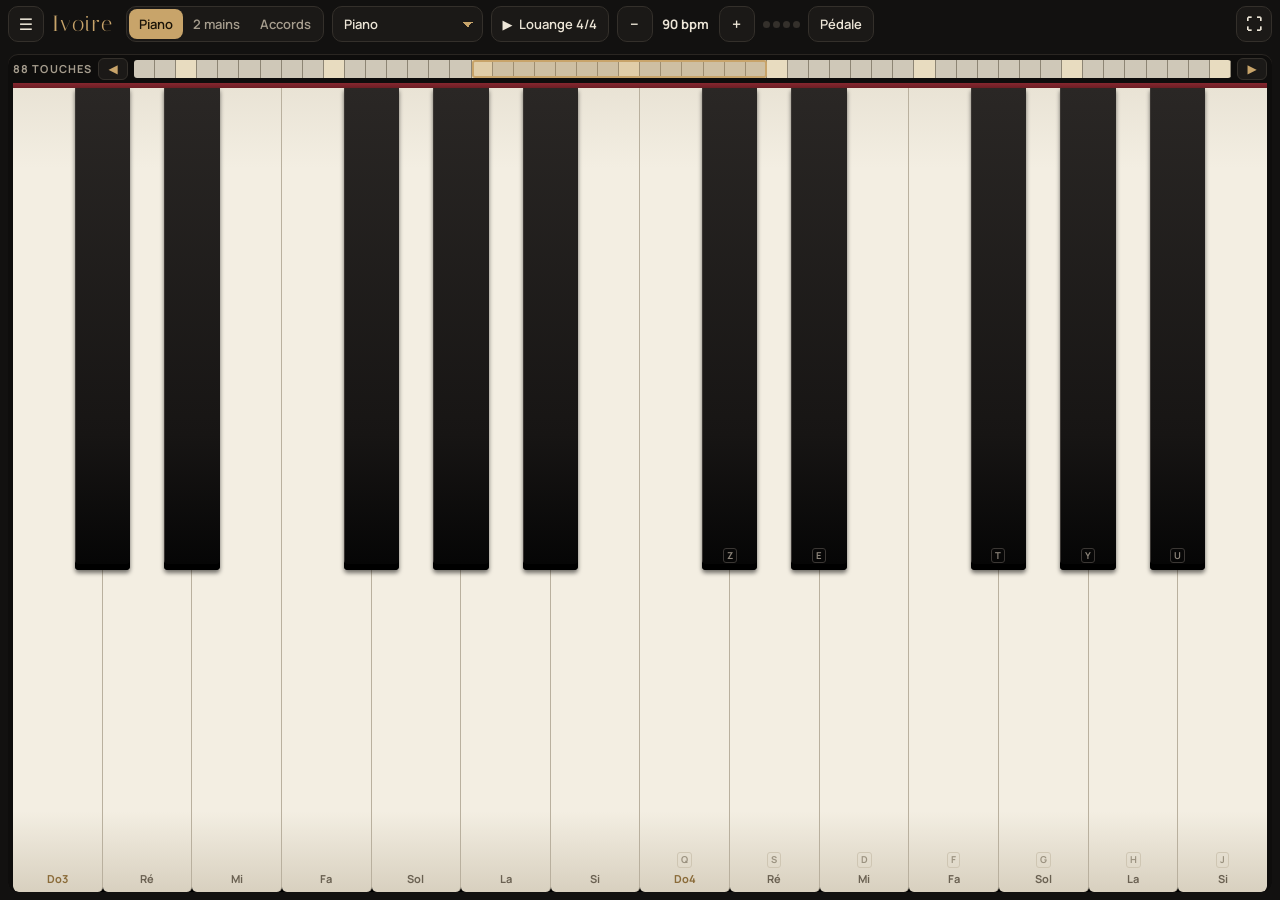
==== index.html @ cdf4b38b "Piano Ivoire 2 : deux mains, 88 touches, rythmes, accords et mode hors ligne Co-Authored-By: Claude " ====
<!doctype html>
<html lang="fr">
<head>
<meta charset="utf-8">
<meta name="viewport" content="width=device-width, initial-scale=1, maximum-scale=1, user-scalable=no, viewport-fit=cover">
<meta name="theme-color" content="#0E0D0C">
<meta name="description" content="Piano numérique pour apprendre et accompagner : deux mains, 88 touches, rythmes, accords et tonalités.">
<meta name="apple-mobile-web-app-capable" content="yes">
<meta name="mobile-web-app-capable" content="yes">
<meta name="apple-mobile-web-app-status-bar-style" content="black">
<meta name="apple-mobile-web-app-title" content="Piano Ivoire">
<link rel="manifest" href="manifest.webmanifest">
<link rel="icon" type="image/png" href="icones/icone-192.png">
<link rel="apple-touch-icon" href="icones/icone-180.png">
<title>Piano Ivoire</title>
<style>
/* latin */
@font-face {
  font-family: 'Italiana';
  font-style: normal;
  font-weight: 400;
  font-display: swap;
  src: url([data-uri]) format('woff2');
  unicode-range: U+0000-00FF, U+0131, U+0152-0153, U+02BB-02BC, U+02C6, U+02DA, U+02DC, U+0304, U+0308, U+0329, U+2000-206F, U+20AC, U+2122, U+2191, U+2193, U+2212, U+2215, U+FEFF, U+FFFD;
}
/* latin */
@font-face {
  font-family: 'Manrope';
  font-style: normal;
  font-weight: 400;
  font-display: swap;
  src: url([data-uri]) format('woff2');
  unicode-range: U+0000-00FF, U+0131, U+0152-0153, U+02BB-02BC, U+02C6, U+02DA, U+02DC, U+0304, U+0308, U+0329, U+2000-206F, U+20AC, U+2122, U+2191, U+2193, U+2212, U+2215, U+FEFF, U+FFFD;
}
/* latin */
@font-face {
  font-family: 'Manrope';
  font-style: normal;
  font-weight: 600;
  font-display: swap;
  src: url([data-uri]) format('woff2');
  unicode-range: U+0000-00FF, U+0131, U+0152-0153, U+02BB-02BC, U+02C6, U+02DA, U+02DC, U+0304, U+0308, U+0329, U+2000-206F, U+20AC, U+2122, U+2191, U+2193, U+2212, U+2215, U+FEFF, U+FFFD;
}
/* latin */
@font-face {
  font-family: 'Manrope';
  font-style: normal;
  font-weight: 700;
  font-display: swap;
  src: url([data-uri]) format('woff2');
  unicode-range: U+0000-00FF, U+0131, U+0152-0153, U+02BB-02BC, U+02C6, U+02DA, U+02DC, U+0304, U+0308, U+0329, U+2000-206F, U+20AC, U+2122, U+2191, U+2193, U+2212, U+2215, U+FEFF, U+FFFD;
}

:root{
  color-scheme:dark;
  --salle:#121110; --laque:#0E0D0C; --laque-2:#1B1917; --laque-3:#24211E; --reflet:#34302B;
  --laiton:#C8A46A; --laiton-2:#8E7244; --laiton-clair:#E6CC98;
  --feutre:#6B1E24; --ivoire:#F3EEE2; --ivoire-ombre:#D8D0BF; --ebene:#171514;
  --texte:#ECE5D7; --texte-2:#A69D8E; --ok:#8FBF8A; --erreur:#D46A5C; --rouge:#E0473C;
  --affiche:"Italiana","Didot","Bodoni 72",Georgia,serif;
  --ui:"Manrope","Segoe UI",system-ui,sans-serif;
}
*{box-sizing:border-box}
html,body{height:100%}
body{margin:0;background:var(--salle);color:var(--texte);font-family:var(--ui);font-size:14px;line-height:1.4;overflow:hidden;
  -webkit-tap-highlight-color:transparent;touch-action:manipulation}
button,select,input{font:inherit;color:inherit}
:focus-visible{outline:2px solid var(--laiton);outline-offset:2px}
.app{height:100%;display:grid;grid-template-rows:auto auto minmax(0,1fr);padding-inline:max(8px, env(safe-area-inset-left, 0px)) max(8px, env(safe-area-inset-right, 0px));padding-bottom:env(safe-area-inset-bottom,0px)}

/* ---------- Barre du haut ---------- */
.barre{display:flex;align-items:center;gap:8px;padding-block:6px;flex-wrap:nowrap;overflow-x:auto;scrollbar-width:none}
.barre::-webkit-scrollbar{display:none}
.logo{font-family:var(--affiche);color:var(--laiton);font-size:22px;letter-spacing:.08em;white-space:nowrap;padding-right:4px}
.bt{border:1px solid var(--reflet);background:var(--laque-2);border-radius:10px;height:36px;padding:0 11px;cursor:pointer;font-weight:600;font-size:13px;white-space:nowrap;display:inline-flex;align-items:center;gap:6px}
.bt:disabled{opacity:.4;cursor:default}
.bt[aria-pressed="true"]{background:var(--laiton);color:#1b1408;border-color:var(--laiton)}
.bt.carre{width:36px;padding:0;justify-content:center;font-size:16px}
.seg{display:inline-flex;border:1px solid var(--reflet);border-radius:10px;padding:2px;background:var(--laque-2);flex:none}
.seg button{border:0;background:transparent;height:30px;padding:0 10px;border-radius:8px;cursor:pointer;font-size:13px;font-weight:600;color:var(--texte-2);white-space:nowrap}
.seg button[aria-pressed="true"]{background:var(--laiton);color:#1b1408}
select.bt{appearance:none;-webkit-appearance:none;padding-right:26px;background-image:linear-gradient(45deg,transparent 50%,var(--laiton) 50%),linear-gradient(135deg,var(--laiton) 50%,transparent 50%);
  background-position:calc(100% - 14px) 15px,calc(100% - 9px) 15px;background-size:5px 5px;background-repeat:no-repeat}
.tempo{display:inline-flex;align-items:center;gap:4px;flex:none}
.tempo output{min-width:58px;text-align:center;font-variant-numeric:tabular-nums;font-weight:700;font-size:13px}
.battements{display:inline-flex;gap:3px;align-items:center}
.battements i{width:7px;height:7px;border-radius:50%;background:var(--reflet)}
.battements i.on{background:var(--laiton)}
.battements i.on.un{background:var(--rouge)}
.accord{margin-left:auto;min-width:70px;text-align:right;font-family:var(--affiche);font-size:22px;color:var(--laiton-clair);white-space:nowrap;padding-left:8px}
.espace{flex:1}

/* ---------- Bandeau (mélodie guidée, conseils) ---------- */
.bandeau{display:flex;align-items:center;gap:8px;padding-bottom:6px;min-height:0;flex-wrap:wrap}
.bandeau:empty{display:none}
.bandeau .puce{padding:3px 8px;border-radius:7px;background:var(--laque-2);border:1px solid #2c2823;font-size:12.5px;font-weight:700;color:var(--texte-2)}
.bandeau .puce.faite{color:var(--ok);border-color:#3b5139}
.bandeau .puce.courante{color:#1b1408;background:var(--laiton);border-color:var(--laiton)}
.bandeau .info{color:var(--texte-2);font-size:13px}
.bandeau .info.bravo{color:var(--ok);font-weight:700}
.portrait{display:none;background:#2a2217;border:1px solid var(--laiton-2);color:var(--laiton-clair);border-radius:10px;padding:6px 10px;font-size:13px}
@media (orientation:portrait) and (max-width:700px){.portrait{display:block}}

/* ---------- Scène : claviers et accords ---------- */
.scene{display:flex;flex-direction:column;gap:8px;min-height:0;padding-bottom:8px}
.zone{flex:1;min-height:0;display:flex;flex-direction:column;background:var(--laque);border-radius:10px;padding:5px 5px 0;box-shadow:inset 0 1px 0 #2a2622}
.nav{display:flex;align-items:center;gap:6px;height:24px;flex:none;padding-bottom:4px}
.nav .fl{width:30px;height:22px;border-radius:6px;border:1px solid var(--reflet);background:var(--laque-2);color:var(--laiton);cursor:pointer;font-size:12px;line-height:1}
.nav .role{font-size:11px;letter-spacing:.1em;text-transform:uppercase;color:var(--texte-2);font-weight:700;white-space:nowrap;min-width:76px}
.carte88{position:relative;flex:1;height:18px;display:flex;border-radius:3px;overflow:hidden;cursor:pointer;touch-action:none;background:#000}
.carte88 i{flex:1;background:#cfc8b8;border-right:1px solid #8d8574}
.carte88 i.do{background:#e8dcc0}
.carte88 .fenetre{position:absolute;top:0;bottom:0;border:2px solid var(--laiton);background:rgba(200,164,106,.28);border-radius:3px;pointer-events:none}
.feutre{height:5px;background:linear-gradient(180deg,#86272f,var(--feutre));flex:none}
.touches{position:relative;flex:1;min-height:90px;display:flex;touch-action:none;user-select:none;-webkit-user-select:none;-webkit-touch-callout:none;background:#000;overflow:hidden;border-radius:0 0 6px 6px}
.blanche{flex:1;position:relative;background:linear-gradient(180deg,#e9e3d5 0%,var(--ivoire) 10%,var(--ivoire) 90%,var(--ivoire-ombre) 100%);
  border-right:1px solid #b9b09e;border-radius:0 0 5px 5px;display:flex;flex-direction:column;justify-content:flex-end;align-items:center;padding-bottom:6px;gap:3px}
.blanche:last-child{border-right:0}
.blanche.appuyee{background:linear-gradient(180deg,#d8d0bf 0%,#e4dccb 40%,#e9e2d3 100%);box-shadow:inset 0 5px 9px -5px #0007}
.noire{position:absolute;top:0;height:60%;background:linear-gradient(180deg,#2a2725 0%,var(--ebene) 72%,#050505 100%);border-radius:0 0 4px 4px;z-index:2;
  box-shadow:0 3px 4px #0008,inset 0 -6px 0 #000,inset 1px 0 0 #3b3734;display:flex;flex-direction:column;justify-content:flex-end;align-items:center;padding-bottom:7px;gap:3px}
.noire.appuyee{background:linear-gradient(180deg,#191716 0%,#0a0909 100%);box-shadow:0 1px 2px #0008,inset 0 -2px 0 #000}
.nom{font-size:11px;font-weight:700;color:#6a6152;pointer-events:none}
.nom.do{color:#8a6b39}
.lettre{font-size:9.5px;font-weight:700;color:#9a917f;border:1px solid #cfc6b3;border-radius:3px;padding:0 3px;pointer-events:none}
.noire .lettre{color:#8d857a;border-color:#3b3734}
.point{width:7px;height:7px;border-radius:50%;background:#b8ab8e;pointer-events:none}
.point.tonique{background:var(--laiton);box-shadow:0 0 0 2px #0002}
.noire .point{background:#6e6452}
.noire .point.tonique{background:var(--laiton)}
.accordee.blanche{background:linear-gradient(180deg,#efe0c0 0%,#f5ebd6 100%)}
.accordee.noire{background:linear-gradient(180deg,#6b5530 0%,#3f321c 100%)}
.suivante{outline:3px solid var(--laiton);outline-offset:-3px}
.blanche.suivante{background:linear-gradient(180deg,#f0dfb9 0%,#f6ead0 100%)}
.noire.suivante{background:linear-gradient(180deg,#7a5f33 0%,#4a3a20 100%)}
.fausse{animation:faux .35s}
@keyframes faux{40%{filter:sepia(1) saturate(5) hue-rotate(-35deg)}}
@media (prefers-reduced-motion:reduce){.fausse{animation:none}}

.pad{flex:none;display:grid;grid-template-columns:repeat(9,minmax(0,1fr));gap:6px;height:clamp(84px,30%,160px)}
.pad button{border:1px solid var(--reflet);background:linear-gradient(180deg,var(--laque-3),var(--laque-2));border-radius:12px;cursor:pointer;display:flex;flex-direction:column;align-items:center;justify-content:center;gap:2px;touch-action:none;user-select:none;-webkit-user-select:none;padding:4px}
.pad button b{font-family:var(--affiche);font-size:clamp(18px,3.4vw,28px);font-weight:400;color:var(--laiton-clair);line-height:1.05}
.pad button small{font-size:11px;color:var(--texte-2);font-weight:700;letter-spacing:.06em}
.pad button.actif{background:var(--laiton);border-color:var(--laiton)}
.pad button.actif b,.pad button.actif small{color:#1b1408}
.pad button.note{border-color:var(--laiton-2)}
.pad button.note[aria-pressed="true"]{background:#3a2d17;border-color:var(--laiton)}
@media (max-width:640px){.pad{grid-template-columns:repeat(5,minmax(0,1fr));height:auto}.pad button{min-height:56px}}

/* ---------- Menu ---------- */
.voile{position:fixed;inset:0;background:#000a;z-index:20}
.menu{position:fixed;top:0;bottom:0;left:0;width:min(440px,100%);background:var(--laque-2);z-index:21;overflow-y:auto;overscroll-behavior:contain;
  padding:calc(env(safe-area-inset-top,0px) + 14px) 18px calc(env(safe-area-inset-bottom,0px) + 24px) max(18px, env(safe-area-inset-left,0px));box-shadow:10px 0 40px #000}
.menu header{display:flex;align-items:center;justify-content:space-between;gap:10px;margin-bottom:6px}
.menu h2{font-family:var(--affiche);font-weight:400;color:var(--laiton);font-size:30px;margin:0;letter-spacing:.05em}
.menu section{border-top:1px solid var(--reflet);padding-block:14px;display:grid;gap:10px}
.menu h3{margin:0;font-size:11.5px;letter-spacing:.14em;text-transform:uppercase;color:var(--laiton);font-weight:700}
.ligne{display:flex;align-items:center;justify-content:space-between;gap:12px;flex-wrap:wrap}
.ligne > label,.ligne > span{color:var(--texte-2);font-weight:600}
.menu p{margin:0;color:var(--texte-2);font-size:13px}
.grille-btn{display:flex;flex-wrap:wrap;gap:6px}
input[type=range]{accent-color:var(--laiton);width:150px}
.pas{display:inline-flex;align-items:center;gap:6px}
.pas output{min-width:64px;text-align:center;font-weight:700;font-variant-numeric:tabular-nums}
.etat{font-size:13px;color:var(--texte-2);font-variant-numeric:tabular-nums}
.voyant{width:9px;height:9px;border-radius:50%;background:#3a3531;display:inline-block}
.voyant.actif{background:var(--rouge);box-shadow:0 0 8px var(--rouge)}
.menu kbd{font-family:var(--ui);font-size:11.5px;border:1px solid var(--reflet);border-bottom-width:2px;border-radius:4px;padding:0 5px;background:var(--laque);color:var(--texte)}
.cache-tactile{display:none}
@media (hover:hover) and (pointer:fine){.cache-tactile{display:grid}}
@media (max-width:1000px){.masque-etroit{display:none}}
@media (max-width:700px){.battements{display:none}}
@media (max-width:560px){.masque-tres-etroit{display:none}}
</style>

</head>
<body>
<div class="app" id="app">
  <div class="barre" role="toolbar" aria-label="Commandes principales">
    <button type="button" class="bt carre" id="ouvrir-menu" aria-label="Ouvrir le menu" aria-expanded="false">☰</button>
    <span class="logo masque-etroit">Ivoire</span>
    <div class="seg" role="group" aria-label="Disposition">
      <button type="button" id="mode-piano" data-mode="piano" aria-pressed="true">Piano</button>
      <button type="button" id="mode-deux" data-mode="deux" aria-pressed="false">2 mains</button>
      <button type="button" id="mode-accords" data-mode="accords" aria-pressed="false">Accords</button>
    </div>
    <select class="bt masque-etroit" id="son-rapide" aria-label="Son"></select>
    <button type="button" class="bt" id="rythme-lancer" aria-pressed="false" aria-label="Lancer le rythme">▶ <span id="rythme-nom-court">Rythme</span></button>
    <span class="tempo">
      <button type="button" class="bt carre" id="bpm-moins" aria-label="Ralentir">−</button>
      <output id="bpm-aff">90 bpm</output>
      <button type="button" class="bt carre" id="bpm-plus" aria-label="Accélérer">+</button>
    </span>
    <span class="battements" id="battements" aria-hidden="true"></span>
    <button type="button" class="bt" id="pedale" aria-pressed="false">Pédale</button>
    <span class="accord" id="accord" aria-live="polite"></span>
    <button type="button" class="bt carre" id="plein-ecran" aria-label="Plein écran">⛶</button>
  </div>

  <div class="bandeau" id="bandeau"><span class="portrait">Tourne ton téléphone en mode paysage pour avoir plus de touches.</span></div>

  <main class="scene" id="scene"></main>
</div>

<div class="voile" id="voile" hidden></div>
<aside class="menu" id="menu" hidden aria-label="Réglages">
  <header>
    <h2>Piano Ivoire</h2>
    <button type="button" class="bt carre" id="fermer-menu" aria-label="Fermer le menu">✕</button>
  </header>

  <section aria-labelledby="m-son">
    <h3 id="m-son">Son</h3>
    <div class="grille-btn" id="sons" role="group" aria-label="Son"></div>
    <div class="ligne"><label for="volume">Volume</label><input type="range" id="volume" min="0" max="100" value="80"></div>
    <div class="ligne"><label for="reverb">Réverbération (église)</label><input type="range" id="reverb" min="0" max="100" value="35"></div>
  </section>

  <section aria-labelledby="m-rythme">
    <h3 id="m-rythme">Rythme</h3>
    <div class="grille-btn" id="styles" role="group" aria-label="Style de rythme"></div>
    <div class="ligne"><span>Tempo</span>
      <span class="pas"><button type="button" class="bt carre" id="bpm-moins-2" aria-label="Ralentir">−</button><output id="bpm-aff-2">90 bpm</output><button type="button" class="bt carre" id="bpm-plus-2" aria-label="Accélérer">+</button></span>
    </div>
    <div class="ligne"><span>Taper le tempo</span><button type="button" class="bt" id="tap">Tape ici en rythme</button></div>
    <div class="ligne"><label for="vol-rythme">Volume du rythme</label><input type="range" id="vol-rythme" min="0" max="100" value="70"></div>
  </section>

  <section aria-labelledby="m-ton">
    <h3 id="m-ton">Tonalité et accords</h3>
    <div class="ligne"><label for="tonalite">Tonalité</label>
      <span class="grille-btn"><select class="bt" id="tonalite"></select>
      <span class="seg" role="group" aria-label="Mode"><button type="button" id="ton-maj" data-maj="1" aria-pressed="true">Majeur</button><button type="button" id="ton-min" data-maj="0" aria-pressed="false">Mineur</button></span></span>
    </div>
    <div class="ligne"><label for="gamme">Montrer la gamme sur les touches</label><button type="button" class="bt" id="gamme" aria-pressed="false">Non</button></div>
    <div class="ligne"><span>Transposer (le son)</span>
      <span class="pas"><button type="button" class="bt carre" id="tr-moins" aria-label="Transposer vers le bas">−</button><output id="tr-aff">0</output><button type="button" class="bt carre" id="tr-plus" aria-label="Transposer vers le haut">+</button></span>
    </div>
    <p>Transposer : tu joues en Do, le piano sonne dans la tonalité de ton chant. Le mode <strong>Accords</strong> affiche les accords de la tonalité choisie.</p>
  </section>

  <section aria-labelledby="m-clavier">
    <h3 id="m-clavier">Clavier</h3>
    <div class="ligne"><span>Taille des touches</span>
      <span class="seg" role="group" aria-label="Taille des touches">
        <button type="button" id="t-grand" data-taille="10" aria-pressed="false">Grandes</button>
        <button type="button" id="t-moyen" data-taille="14" aria-pressed="true">Moyennes</button>
        <button type="button" id="t-petit" data-taille="21" aria-pressed="false">Petites</button>
      </span>
    </div>
    <div class="ligne"><span>Nom des notes</span>
      <span class="seg" role="group" aria-label="Nom des notes"><button type="button" id="n-fr" data-nom="fr" aria-pressed="true">Do Ré Mi</button><button type="button" id="n-en" data-nom="en" aria-pressed="false">C D E</button><button type="button" id="n-aucun" data-nom="aucun" aria-pressed="false">Aucun</button></span>
    </div>
    <div class="ligne cache-tactile"><span>Clavier d'ordinateur</span>
      <span class="seg" role="group" aria-label="Disposition du clavier"><button type="button" id="k-azerty" data-clavier="azerty" aria-pressed="true">AZERTY</button><button type="button" id="k-qwerty" data-clavier="qwerty" aria-pressed="false">QWERTY</button></span>
    </div>
    <p class="cache-tactile" id="aide-clavier"></p>
  </section>

  <section aria-labelledby="m-apprendre">
    <h3 id="m-apprendre">Apprendre une mélodie</h3>
    <p>Choisis un air : <strong>Écouter</strong> le joue, <strong>Jouer</strong> allume en doré la prochaine touche.</p>
    <div class="grille-btn" id="melodies" role="group" aria-label="Mélodies"></div>
    <div class="grille-btn"><button type="button" class="bt" id="ecouter">Écouter</button><button type="button" class="bt" id="jouer" aria-pressed="false">Jouer</button><button type="button" class="bt" id="arreter-melodie">Arrêter</button></div>
  </section>

  <section aria-labelledby="m-enreg">
    <h3 id="m-enreg">Enregistreur</h3>
    <div class="grille-btn"><button type="button" class="bt" id="enregistrer"><span class="voyant" id="voyant"></span><span id="txt-enreg">Enregistrer</span></button><button type="button" class="bt" id="rejouer">Réécouter</button><button type="button" class="bt" id="effacer">Effacer</button></div>
    <span class="etat" id="etat-enreg">Aucun enregistrement.</span>
  </section>

  <section aria-labelledby="m-conseils">
    <h3 id="m-conseils">Conseils</h3>
    <p>Sur iPhone, désactive le mode silencieux (bouton sur le côté), sinon le piano ne fait aucun son. Pour moins de décalage entre le doigt et le son, branche un casque filaire plutôt que Bluetooth.</p>
  </section>
</aside>

<script>
(function () {
  "use strict";

  // =========================================================
  // Données musicales
  // =========================================================
  const NOMS = {
    fr: ["Do", "Do♯", "Ré", "Mi♭", "Mi", "Fa", "Fa♯", "Sol", "La♭", "La", "Si♭", "Si"],
    en: ["C", "C♯", "D", "E♭", "E", "F", "F♯", "G", "A♭", "A", "B♭", "B"]
  };
  const NOIRE = [0, 1, 0, 1, 0, 0, 1, 0, 1, 0, 1, 0];
  const octaveDe = m => Math.floor(m / 12) - 1;
  const langue = () => (reglages.nom === "en" ? "en" : "fr");
  const nomPc = pc => NOMS[langue()][((pc % 12) + 12) % 12];
  const nomDe = (m, oct) => nomPc(m) + (oct ? octaveDe(m) : "");
  const frequence = m => 440 * Math.pow(2, (m - 69) / 12);
  const NOTE = { C: 0, D: 2, E: 4, F: 5, G: 7, A: 9, B: 11 };
  const midiDe = s => { const r = s.match(/^([A-G])(#?)(\d)$/); return 12 * (+r[3] + 1) + NOTE[r[1]] + (r[2] ? 1 : 0); };

  // Les 52 touches blanches d'un piano de 88 touches (La0 à Do8)
  const BLANCHES = [];
  for (let m = 21; m <= 108; m++) if (!NOIRE[m % 12]) BLANCHES.push(m);

  const QUALITES = {
    maj: { iv: [0, 4, 7], fr: "", en: "" },
    min: { iv: [0, 3, 7], fr: "m", en: "m" },
    dim: { iv: [0, 3, 6], fr: "dim", en: "dim" },
    aug: { iv: [0, 4, 8], fr: "aug", en: "aug" },
    sus4: { iv: [0, 5, 7], fr: "sus4", en: "sus4" },
    sus2: { iv: [0, 2, 7], fr: "sus2", en: "sus2" },
    "7": { iv: [0, 4, 7, 10], fr: "7", en: "7" },
    maj7: { iv: [0, 4, 7, 11], fr: "maj7", en: "maj7" },
    m7: { iv: [0, 3, 7, 10], fr: "m7", en: "m7" },
    "6": { iv: [0, 4, 7, 9], fr: "6", en: "6" },
    m7b5: { iv: [0, 3, 6, 10], fr: "m7♭5", en: "m7♭5" }
  };
  const nomAccord = (pc, q) => nomPc(pc) + QUALITES[q][langue()];

  // =========================================================
  // Réglages mémorisés dans ce navigateur
  // =========================================================
  const CLE = "piano-ivoire:v2";
  const reglages = {
    mode: "piano", son: "piano", volume: 80, reverb: 35, nom: "fr", clavier: "azerty", taille: 14,
    tonalite: 0, majeur: true, gamme: false, transpo: 0,
    style: "louange", bpm: 90, volRythme: 70,
    debuts: { piano: 48, haut: 60, bas: 36, accords: 55 }
  };
  try {
    const lu = JSON.parse(localStorage.getItem(CLE) || "{}");
    Object.assign(reglages, lu, { debuts: Object.assign({}, reglages.debuts, lu.debuts || {}) });
  } catch (e) {}
  let attenteSauvegarde;
  const sauver = () => { clearTimeout(attenteSauvegarde); attenteSauvegarde = setTimeout(() => { try { localStorage.setItem(CLE, JSON.stringify(reglages)); } catch (e) {} }, 200); };

  // =========================================================
  // Moteur audio
  // =========================================================
  let ctx = null, maitre, batterie, envoiReverb, reverbGain;
  function audio() {
    if (!ctx) {
      const AC = window.AudioContext || window.webkitAudioContext;
      if (!AC) return null;
      ctx = new AC({ latencyHint: "interactive" });
      const compresseur = ctx.createDynamicsCompressor();
      compresseur.threshold.value = -12; compresseur.ratio.value = 3; compresseur.attack.value = 0.004;
      maitre = ctx.createGain(); maitre.gain.value = reglages.volume / 100;
      const salle = ctx.createConvolver(); salle.buffer = reponseSalle(2.8);
      reverbGain = ctx.createGain(); reverbGain.gain.value = reglages.reverb / 100 * 0.6;
      envoiReverb = ctx.createGain(); envoiReverb.gain.value = 1;
      batterie = ctx.createGain(); batterie.gain.value = reglages.volRythme / 100;
      maitre.connect(compresseur);
      maitre.connect(envoiReverb); envoiReverb.connect(salle); salle.connect(reverbGain); reverbGain.connect(compresseur);
      batterie.connect(compresseur);
      compresseur.connect(ctx.destination);
      demanderVeille();
    }
    if (ctx.state === "suspended") ctx.resume();
    return ctx;
  }
  function reponseSalle(duree) {
    const n = Math.floor(ctx.sampleRate * duree), buf = ctx.createBuffer(2, n, ctx.sampleRate);
    for (let c = 0; c < 2; c++) {
      const d = buf.getChannelData(c);
      for (let i = 0; i < n; i++) d[i] = (Math.random() * 2 - 1) * Math.pow(1 - i / n, 3);
    }
    return buf;
  }
  let bruitBuf = null;
  function bruit() {
    if (!bruitBuf) {
      const n = Math.floor(ctx.sampleRate * 0.6); bruitBuf = ctx.createBuffer(1, n, ctx.sampleRate);
      const d = bruitBuf.getChannelData(0); for (let i = 0; i < n; i++) d[i] = Math.random() * 2 - 1;
    }
    return bruitBuf;
  }
  const stop = (s, t) => { try { s.stop(t); } catch (e) {} };
  const osc = (type, f, t) => { const o = ctx.createOscillator(); o.type = type; o.frequency.value = f; o.start(t); return o; };

  const SONS = [
    { id: "piano", nom: "Piano" },
    { id: "electrique", nom: "Piano électrique" },
    { id: "eglise", nom: "Orgue d'église" },
    { id: "nappe", nom: "Nappe de louange" },
    { id: "cordes", nom: "Cordes" }
  ];
  const TENU = { eglise: true, nappe: true, cordes: true };   // sons qui tiennent tant que la touche est enfoncée

  function creerVoix(m, force, sonForce) {
    const son = sonForce || reglages.son;
    const t = ctx.currentTime, f = frequence(m);
    const sortie = ctx.createGain(); sortie.gain.value = 0; sortie.connect(maitre);
    const sources = [];
    const brancher = (noeud, gain, cible) => { const g = ctx.createGain(); g.gain.value = gain; noeud.connect(g); g.connect(cible || sortie); return g; };

    if (son === "piano") {
      const filtre = ctx.createBiquadFilter(); filtre.type = "lowpass";
      filtre.frequency.setValueAtTime(Math.min(15000, f * 7 + 3500 * force), t);
      filtre.frequency.exponentialRampToValueAtTime(Math.max(f * 2.2, 700), t + 1.6);
      filtre.connect(sortie);
      const partiels = [1, 0.5, 0.28, 0.14, 0.07, 0.04], somme = 2.03, B = 0.00035;
      partiels.forEach((a, i) => {
        const n = i + 1, fp = f * n * Math.sqrt(1 + B * n * n);
        if (fp > 17000) return;
        const o = osc("sine", fp, t); brancher(o, a / somme, filtre); sources.push(o);
        if (n === 1) { const o2 = osc("sine", fp * 1.001, t); brancher(o2, 0.25, filtre); sources.push(o2); }
      });
      const marteau = ctx.createBufferSource(), bp = ctx.createBiquadFilter(), gm = ctx.createGain();
      marteau.buffer = bruit(); bp.type = "bandpass"; bp.frequency.value = Math.min(f * 3, 9000); bp.Q.value = 1.2;
      gm.gain.setValueAtTime(0.09 * force, t); gm.gain.exponentialRampToValueAtTime(0.0001, t + 0.045);
      marteau.connect(bp); bp.connect(gm); gm.connect(sortie); marteau.start(t); stop(marteau, t + 0.06);
      const pic = 0.5 * force * (m > 84 ? 0.75 : 1);
      const tau = Math.min(4.5, Math.max(0.45, 4.3 - (m - 40) * 0.065));
      sortie.gain.setValueAtTime(0, t);
      sortie.gain.linearRampToValueAtTime(pic, t + 0.004);
      sortie.gain.setTargetAtTime(pic * 0.38, t + 0.004, 0.09);
      sortie.gain.setTargetAtTime(0, t + 0.3, tau);
      sources.forEach(s => stop(s, t + 0.3 + tau * 6));
    } else if (son === "electrique") {
      const p = osc("sine", f, t), mod = osc("sine", f, t), gMod = ctx.createGain();
      gMod.gain.setValueAtTime(f * (1.2 + 2.2 * force), t); gMod.gain.exponentialRampToValueAtTime(f * 0.15, t + 1.2);
      mod.connect(gMod); gMod.connect(p.frequency);
      const cloche = osc("sine", f * 14, t), gC = ctx.createGain();
      gC.gain.setValueAtTime(f * 0.9 * force, t); gC.gain.exponentialRampToValueAtTime(1, t + 0.12);
      cloche.connect(gC); gC.connect(p.frequency);
      brancher(p, 0.9); sources.push(p, mod, cloche);
      const pic = 0.42 * force;
      sortie.gain.setValueAtTime(0, t); sortie.gain.linearRampToValueAtTime(pic, t + 0.006);
      sortie.gain.setTargetAtTime(pic * 0.45, t + 0.006, 0.25); sortie.gain.setTargetAtTime(0, t + 0.6, 2.2);
      sources.forEach(s => stop(s, t + 14));
    } else if (son === "eglise") {
      // Orgue à tuyaux : fondamentales 8', 4', 2' et une mixture douce
      const filtre = ctx.createBiquadFilter(); filtre.type = "lowpass"; filtre.frequency.value = Math.min(9000, f * 10); filtre.connect(sortie);
      [[0.5, 0.45, "sine"], [1, 1, "triangle"], [2, 0.55, "triangle"], [3, 0.2, "sine"], [4, 0.3, "sine"], [8, 0.08, "sine"]].forEach(([r, a, type]) => {
        const o = osc(type, f * r, t); brancher(o, a / 3.1, filtre); sources.push(o);
      });
      const souffle = ctx.createBufferSource(), hp = ctx.createBiquadFilter(), gs = ctx.createGain();
      souffle.buffer = bruit(); souffle.loop = true; hp.type = "bandpass"; hp.frequency.value = Math.min(f * 4, 8000); hp.Q.value = 3; gs.gain.value = 0.012;
      souffle.connect(hp); hp.connect(gs); gs.connect(sortie); souffle.start(t); sources.push(souffle);
      sortie.gain.setValueAtTime(0, t); sortie.gain.linearRampToValueAtTime(0.3 * (0.7 + 0.3 * force), t + 0.05);
    } else if (son === "nappe") {
      // Nappe douce : plusieurs dents de scie désaccordées, filtre qui respire
      const filtre = ctx.createBiquadFilter(); filtre.type = "lowpass"; filtre.Q.value = 0.7;
      filtre.frequency.setValueAtTime(400, t); filtre.frequency.linearRampToValueAtTime(Math.min(4200, f * 5 + 900), t + 1.4);
      const lfo = osc("sine", 0.18, t), gLfo = ctx.createGain(); gLfo.gain.value = 500; lfo.connect(gLfo); gLfo.connect(filtre.frequency); sources.push(lfo);
      filtre.connect(sortie);
      [-9, -3, 3, 9].forEach(c => { const o = osc("sawtooth", f * Math.pow(2, c / 1200), t); brancher(o, 0.09, filtre); sources.push(o); });
      const sub = osc("sine", f / 2, t); brancher(sub, 0.18, filtre); sources.push(sub);
      sortie.gain.setValueAtTime(0, t); sortie.gain.linearRampToValueAtTime(0.42, t + 0.9);
    } else {
      // Cordes : attaque lente, vibrato
      const filtre = ctx.createBiquadFilter(); filtre.type = "lowpass"; filtre.frequency.value = Math.min(6000, f * 6 + 800); filtre.connect(sortie);
      const vib = osc("sine", 5.4, t), gv = ctx.createGain(); gv.gain.value = f * 0.005; vib.connect(gv); sources.push(vib);
      [-6, 0, 7].forEach(c => { const o = osc("sawtooth", f * Math.pow(2, c / 1200), t); gv.connect(o.frequency); brancher(o, 0.11, filtre); sources.push(o); });
      sortie.gain.setValueAtTime(0, t); sortie.gain.linearRampToValueAtTime(0.38 * (0.6 + 0.4 * force), t + 0.35);
    }
    return { sortie, sources, son };
  }
  function relacher(v) {
    const t = ctx.currentTime;
    const duree = v.son === "nappe" ? 0.6 : v.son === "cordes" ? 0.3 : v.son === "eglise" ? 0.06 : 0.08;
    v.sortie.gain.cancelScheduledValues(t);
    v.sortie.gain.setValueAtTime(v.sortie.gain.value, t);
    v.sortie.gain.setTargetAtTime(0, t, duree);
    v.sources.forEach(s => stop(s, t + duree * 6 + 0.1));
  }

  // =========================================================
  // Notes jouées (clé = origine + note, pour que le clavier et les accords ne se gênent pas)
  // =========================================================
  const voix = new Map();      // cle → { v, m }
  const tenues = new Set();    // clés relâchées mais tenues par la pédale
  let pedale = false;

  function jouer(cle, m, force, opts = {}) {
    if (!audio() || m < 12 || m > 120) return;
    if (voix.has(cle)) relacher(voix.get(cle).v);
    tenues.delete(cle);
    voix.set(cle, { v: creerVoix(m, force, opts.son), m });
    if (!opts.demo) {
      if (enregistrement) enregistrement.evts.push({ t: performance.now() - enregistrement.t0, cle, m, on: 1, f: force });
    }
    majAccord();
  }
  function lacher(cle, opts = {}) {
    const x = voix.get(cle);
    if (!opts.demo && enregistrement) enregistrement.evts.push({ t: performance.now() - enregistrement.t0, cle, on: 0 });
    if (!x) return;
    if (pedale && !TENU[x.v.son] && !opts.force) { tenues.add(cle); return; }
    relacher(x.v); voix.delete(cle); majAccord();
  }
  function reglerPedale(actif) {
    pedale = actif;
    document.getElementById("pedale").setAttribute("aria-pressed", actif ? "true" : "false");
    if (!actif) { tenues.forEach(c => { const x = voix.get(c); if (x) { relacher(x.v); voix.delete(c); } }); tenues.clear(); majAccord(); }
  }

  // Reconnaissance de l'accord joué
  function reconnaitre(midis) {
    const pcs = [...new Set(midis.map(m => m % 12))];
    if (pcs.length < 3) return null;
    const basse = Math.min(...midis) % 12;
    const ordre = ["maj", "min", "7", "m7", "maj7", "6", "dim", "m7b5", "sus4", "sus2", "aug"];
    for (const q of ordre) {
      const iv = QUALITES[q].iv;
      if (iv.length !== pcs.length) continue;
      for (const r of pcs) {
        const rel = pcs.map(p => (p - r + 12) % 12).sort((a, b) => a - b);
        if (rel.join() === iv.join()) return nomAccord(r, q) + (basse !== r ? " / " + nomPc(basse) : "");
      }
    }
    return null;
  }
  let accordAffiche = "";
  function majAccord() {
    const actives = [...voix.entries()].filter(([c]) => !c.startsWith("d")).map(([, x]) => x.m);
    const nom = reconnaitre(actives);
    if (nom) accordAffiche = nom;
    if (!actives.length) accordAffiche = accordAffiche;   // on garde le dernier accord reconnu affiché
    document.getElementById("accord").textContent = accordAffiche;
  }

  // =========================================================
  // Claviers
  // =========================================================
  const CODES = ["KeyA", "KeyW", "KeyS", "KeyE", "KeyD", "KeyF", "KeyT", "KeyG", "KeyY", "KeyH", "KeyU", "KeyJ", "KeyK", "KeyO", "KeyL", "KeyP", "Semicolon", "Quote"];
  const LIBELLES = {
    azerty: { KeyA: "Q", KeyW: "Z", KeyS: "S", KeyE: "E", KeyD: "D", KeyF: "F", KeyT: "T", KeyG: "G", KeyY: "Y", KeyH: "H", KeyU: "U", KeyJ: "J", KeyK: "K", KeyO: "O", KeyL: "L", KeyP: "P", Semicolon: "M", Quote: "Ù", KeyZ: "W", KeyX: "X" },
    qwerty: { KeyA: "A", KeyW: "W", KeyS: "S", KeyE: "E", KeyD: "D", KeyF: "F", KeyT: "T", KeyG: "G", KeyY: "Y", KeyH: "H", KeyU: "U", KeyJ: "J", KeyK: "K", KeyO: "O", KeyL: "L", KeyP: "P", Semicolon: ";", Quote: "'", KeyZ: "Z", KeyX: "X" }
  };
  const ecranTactile = !window.matchMedia("(hover:hover) and (pointer:fine)").matches;
  const zones = [];             // { id, role, debut (index de blanche), nb, el, touches, carte, fenetre }
  const scene = document.getElementById("scene");

  const indexDe = m => BLANCHES.indexOf(m);
  function blanchePlusProche(m) { while (NOIRE[m % 12]) m--; return Math.max(0, indexDe(Math.min(108, Math.max(21, m)))); }

  function construireScene() {
    scene.textContent = ""; zones.length = 0;
    const mode = reglages.mode;
    const def = mode === "deux"
      ? [{ id: "haut", role: "Main droite" }, { id: "bas", role: "Main gauche" }]
      : mode === "accords" ? [{ id: "accords", role: "Mélodie" }] : [{ id: "piano", role: "88 touches" }];
    def.forEach(d => {
      const z = { id: d.id, role: d.role, debut: blanchePlusProche(reglages.debuts[d.id]) };
      const el = document.createElement("section"); el.className = "zone"; el.setAttribute("aria-label", d.role);
      el.innerHTML = `<div class="nav"><span class="role">${d.role}</span><button type="button" class="fl" data-dir="-1" aria-label="Octave plus grave">◀</button>` +
        `<div class="carte88" aria-label="Choisir la partie du clavier">${BLANCHES.map(b => `<i class="${b % 12 === 0 ? "do" : ""}"></i>`).join("")}<span class="fenetre"></span></div>` +
        `<button type="button" class="fl" data-dir="1" aria-label="Octave plus aiguë">▶</button></div><div class="feutre"></div><div class="touches" data-zone="${d.id}"></div>`;
      z.el = el; z.touches = el.querySelector(".touches"); z.carte = el.querySelector(".carte88"); z.fenetre = el.querySelector(".fenetre");
      el.querySelectorAll(".fl").forEach(b => b.addEventListener("click", () => deplacer(z, +b.dataset.dir * 7)));
      brancherCarte(z);
      scene.appendChild(el); zones.push(z);
    });
    if (mode === "accords") construirePad();
    dessinerZones();
  }
  function nbPour(z) {
    const w = z.touches.clientWidth || window.innerWidth;
    return Math.max(7, Math.min(reglages.taille, Math.floor(w / 34)));
  }
  function deplacer(z, delta) {
    z.debut = Math.max(0, Math.min(BLANCHES.length - z.nb, z.debut + delta));
    reglages.debuts[z.id] = BLANCHES[z.debut]; sauver();
    dessinerZone(z);
  }
  function brancherCarte(z) {
    let actif = false;
    const viser = e => {
      const r = z.carte.getBoundingClientRect();
      const x = (e.clientX - r.left) / r.width;
      const centre = Math.round(x * BLANCHES.length - z.nb / 2);
      z.debut = Math.max(0, Math.min(BLANCHES.length - z.nb, centre));
      reglages.debuts[z.id] = BLANCHES[z.debut]; sauver();
      dessinerZone(z);
    };
    z.carte.addEventListener("pointerdown", e => { actif = true; z.carte.setPointerCapture(e.pointerId); viser(e); });
    z.carte.addEventListener("pointermove", e => { if (actif) viser(e); });
    z.carte.addEventListener("pointerup", () => { actif = false; });
    z.carte.addEventListener("pointercancel", () => { actif = false; });
  }
  function dessinerZones() { zones.forEach(dessinerZone); dessinerAideClavier(); }
  function zoneClavierOrdi() { return zones.find(z => z.id === "haut" || z.id === "piano" || z.id === "accords"); }
  function debutClavierOrdi(z) {
    const bas = BLANCHES[z.debut], haut = BLANCHES[z.debut + z.nb - 1];
    if (60 >= bas && 60 <= haut) return 60;
    let m = bas; while (m % 12 !== 0 && m < haut) m++;
    return m % 12 === 0 ? m : bas;
  }
  function dessinerZone(z) {
    z.nb = nbPour(z);
    z.debut = Math.max(0, Math.min(BLANCHES.length - z.nb, z.debut));
    const bas = BLANCHES[z.debut], haut = BLANCHES[z.debut + z.nb - 1];
    z.bas = bas; z.haut = haut;
    const larg = 100 / z.nb;
    const gamme = gammeActuelle();
    const lettres = {};
    if (!ecranTactile && z === zoneClavierOrdi()) {
      const d = debutClavierOrdi(z); z.debutOrdi = d;
      CODES.forEach((c, i) => { lettres[d + i] = LIBELLES[reglages.clavier][c]; });
    }
    let html = "", iB = 0;
    for (let m = bas; m <= haut; m++) {
      const lettre = lettres[m] ? `<span class="lettre">${lettres[m]}</span>` : "";
      const pc = m % 12;
      const point = reglages.gamme && gamme.includes(pc) ? `<span class="point${pc === reglages.tonalite ? " tonique" : ""}"></span>` : "";
      if (NOIRE[pc]) {
        html += `<div class="touche noire" data-midi="${m}" role="button" aria-label="${nomDe(m, true)}" style="left:calc(${iB * larg}% - ${larg * 0.31}%);width:${larg * 0.62}%">${point}${lettre}</div>`;
      } else {
        const estDo = pc === 0;
        const nom = reglages.nom === "aucun" ? "" : `<span class="nom${estDo ? " do" : ""}">${nomDe(m, estDo)}</span>`;
        html += `<div class="touche blanche" data-midi="${m}" role="button" aria-label="${nomDe(m, true)}">${point}${lettre}${nom}</div>`;
        iB++;
      }
    }
    z.touches.innerHTML = html;
    z.fenetre.style.left = (z.debut / BLANCHES.length * 100) + "%";
    z.fenetre.style.width = (z.nb / BLANCHES.length * 100) + "%";
    // Réafficher les touches enfoncées et les marques
    appuis.forEach((a) => { if (a.zone === z.id) marquer(z, a.m, true); });
    marquerSuivante(); marquerAccordPad();
  }
  function toucheEl(z, m) { return z.touches.querySelector(`[data-midi="${m}"]`); }
  function marquer(z, m, on) { const el = toucheEl(z, m); if (el) el.classList.toggle("appuyee", on); }

  // ---------- Toucher, souris, plusieurs doigts ----------
  const appuis = new Map();   // pointerId ou code clavier → { zone, m }
  const cleNote = (zone, m) => `k:${zone}:${m}`;
  const sortieDe = m => m + reglages.transpo;

  function appuyer(id, zoneId, m, force) {
    const z = zones.find(x => x.id === zoneId); if (!z) return;
    appuis.set(id, { zone: zoneId, m });
    marquer(z, m, true);
    jouer(cleNote(zoneId, m), sortieDe(m), force);
    verifierMelodie(m);
  }
  function relever(id) {
    const a = appuis.get(id); if (!a) return;
    appuis.delete(id);
    const encore = [...appuis.values()].some(x => x.zone === a.zone && x.m === a.m);
    if (encore) return;
    const z = zones.find(x => x.id === a.zone); if (z) marquer(z, a.m, false);
    lacher(cleNote(a.zone, a.m));
  }
  function forceDepuis(e, el) {
    const r = el.getBoundingClientRect();
    return 0.45 + 0.55 * Math.min(1, Math.max(0, (e.clientY - r.top) / r.height));
  }
  scene.addEventListener("pointerdown", e => {
    const el = e.target.closest(".touche"); if (!el) return;
    e.preventDefault();
    const zoneId = el.closest(".touches").dataset.zone;
    appuyer("p" + e.pointerId, zoneId, +el.dataset.midi, forceDepuis(e, el));
  });
  window.addEventListener("pointermove", e => {
    const id = "p" + e.pointerId, a = appuis.get(id); if (!a) return;
    const cible = document.elementFromPoint(e.clientX, e.clientY);
    const el = cible && cible.closest ? cible.closest(".touche") : null;
    if (!el) return;
    const zoneId = el.closest(".touches").dataset.zone, m = +el.dataset.midi;
    if (zoneId === a.zone && m === a.m) return;
    relever(id); appuyer(id, zoneId, m, 0.7);        // glissando
  });
  const finPointeur = e => relever("p" + e.pointerId);
  window.addEventListener("pointerup", finPointeur);
  window.addEventListener("pointercancel", finPointeur);
  scene.addEventListener("contextmenu", e => e.preventDefault());

  // ---------- Clavier d'ordinateur ----------
  window.addEventListener("keydown", e => {
    if (e.ctrlKey || e.metaKey || e.altKey) return;
    if (!document.getElementById("menu").hidden) return;
    if (e.target.closest && e.target.closest("input, select, textarea")) return;
    if (e.code === "Space") { e.preventDefault(); if (!e.repeat) reglerPedale(true); return; }
    if (e.repeat) { if (appuis.has(e.code)) e.preventDefault(); return; }
    const z = zoneClavierOrdi(); if (!z) return;
    if (e.code === "KeyZ") { deplacer(z, -7); return; }
    if (e.code === "KeyX") { deplacer(z, 7); return; }
    const i = CODES.indexOf(e.code); if (i < 0) return;
    e.preventDefault();
    appuyer(e.code, z.id, (z.debutOrdi || 60) + i, 0.75);
  });
  window.addEventListener("keyup", e => {
    if (e.code === "Space") { reglerPedale(false); return; }
    relever(e.code);
  });
  window.addEventListener("blur", () => { [...appuis.keys()].forEach(relever); reglerPedale(false); });

  function dessinerAideClavier() {
    const z = zoneClavierOrdi(); const el = document.getElementById("aide-clavier"); if (!z || !el) return;
    const L = LIBELLES[reglages.clavier], d = z.debutOrdi || 60;
    const bl = CODES.filter((c, i) => !NOIRE[(d + i) % 12]).map(c => `<kbd>${L[c]}</kbd>`).join(" ");
    const no = CODES.filter((c, i) => NOIRE[(d + i) % 12]).map(c => `<kbd>${L[c]}</kbd>`).join(" ");
    el.innerHTML = `Blanches : ${bl}<br>Noires : ${no}<br>Octave : <kbd>${L.KeyZ}</kbd> <kbd>${L.KeyX}</kbd> · Pédale : <kbd>Espace</kbd>`;
  }

  // =========================================================
  // Tonalité, gamme et accords
  // =========================================================
  const DEGRES_MAJ = [[0, "maj", "I"], [2, "min", "ii"], [4, "min", "iii"], [5, "maj", "IV"], [7, "maj", "V"], [9, "min", "vi"], [11, "dim", "vii°"], [7, "7", "V7"]];
  const DEGRES_MIN = [[0, "min", "i"], [2, "dim", "ii°"], [3, "maj", "III"], [5, "min", "iv"], [7, "maj", "V"], [8, "maj", "VI"], [10, "maj", "VII"], [7, "7", "V7"]];
  function gammeActuelle() {
    const iv = reglages.majeur ? [0, 2, 4, 5, 7, 9, 11] : [0, 2, 3, 5, 7, 8, 10];
    return iv.map(i => (reglages.tonalite + i) % 12);
  }
  function voicing(racine, q) {
    let r = 55 + ((racine - 55 % 12) % 12 + 12) % 12;      // racine entre Sol3 et Fa♯4
    if (r > 66) r -= 12;
    const notes = QUALITES[q].iv.map(i => r + i);
    const basse = 36 + racine;                               // basse entre Do2 et Si2
    return { notes, basse };
  }
  let padActif = null;
  function construirePad() {
    const pad = document.createElement("div"); pad.className = "pad"; pad.setAttribute("role", "group"); pad.setAttribute("aria-label", "Accords de la tonalité");
    const degres = reglages.majeur ? DEGRES_MAJ : DEGRES_MIN;
    pad.innerHTML = degres.map(([d, q, chiffre], i) => {
      const pc = (reglages.tonalite + d) % 12;
      return `<button type="button" data-i="${i}" data-pc="${pc}" data-q="${q}"><b>${nomAccord(pc, q)}</b><small>${chiffre}</small></button>`;
    }).join("") + `<button type="button" class="note" id="donner-note" aria-pressed="${bourdon ? "true" : "false"}"><b>${nomPc(reglages.tonalite)}</b><small>DONNER LA NOTE</small></button>`;
    pad.addEventListener("pointerdown", e => {
      const b = e.target.closest("button[data-pc]"); if (!b) return;
      e.preventDefault();
      jouerAccordPad(b, "p" + e.pointerId);
    });
    pad.querySelector("#donner-note").addEventListener("click", basculerBourdon);
    scene.appendChild(pad);
  }
  const finPad = e => { if (padActif && padActif.id === "p" + e.pointerId) finAccordPad(); };
  window.addEventListener("pointerup", finPad); window.addEventListener("pointercancel", finPad);
  function jouerAccordPad(b, id) {
    if (padActif) finAccordPad();
    const pc = +b.dataset.pc, q = b.dataset.q;
    const { notes, basse } = voicing(pc, q);
    const toutes = [basse, ...notes];
    toutes.forEach((m, i) => jouer(`a:${i}`, m + reglages.transpo, i === 0 ? 0.75 : 0.62));
    padActif = { id, b, notes: toutes };
    b.classList.add("actif");
    marquerAccordPad();
  }
  function finAccordPad() {
    if (!padActif) return;
    padActif.notes.forEach((m, i) => lacher(`a:${i}`));
    padActif.b.classList.remove("actif");
    padActif = null; marquerAccordPad();
  }
  function marquerAccordPad() {
    zones.forEach(z => z.touches.querySelectorAll(".accordee").forEach(x => x.classList.remove("accordee")));
    if (!padActif) return;
    zones.forEach(z => padActif.notes.forEach(m => { const el = toucheEl(z, m); if (el) el.classList.add("accordee"); }));
  }
  // « Donner la note » : la tonique et la quinte tenues en nappe, pour chanter juste
  let bourdon = false;
  function basculerBourdon() {
    bourdon = !bourdon;
    const b = document.getElementById("donner-note"); if (b) b.setAttribute("aria-pressed", bourdon ? "true" : "false");
    const t = reglages.tonalite + reglages.transpo;
    if (bourdon) { jouer("d:1", 48 + t, 0.6, { son: "nappe", demo: true }); jouer("d:2", 55 + t, 0.5, { son: "nappe", demo: true }); jouer("d:3", 60 + t, 0.45, { son: "nappe", demo: true }); }
    else ["d:1", "d:2", "d:3"].forEach(c => lacher(c, { demo: true, force: true }));
  }

  // =========================================================
  // Rythmes
  // =========================================================
  const STYLES = {
    metronome: { nom: "Métronome", temps: 4, parTemps: 1, pistes: { clicFort: "X...", clic: ".xxx" } },
    louange: { nom: "Louange 4/4", temps: 4, parTemps: 4, pistes: { kick: "x.....x.x.......", snare: "....x.......x...", hat: "x.x.x.x.x.x.x.x.", clap: "....x.......x..." } },
    adoration: { nom: "Adoration (lent)", temps: 4, parTemps: 4, pistes: { kick: "x.........x.....", rim: "....x.......x...", hat: "x...x...x...x...", shaker: "..x...x...x...x." } },
    gospel: { nom: "Gospel 12/8", temps: 4, parTemps: 3, pistes: { kick: "x.....x..x..", snare: "...x.....x..", hat: "x.xx.xx.xx.x" } },
    afro: { nom: "Afro-louange 12/8", temps: 4, parTemps: 3, pistes: { kick: "x.....x.....", cloche: "x.x.xx.x.x.x", congaB: "..x.....x...", congaH: ".....x.....x", shaker: "xxxxxxxxxxxx" } },
    makossa: { nom: "Makossa", temps: 4, parTemps: 4, pistes: { kick: "x...x...x...x...", snare: "....x.......x...", hat: "..x...x...x...x.", congaH: "x..x..x...x.x...", shaker: "xxxxxxxxxxxxxxxx" } },
    sixhuit: { nom: "Lent 6/8", temps: 2, parTemps: 3, pistes: { kick: "x.....", snare: "...x..", hat: "xxxxxx" } }
  };
  function frappe(type, t, fort) {
    const g = ctx.createGain(); g.connect(batterie);
    const v = fort ? 1 : 0.8;
    const bruitSrc = (duree) => { const b = ctx.createBufferSource(); b.buffer = bruit(); b.start(t); stop(b, t + duree); return b; };
    if (type === "kick") {
      const o = ctx.createOscillator(); o.frequency.setValueAtTime(150, t); o.frequency.exponentialRampToValueAtTime(42, t + 0.14);
      g.gain.setValueAtTime(1.1 * v, t); g.gain.exponentialRampToValueAtTime(0.001, t + 0.38);
      o.connect(g); o.start(t); stop(o, t + 0.4);
    } else if (type === "snare" || type === "clap" || type === "rim") {
      const n = bruitSrc(0.25), f = ctx.createBiquadFilter();
      f.type = type === "snare" ? "highpass" : "bandpass"; f.frequency.value = type === "snare" ? 1800 : type === "rim" ? 2600 : 1400; f.Q.value = type === "rim" ? 6 : 1;
      n.connect(f); f.connect(g);
      const niveau = type === "snare" ? 0.55 : type === "rim" ? 0.35 : 0.4;
      if (type === "clap") {
        [0, 0.012, 0.024].forEach(d => { g.gain.setValueAtTime(niveau * v, t + d); g.gain.exponentialRampToValueAtTime(0.02, t + d + 0.011); });
        g.gain.setValueAtTime(niveau * v * 0.8, t + 0.036); g.gain.exponentialRampToValueAtTime(0.001, t + 0.2);
      } else {
        g.gain.setValueAtTime(niveau * v, t); g.gain.exponentialRampToValueAtTime(0.001, t + (type === "rim" ? 0.05 : 0.18));
      }
      if (type === "snare") { const o = ctx.createOscillator(); o.type = "triangle"; o.frequency.value = 190; const go = ctx.createGain(); go.gain.setValueAtTime(0.35 * v, t); go.gain.exponentialRampToValueAtTime(0.001, t + 0.1); o.connect(go); go.connect(batterie); o.start(t); stop(o, t + 0.12); }
    } else if (type === "hat" || type === "shaker") {
      const n = bruitSrc(0.1), f = ctx.createBiquadFilter(); f.type = "highpass"; f.frequency.value = type === "hat" ? 7500 : 5000;
      n.connect(f); f.connect(g);
      const niveau = type === "hat" ? 0.22 : 0.09;
      g.gain.setValueAtTime(niveau * v, t); g.gain.exponentialRampToValueAtTime(0.001, t + (type === "hat" ? 0.05 : 0.07));
    } else if (type === "cloche") {
      const f = ctx.createBiquadFilter(); f.type = "bandpass"; f.frequency.value = 800; f.Q.value = 2; f.connect(g);
      [540, 800].forEach(fr => { const o = ctx.createOscillator(); o.type = "square"; o.frequency.value = fr; o.connect(f); o.start(t); stop(o, t + 0.25); });
      g.gain.setValueAtTime(0.16 * v, t); g.gain.exponentialRampToValueAtTime(0.001, t + 0.22);
    } else if (type === "congaB" || type === "congaH") {
      const o = ctx.createOscillator(), fr = type === "congaB" ? 190 : 300;
      o.frequency.setValueAtTime(fr * 1.25, t); o.frequency.exponentialRampToValueAtTime(fr, t + 0.03);
      g.gain.setValueAtTime(0.5 * v, t); g.gain.exponentialRampToValueAtTime(0.001, t + 0.28);
      o.connect(g); o.start(t); stop(o, t + 0.3);
    } else if (type === "clic" || type === "clicFort") {
      const o = ctx.createOscillator(); o.frequency.value = type === "clicFort" ? 2000 : 1400;
      g.gain.setValueAtTime(type === "clicFort" ? 0.5 : 0.32, t); g.gain.exponentialRampToValueAtTime(0.001, t + 0.04);
      o.connect(g); o.start(t); stop(o, t + 0.05);
    }
  }
  let rythme = { actif: false, pas: 0, prochain: 0, minuterie: null };
  function style() { return STYLES[reglages.style] || STYLES.louange; }
  function planifier() {
    const s = style(), nbPas = s.temps * s.parTemps, duree = 60 / reglages.bpm / s.parTemps;
    while (rythme.prochain < ctx.currentTime + 0.12) {
      const p = rythme.pas, t = rythme.prochain, debutTemps = p % s.parTemps === 0;
      Object.entries(s.pistes).forEach(([piste, motif]) => {
        const c = motif[p % motif.length];
        if (c === "x" || c === "X") frappe(piste, t, c === "X" || (p === 0 && piste === "kick"));
      });
      if (debutTemps) { const temps = p / s.parTemps; setTimeout(() => allumerBattement(temps), Math.max(0, (t - ctx.currentTime) * 1000)); }
      rythme.pas = (p + 1) % nbPas; rythme.prochain += duree;
    }
  }
  function lancerRythme() {
    if (!audio()) return;
    rythme.actif = true; rythme.pas = 0; rythme.prochain = ctx.currentTime + 0.06;
    planifier(); rythme.minuterie = setInterval(planifier, 25);
    majRythmeUI();
  }
  function arreterRythme() {
    rythme.actif = false; clearInterval(rythme.minuterie); rythme.minuterie = null;
    allumerBattement(-1); majRythmeUI();
  }
  function dessinerBattements() {
    document.getElementById("battements").innerHTML = Array.from({ length: style().temps }, (_, i) => `<i class="${i === 0 ? "un" : ""}"></i>`).join("");
  }
  function allumerBattement(i) {
    document.querySelectorAll("#battements i").forEach((b, j) => b.classList.toggle("on", j === i && rythme.actif));
  }
  function majRythmeUI() {
    const b = document.getElementById("rythme-lancer");
    b.setAttribute("aria-pressed", rythme.actif ? "true" : "false");
    b.firstChild.textContent = rythme.actif ? "■ " : "▶ ";
    document.getElementById("rythme-nom-court").textContent = style().nom;
    ["bpm-aff", "bpm-aff-2"].forEach(id => document.getElementById(id).textContent = reglages.bpm + " bpm");
    document.querySelectorAll("#styles button").forEach(x => x.setAttribute("aria-pressed", x.dataset.style === reglages.style ? "true" : "false"));
    dessinerBattements();
  }
  function changerBpm(d) { reglages.bpm = Math.max(40, Math.min(200, reglages.bpm + d)); sauver(); majRythmeUI(); }
  let taps = [];
  function taper() {
    const now = performance.now();
    taps = taps.filter(t => now - t < 2500); taps.push(now);
    if (taps.length >= 3) {
      const ecarts = taps.slice(1).map((t, i) => t - taps[i]);
      const moyen = ecarts.reduce((a, b) => a + b, 0) / ecarts.length;
      reglages.bpm = Math.max(40, Math.min(200, Math.round(60000 / moyen))); sauver(); majRythmeUI();
    }
    if (audio()) frappe("clic", ctx.currentTime, false);
  }

  // =========================================================
  // Mélodies guidées
  // =========================================================
  const MELODIES = [
    { nom: "Au clair de la lune", tempo: 100, notes: "C4:1 C4:1 C4:1 D4:1 E4:2 D4:2 C4:1 E4:1 D4:1 D4:1 C4:4" },
    { nom: "Frère Jacques", tempo: 112, notes: "G4:1 A4:1 B4:1 G4:1 G4:1 A4:1 B4:1 G4:1 B4:1 C5:1 D5:2 B4:1 C5:1 D5:2 D5:.5 E5:.5 D5:.5 C5:.5 B4:1 G4:1 D5:.5 E5:.5 D5:.5 C5:.5 B4:1 G4:1 G4:1 D4:1 G4:2 G4:1 D4:1 G4:2" },
    { nom: "Hymne à la joie", tempo: 110, notes: "E4:1 E4:1 F4:1 G4:1 G4:1 F4:1 E4:1 D4:1 C4:1 C4:1 D4:1 E4:1 E4:1.5 D4:.5 D4:2 E4:1 E4:1 F4:1 G4:1 G4:1 F4:1 E4:1 D4:1 C4:1 C4:1 D4:1 E4:1 D4:1.5 C4:.5 C4:2" },
    { nom: "Joyeux anniversaire", tempo: 96, notes: "C4:.75 C4:.25 D4:1 C4:1 F4:1 E4:2 C4:.75 C4:.25 D4:1 C4:1 G4:1 F4:2 C4:.75 C4:.25 C5:1 A4:1 F4:1 E4:1 D4:2 A#4:.75 A#4:.25 A4:1 F4:1 G4:1 F4:2" },
    { nom: "Gamme de Do", tempo: 90, notes: "C4:1 D4:1 E4:1 F4:1 G4:1 A4:1 B4:1 C5:2 B4:1 A4:1 G4:1 F4:1 E4:1 D4:1 C4:2" }
  ].map(s => ({ ...s, suite: s.notes.split(" ").map(x => { const [n, d] = x.split(":"); return { m: midiDe(n), d: +d }; }) }));
  let choisie = 0, modeMelodie = "repos", position = 0, minuteurs = [];
  const bandeau = document.getElementById("bandeau");
  const portrait = '<span class="portrait">Tourne ton téléphone en mode paysage pour avoir plus de touches.</span>';

  function dessinerBandeau(info, bravo) {
    if (modeMelodie === "repos" && !info) { bandeau.innerHTML = portrait; return; }
    const s = MELODIES[choisie];
    bandeau.innerHTML = portrait + s.suite.map((n, i) => `<span class="puce ${i < position ? "faite" : i === position && modeMelodie !== "repos" ? "courante" : ""}">${nomDe(n.m, false)}</span>`).join("") +
      (info ? `<span class="info${bravo ? " bravo" : ""}">${info}</span>` : "");
  }
  function zoneMelodie() { return zones.find(z => z.id === "haut" || z.id === "piano" || z.id === "accords"); }
  function montrerPlage(notes) {
    const z = zoneMelodie(); if (!z) return;
    const bas = Math.min(...notes), haut = Math.max(...notes);
    if (bas >= z.bas && haut <= z.haut) return;
    z.debut = blanchePlusProche(bas); if (NOIRE[bas % 12]) z.debut = Math.max(0, z.debut);
    reglages.debuts[z.id] = BLANCHES[z.debut]; dessinerZone(z);
  }
  function marquerSuivante() {
    zones.forEach(z => z.touches.querySelectorAll(".suivante").forEach(x => x.classList.remove("suivante")));
    if (modeMelodie !== "jeu") return;
    const n = MELODIES[choisie].suite[position]; if (!n) return;
    const z = zoneMelodie(); if (z) { const el = toucheEl(z, n.m); if (el) el.classList.add("suivante"); }
  }
  function verifierMelodie(m) {
    if (modeMelodie !== "jeu") return;
    const s = MELODIES[choisie], att = s.suite[position]; if (!att) return;
    if (m === att.m) {
      position++;
      if (position >= s.suite.length) { modeMelodie = "repos"; position = s.suite.length; marquerSuivante(); dessinerBandeau("Bravo ! Mélodie terminée.", true); majBoutonsMelodie(); return; }
      dessinerBandeau(`${position} / ${s.suite.length}`);
    } else {
      const z = zoneMelodie(), el = z && toucheEl(z, m);
      if (el) { el.classList.remove("fausse"); void el.offsetWidth; el.classList.add("fausse"); }
      dessinerBandeau(`cherche ${nomDe(att.m, true)}`);
    }
    marquerSuivante();
  }
  function arreterMelodie() {
    minuteurs.forEach(clearTimeout); minuteurs = [];
    MELODIES[choisie].suite.forEach((n, i) => lacher("m:" + i, { demo: true, force: true }));
    modeMelodie = "repos"; position = 0; marquerSuivante(); dessinerBandeau(); majBoutonsMelodie();
  }
  function majBoutonsMelodie() {
    document.getElementById("jouer").setAttribute("aria-pressed", modeMelodie === "jeu" ? "true" : "false");
    document.querySelectorAll("#melodies button").forEach(b => b.setAttribute("aria-pressed", +b.dataset.i === choisie ? "true" : "false"));
  }
  function ecouterMelodie() {
    arreterMelodie(); if (!audio()) return; fermerMenu();
    const s = MELODIES[choisie], temps = 60000 / s.tempo;
    montrerPlage(s.suite.map(n => n.m)); modeMelodie = "ecoute";
    let t = 250;
    s.suite.forEach((n, i) => {
      const d = n.d * temps;
      minuteurs.push(setTimeout(() => { position = i; dessinerBandeau("Écoute…"); const z = zoneMelodie(); if (z) marquer(z, n.m, true); jouer("m:" + i, sortieDe(n.m), 0.72, { demo: true }); }, t));
      minuteurs.push(setTimeout(() => { const z = zoneMelodie(); if (z) marquer(z, n.m, false); lacher("m:" + i, { demo: true, force: true }); }, t + d * 0.9));
      t += d;
    });
    minuteurs.push(setTimeout(() => { modeMelodie = "repos"; position = 0; dessinerBandeau("À toi de jouer : ouvre le menu et touche Jouer."); }, t + 200));
  }
  function jouerMelodie() {
    arreterMelodie(); fermerMenu();
    const s = MELODIES[choisie];
    montrerPlage(s.suite.map(n => n.m)); modeMelodie = "jeu"; position = 0;
    dessinerBandeau(`commence par ${nomDe(s.suite[0].m, true)}`); marquerSuivante(); majBoutonsMelodie();
  }

  // =========================================================
  // Enregistreur
  // =========================================================
  const CLE_ENREG = "piano-ivoire:enregistrement:v2";
  let enregistrement = null, dernier = null, lecture = [];
  try { dernier = JSON.parse(localStorage.getItem(CLE_ENREG) || "null"); } catch (e) {}
  function resumeEnreg() {
    const el = document.getElementById("etat-enreg");
    const rej = document.getElementById("rejouer"), eff = document.getElementById("effacer");
    if (enregistrement) { el.textContent = "Enregistrement en cours… ferme le menu et joue."; rej.disabled = eff.disabled = true; return; }
    if (!dernier || !dernier.evts.length) { el.textContent = "Aucun enregistrement."; rej.disabled = eff.disabled = true; return; }
    const notes = dernier.evts.filter(x => x.on).length;
    el.textContent = `${notes} note${notes > 1 ? "s" : ""} · ${(dernier.duree / 1000).toFixed(1).replace(".", ",")} s`;
    rej.disabled = eff.disabled = false;
  }
  function basculerEnregistrement() {
    if (!enregistrement) {
      arreterLecture(); enregistrement = { t0: performance.now(), evts: [] };
      document.getElementById("voyant").classList.add("actif"); document.getElementById("txt-enreg").textContent = "Terminer";
      fermerMenu();
    } else {
      dernier = { evts: enregistrement.evts, duree: performance.now() - enregistrement.t0 }; enregistrement = null;
      try { localStorage.setItem(CLE_ENREG, JSON.stringify(dernier)); } catch (e) {}
      document.getElementById("voyant").classList.remove("actif"); document.getElementById("txt-enreg").textContent = "Enregistrer";
    }
    resumeEnreg();
  }
  function arreterLecture() {
    lecture.forEach(clearTimeout); lecture = [];
    [...voix.keys()].filter(c => c.startsWith("r:")).forEach(c => lacher(c, { demo: true, force: true }));
    document.getElementById("rejouer").textContent = "Réécouter";
  }
  function rejouer() {
    if (lecture.length) { arreterLecture(); return; }
    if (!dernier || !audio()) return;
    document.getElementById("rejouer").textContent = "Arrêter";
    const son = {};
    dernier.evts.forEach(x => {
      lecture.push(setTimeout(() => {
        if (x.on) { son[x.cle] = true; jouer("r:" + x.cle, x.m, x.f || 0.75, { demo: true }); }
        else lacher("r:" + x.cle, { demo: true, force: true });
      }, x.t));
    });
    lecture.push(setTimeout(() => { lecture = []; document.getElementById("rejouer").textContent = "Réécouter"; }, dernier.duree + 400));
  }

  // =========================================================
  // Menu et commandes
  // =========================================================
  const menu = document.getElementById("menu"), voile = document.getElementById("voile");
  function ouvrirMenu() { menu.hidden = false; voile.hidden = false; document.getElementById("ouvrir-menu").setAttribute("aria-expanded", "true"); document.getElementById("fermer-menu").focus(); }
  function fermerMenu() { menu.hidden = true; voile.hidden = true; document.getElementById("ouvrir-menu").setAttribute("aria-expanded", "false"); }
  document.getElementById("ouvrir-menu").addEventListener("click", ouvrirMenu);
  document.getElementById("fermer-menu").addEventListener("click", fermerMenu);
  voile.addEventListener("click", fermerMenu);
  window.addEventListener("keydown", e => { if (e.key === "Escape" && !menu.hidden) fermerMenu(); });

  function groupe(selecteur, cle, conv, apres) {
    document.querySelectorAll(selecteur).forEach(b => {
      const val = conv(b);
      b.setAttribute("aria-pressed", val === reglages[cle] ? "true" : "false");
      b.addEventListener("click", () => {
        reglages[cle] = val; sauver();
        document.querySelectorAll(selecteur).forEach(x => x.setAttribute("aria-pressed", conv(x) === val ? "true" : "false"));
        if (apres) apres();
      });
    });
  }
  groupe("[data-mode]", "mode", b => b.dataset.mode, () => { finAccordPad(); construireScene(); });
  groupe("[data-taille]", "taille", b => +b.dataset.taille, dessinerZones);
  groupe("[data-nom]", "nom", b => b.dataset.nom, () => { dessinerZones(); if (reglages.mode === "accords") construireScene(); remplirTonalites(); dessinerBandeau(); });
  groupe("[data-clavier]", "clavier", b => b.dataset.clavier, dessinerZones);
  groupe("[data-maj]", "majeur", b => b.dataset.maj === "1", () => { dessinerZones(); if (reglages.mode === "accords") construireScene(); });

  // Sons
  const sonRapide = document.getElementById("son-rapide");
  function majSons() {
    sonRapide.innerHTML = SONS.map(s => `<option value="${s.id}"${s.id === reglages.son ? " selected" : ""}>${s.nom}</option>`).join("");
    document.getElementById("sons").innerHTML = SONS.map(s => `<button type="button" class="bt" id="son-${s.id}" data-son="${s.id}" aria-pressed="${s.id === reglages.son}">${s.nom}</button>`).join("");
    document.querySelectorAll("#sons button").forEach(b => b.addEventListener("click", () => { reglages.son = b.dataset.son; sauver(); majSons(); }));
  }
  sonRapide.addEventListener("change", () => { reglages.son = sonRapide.value; sauver(); majSons(); });

  // Rythmes
  document.getElementById("styles").innerHTML = Object.entries(STYLES).map(([id, s]) => `<button type="button" class="bt" id="style-${id}" data-style="${id}">${s.nom}</button>`).join("");
  document.querySelectorAll("#styles button").forEach(b => b.addEventListener("click", () => { reglages.style = b.dataset.style; sauver(); if (rythme.actif) { rythme.pas = 0; } majRythmeUI(); }));
  document.getElementById("rythme-lancer").addEventListener("click", () => rythme.actif ? arreterRythme() : lancerRythme());
  ["bpm-moins", "bpm-moins-2"].forEach(id => document.getElementById(id).addEventListener("click", () => changerBpm(-2)));
  ["bpm-plus", "bpm-plus-2"].forEach(id => document.getElementById(id).addEventListener("click", () => changerBpm(2)));
  document.getElementById("tap").addEventListener("click", taper);
  const volR = document.getElementById("vol-rythme"); volR.value = reglages.volRythme;
  volR.addEventListener("input", () => { reglages.volRythme = +volR.value; sauver(); if (batterie) batterie.gain.setTargetAtTime(reglages.volRythme / 100, ctx.currentTime, 0.02); });

  // Volume et réverbération
  const vol = document.getElementById("volume"); vol.value = reglages.volume;
  vol.addEventListener("input", () => { reglages.volume = +vol.value; sauver(); if (maitre) maitre.gain.setTargetAtTime(reglages.volume / 100, ctx.currentTime, 0.02); });
  const rev = document.getElementById("reverb"); rev.value = reglages.reverb;
  rev.addEventListener("input", () => { reglages.reverb = +rev.value; sauver(); if (reverbGain) reverbGain.gain.setTargetAtTime(reglages.reverb / 100 * 0.6, ctx.currentTime, 0.05); });

  // Tonalité, gamme, transposition
  const selTon = document.getElementById("tonalite");
  function remplirTonalites() { selTon.innerHTML = Array.from({ length: 12 }, (_, i) => `<option value="${i}"${i === reglages.tonalite ? " selected" : ""}>${nomPc(i)}</option>`).join(""); }
  selTon.addEventListener("change", () => {
    if (bourdon) basculerBourdon();
    reglages.tonalite = +selTon.value; sauver(); dessinerZones(); if (reglages.mode === "accords") construireScene();
  });
  const btGamme = document.getElementById("gamme");
  const majGamme = () => { btGamme.setAttribute("aria-pressed", reglages.gamme ? "true" : "false"); btGamme.textContent = reglages.gamme ? "Oui" : "Non"; };
  btGamme.addEventListener("click", () => { reglages.gamme = !reglages.gamme; sauver(); majGamme(); dessinerZones(); });
  function majTranspo() { const t = reglages.transpo; document.getElementById("tr-aff").textContent = (t > 0 ? "+" : "") + t + (t ? ` (${nomPc(t)})` : ""); }
  document.getElementById("tr-moins").addEventListener("click", () => { reglages.transpo = Math.max(-11, reglages.transpo - 1); sauver(); majTranspo(); });
  document.getElementById("tr-plus").addEventListener("click", () => { reglages.transpo = Math.min(11, reglages.transpo + 1); sauver(); majTranspo(); });

  // Pédale, plein écran
  document.getElementById("pedale").addEventListener("click", () => reglerPedale(!pedale));
  document.getElementById("plein-ecran").addEventListener("click", () => {
    const d = document.documentElement;
    try {
      if (document.fullscreenElement) document.exitFullscreen();
      else if (d.requestFullscreen) d.requestFullscreen().then(() => { try { screen.orientation.lock("landscape").catch(() => {}); } catch (e) {} }).catch(() => {});
    } catch (e) {}
  });

  // Mélodies et enregistreur
  document.getElementById("melodies").innerHTML = MELODIES.map((s, i) => `<button type="button" class="bt" id="melodie-${i}" data-i="${i}" aria-pressed="${i === choisie}">${s.nom}</button>`).join("");
  document.querySelectorAll("#melodies button").forEach(b => b.addEventListener("click", () => { arreterMelodie(); choisie = +b.dataset.i; majBoutonsMelodie(); }));
  document.getElementById("ecouter").addEventListener("click", ecouterMelodie);
  document.getElementById("jouer").addEventListener("click", jouerMelodie);
  document.getElementById("arreter-melodie").addEventListener("click", arreterMelodie);
  document.getElementById("enregistrer").addEventListener("click", basculerEnregistrement);
  document.getElementById("rejouer").addEventListener("click", rejouer);
  document.getElementById("effacer").addEventListener("click", () => { arreterLecture(); dernier = null; try { localStorage.removeItem(CLE_ENREG); } catch (e) {} resumeEnreg(); });

  // Garder l'écran allumé pendant qu'on joue (si le téléphone l'autorise)
  let verrou = null;
  function demanderVeille() {
    try { if ("wakeLock" in navigator && !verrou) navigator.wakeLock.request("screen").then(v => { verrou = v; v.addEventListener("release", () => { verrou = null; }); }).catch(() => {}); } catch (e) {}
  }
  document.addEventListener("visibilitychange", () => {
    if (document.visibilityState === "visible" && ctx) demanderVeille();
    if (document.visibilityState === "hidden") { [...appuis.keys()].forEach(relever); }
  });

  // Redessiner quand l'écran tourne ou change de taille
  let attente;
  window.addEventListener("resize", () => { clearTimeout(attente); attente = setTimeout(dessinerZones, 120); });

  // Démarrage
  majSons(); remplirTonalites(); majGamme(); majTranspo(); majRythmeUI(); majBoutonsMelodie(); resumeEnreg();
  construireScene(); dessinerBandeau();

  // Application hors ligne (seulement quand la page est installée depuis GitHub Pages)
  if ("serviceWorker" in navigator && location.protocol === "https:" && !/claude/.test(location.hostname)) {
    try { navigator.serviceWorker.register("sw.js").catch(() => {}); } catch (e) {}
  }
})();
</script>

</body>
</html>
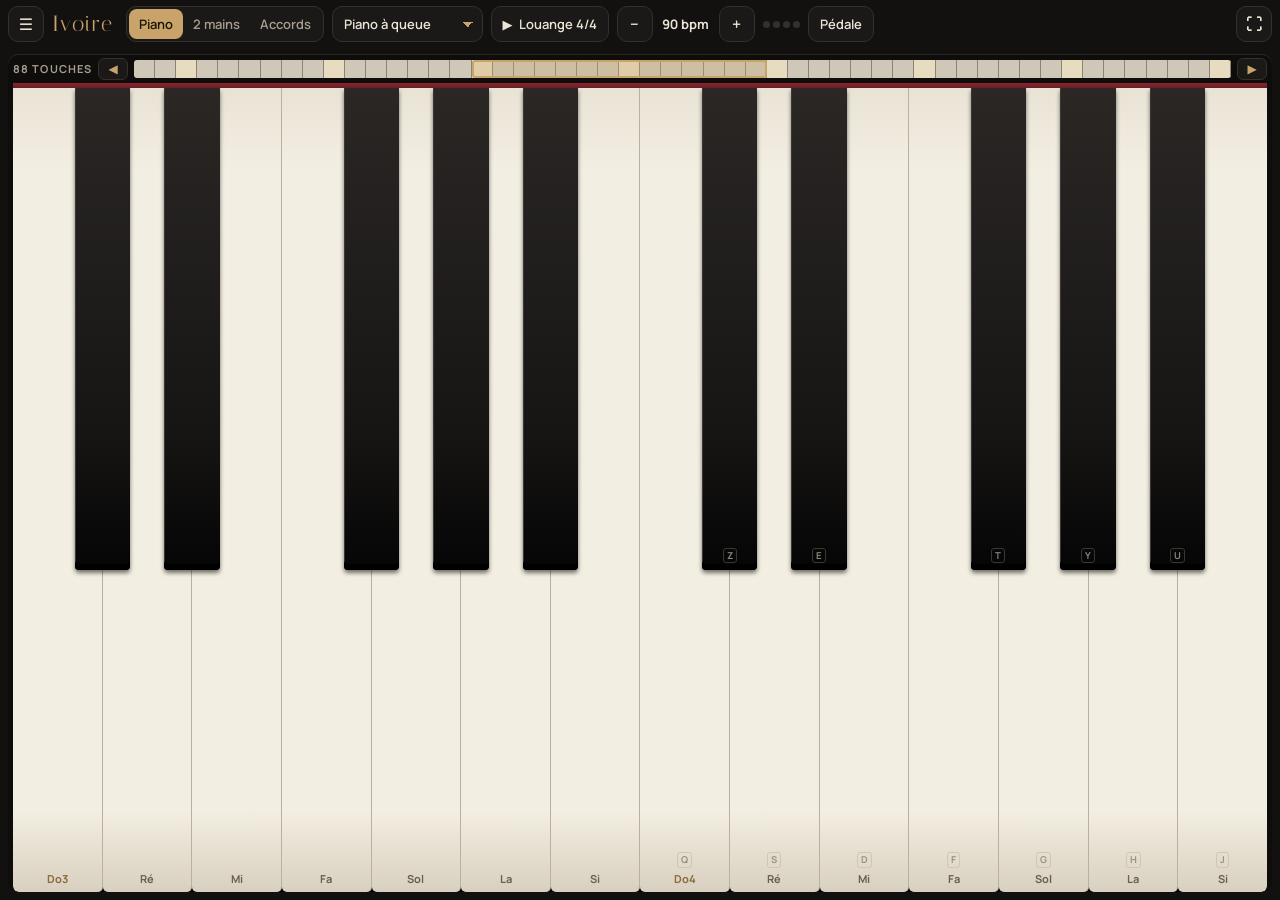
==== commit e0f0762c: "Vrai piano à queue enregistré (Salamander Grand Piano, Yamaha C5) Le son par défaut devient un piano" ====
--- a/index.html
+++ b/index.html
@@ -272,6 +272,7 @@
 
   <section aria-labelledby="m-conseils">
     <h3 id="m-conseils">Conseils</h3>
+    <p>Le son « Piano à queue » est un vrai piano Yamaha C5 enregistré : <em>Salamander Grand Piano</em> d'Alexander Holm, sous licence <a href="https://creativecommons.org/licenses/by/3.0/deed.fr" target="_blank" rel="noopener" style="color:var(--laiton)">CC BY 3.0</a>.</p>
     <p>Sur iPhone, désactive le mode silencieux (bouton sur le côté), sinon le piano ne fait aucun son. Pour moins de décalage entre le doigt et le son, branche un casque filaire plutôt que Bluetooth.</p>
   </section>
 </aside>
@@ -320,13 +321,14 @@
   // =========================================================
   const CLE = "piano-ivoire:v2";
   const reglages = {
-    mode: "piano", son: "piano", volume: 80, reverb: 35, nom: "fr", clavier: "azerty", taille: 14,
+    mode: "piano", son: "concert", volume: 85, reverb: 22, nom: "fr", clavier: "azerty", taille: 14,
     tonalite: 0, majeur: true, gamme: false, transpo: 0,
     style: "louange", bpm: 90, volRythme: 70,
     debuts: { piano: 48, haut: 60, bas: 36, accords: 55 }
   };
   try {
     const lu = JSON.parse(localStorage.getItem(CLE) || "{}");
+    if (!lu.sonConcert) { delete lu.son; delete lu.reverb; lu.sonConcert = true; }   // passage au vrai piano pour tout le monde
     Object.assign(reglages, lu, { debuts: Object.assign({}, reglages.debuts, lu.debuts || {}) });
   } catch (e) {}
   let attenteSauvegarde;
@@ -337,6 +339,13 @@
   // =========================================================
   let ctx = null, maitre, batterie, envoiReverb, reverbGain;
   function audio() {
+    contexte();
+    if (ctx && ctx.state === "suspended") ctx.resume();
+    if (ctx && !veilleDemandee) { veilleDemandee = true; demanderVeille(); }
+    return ctx;
+  }
+  let veilleDemandee = false;
+  function contexte() {
     if (!ctx) {
       const AC = window.AudioContext || window.webkitAudioContext;
       if (!AC) return null;
@@ -352,10 +361,39 @@
       maitre.connect(envoiReverb); envoiReverb.connect(salle); salle.connect(reverbGain); reverbGain.connect(compresseur);
       batterie.connect(compresseur);
       compresseur.connect(ctx.destination);
-      demanderVeille();
-    }
-    if (ctx.state === "suspended") ctx.resume();
+    }
     return ctx;
+  }
+
+  // =========================================================
+  // Piano à queue enregistré : Salamander Grand Piano (Yamaha C5), une note toutes les tierces mineures
+  // =========================================================
+  const ECHANTILLONS = ["A0", "C1", "Ds1", "Fs1", "A1", "C2", "Ds2", "Fs2", "A2", "C3", "Ds3", "Fs3", "A3", "C4", "Ds4", "Fs4", "A4", "C5", "Ds5", "Fs5", "A5", "C6", "Ds6", "Fs6", "A6", "C7", "Ds7", "Fs7", "A7", "C8"];
+  const tampons = new Map();    // midi de l'enregistrement → AudioBuffer
+  let chargement = null, charges = 0;
+  const midiEchantillon = n => { const r = n.match(/^([A-G])(s?)([0-9])$/); return 12 * (+r[3] + 1) + NOTE[r[1]] + (r[2] ? 1 : 0); };
+  const decoder = b => new Promise((ok, ko) => ctx.decodeAudioData(b, ok, ko));
+  function chargerPiano() {
+    if (chargement || !contexte()) return chargement;
+    majChargement();
+    chargement = Promise.all(ECHANTILLONS.map(n =>
+      fetch("sons/piano/" + n + ".mp3")
+        .then(r => { if (!r.ok) throw new Error(r.status); return r.arrayBuffer(); })
+        .then(decoder)
+        .then(buf => { tampons.set(midiEchantillon(n), buf); charges++; majChargement(); })
+        .catch(() => { charges++; majChargement(); })
+    ));
+    return chargement;
+  }
+  function majChargement() {
+    const el = document.getElementById("accord");
+    if (charges < ECHANTILLONS.length) el.textContent = "Piano… " + Math.round(charges / ECHANTILLONS.length * 100) + " %";
+    else if (el.textContent.startsWith("Piano…")) el.textContent = tampons.size ? "" : "Son de secours";
+  }
+  function echantillonProche(m) {
+    let meilleur = null, ecart = 99;
+    tampons.forEach((b, s) => { const d = Math.abs(m - s); if (d < ecart) { ecart = d; meilleur = s; } });
+    return meilleur;
   }
   function reponseSalle(duree) {
     const n = Math.floor(ctx.sampleRate * duree), buf = ctx.createBuffer(2, n, ctx.sampleRate);
@@ -377,7 +415,8 @@
   const osc = (type, f, t) => { const o = ctx.createOscillator(); o.type = type; o.frequency.value = f; o.start(t); return o; };
 
   const SONS = [
-    { id: "piano", nom: "Piano" },
+    { id: "concert", nom: "Piano à queue" },
+    { id: "piano", nom: "Piano léger" },
     { id: "electrique", nom: "Piano électrique" },
     { id: "eglise", nom: "Orgue d'église" },
     { id: "nappe", nom: "Nappe de louange" },
@@ -392,7 +431,20 @@
     const sources = [];
     const brancher = (noeud, gain, cible) => { const g = ctx.createGain(); g.gain.value = gain; noeud.connect(g); g.connect(cible || sortie); return g; };
 
-    if (son === "piano") {
+    if (son === "concert" && tampons.size) {
+      const s = echantillonProche(m), src = ctx.createBufferSource();
+      src.buffer = tampons.get(s);
+      src.playbackRate.value = Math.pow(2, (m - s) / 12);
+      // Jouer doucement donne un son plus sombre, comme sur un vrai piano
+      const filtre = ctx.createBiquadFilter(); filtre.type = "lowpass";
+      filtre.frequency.value = 900 + 15000 * force * force; filtre.Q.value = 0.3;
+      src.connect(filtre); filtre.connect(sortie);
+      sortie.gain.value = 0.12 + 0.95 * Math.pow(force, 1.6);
+      src.start(t); sources.push(src);
+      stop(src, t + src.buffer.duration / src.playbackRate.value + 0.1);
+      return { sortie, sources, son };
+    }
+    if (son === "piano" || son === "concert") {
       const filtre = ctx.createBiquadFilter(); filtre.type = "lowpass";
       filtre.frequency.setValueAtTime(Math.min(15000, f * 7 + 3500 * force), t);
       filtre.frequency.exponentialRampToValueAtTime(Math.max(f * 2.2, 700), t + 1.6);
@@ -457,7 +509,7 @@
   }
   function relacher(v) {
     const t = ctx.currentTime;
-    const duree = v.son === "nappe" ? 0.6 : v.son === "cordes" ? 0.3 : v.son === "eglise" ? 0.06 : 0.08;
+    const duree = v.son === "nappe" ? 0.6 : v.son === "cordes" ? 0.3 : v.son === "eglise" ? 0.06 : v.son === "concert" ? 0.11 : 0.08;
     v.sortie.gain.cancelScheduledValues(t);
     v.sortie.gain.setValueAtTime(v.sortie.gain.value, t);
     v.sortie.gain.setTargetAtTime(0, t, duree);
@@ -1090,6 +1142,7 @@
   // Démarrage
   majSons(); remplirTonalites(); majGamme(); majTranspo(); majRythmeUI(); majBoutonsMelodie(); resumeEnreg();
   construireScene(); dessinerBandeau();
+  chargerPiano();
 
   // Application hors ligne (seulement quand la page est installée depuis GitHub Pages)
   if ("serviceWorker" in navigator && location.protocol === "https:" && !/claude/.test(location.hostname)) {
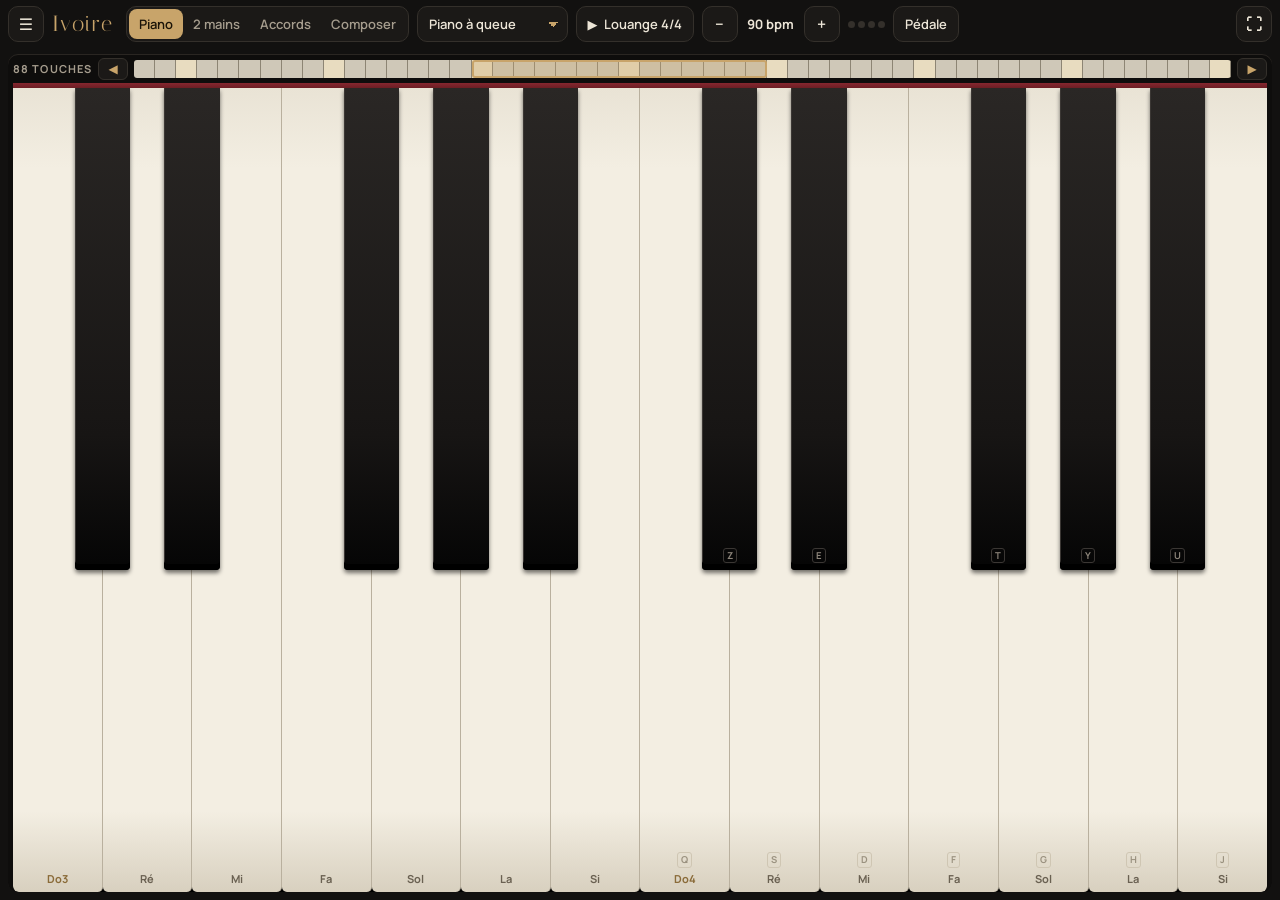
==== commit 02714a1c: "Mode Composer : grille d'accords, paroles, accompagnement et mélodie - Carnet de chants : parties (c" ====
--- a/index.html
+++ b/index.html
@@ -66,7 +66,7 @@
   -webkit-tap-highlight-color:transparent;touch-action:manipulation}
 button,select,input{font:inherit;color:inherit}
 :focus-visible{outline:2px solid var(--laiton);outline-offset:2px}
-.app{height:100%;display:grid;grid-template-rows:auto auto minmax(0,1fr);padding-inline:max(8px, env(safe-area-inset-left, 0px)) max(8px, env(safe-area-inset-right, 0px));padding-bottom:env(safe-area-inset-bottom,0px)}
+.app{height:100%;display:grid;grid-template-columns:minmax(0,1fr);grid-template-rows:auto auto minmax(0,1fr);padding-inline:max(8px, env(safe-area-inset-left, 0px)) max(8px, env(safe-area-inset-right, 0px));padding-bottom:env(safe-area-inset-bottom,0px)}
 
 /* ---------- Barre du haut ---------- */
 .barre{display:flex;align-items:center;gap:8px;padding-block:6px;flex-wrap:nowrap;overflow-x:auto;scrollbar-width:none}
@@ -102,7 +102,7 @@
 @media (orientation:portrait) and (max-width:700px){.portrait{display:block}}
 
 /* ---------- Scène : claviers et accords ---------- */
-.scene{display:flex;flex-direction:column;gap:8px;min-height:0;padding-bottom:8px}
+.scene{display:flex;flex-direction:column;gap:8px;min-height:0;min-width:0;padding-bottom:8px}
 .zone{flex:1;min-height:0;display:flex;flex-direction:column;background:var(--laque);border-radius:10px;padding:5px 5px 0;box-shadow:inset 0 1px 0 #2a2622}
 .nav{display:flex;align-items:center;gap:6px;height:24px;flex:none;padding-bottom:4px}
 .nav .fl{width:30px;height:22px;border-radius:6px;border:1px solid var(--reflet);background:var(--laque-2);color:var(--laiton);cursor:pointer;font-size:12px;line-height:1}
@@ -147,6 +147,42 @@
 .pad button.note[aria-pressed="true"]{background:#3a2d17;border-color:var(--laiton)}
 @media (max-width:640px){.pad{grid-template-columns:repeat(5,minmax(0,1fr));height:auto}.pad button{min-height:56px}}
 
+/* ---------- Composer ---------- */
+.compo{flex:none;display:flex;flex-direction:column;gap:6px;max-height:70%;min-width:0;overflow:hidden;background:var(--laque-2);border-radius:10px;padding:8px}
+.c-tete{display:flex;gap:6px;flex-wrap:nowrap;align-items:center;overflow-x:auto;scrollbar-width:none;flex:none}
+.c-tete::-webkit-scrollbar{display:none}
+.c-tete > *{flex:none}
+.c-tete .c-titre{flex:1 0 150px;min-width:150px;cursor:text}
+.c-grille{display:flex;flex-direction:column;gap:6px;flex:1 1 auto;min-height:50px;overflow-y:auto;overscroll-behavior:contain}
+.c-section{display:flex;flex-wrap:wrap;gap:5px;align-items:stretch}
+.c-nom{width:84px;background:transparent;border:1px dashed var(--reflet);border-radius:8px;color:var(--laiton);font-weight:700;font-size:11.5px;letter-spacing:.06em;text-transform:uppercase;padding:0 6px;min-height:46px}
+.c-mesure{min-width:60px;min-height:46px;border:1px solid var(--reflet);background:var(--laque);border-radius:8px;display:flex;flex-direction:column;align-items:center;justify-content:center;cursor:pointer;padding:3px 6px;max-width:130px}
+.c-mesure b{font-family:var(--affiche);font-weight:400;font-size:18px;color:var(--laiton-clair);line-height:1.05}
+.c-mesure small{font-size:9.5px;color:var(--texte-2);font-weight:700}
+.c-mesure em{font-size:10px;color:var(--texte);font-style:normal;max-width:118px;white-space:nowrap;overflow:hidden;text-overflow:ellipsis}
+.c-mesure.choisie{border-color:var(--laiton);box-shadow:0 0 0 1px var(--laiton)}
+.c-mesure.joue{background:var(--laiton);border-color:var(--laiton)}
+.c-mesure.joue b,.c-mesure.joue small,.c-mesure.joue em{color:#1b1408}
+.c-ajout{width:46px;min-height:46px;border:1px dashed var(--laiton-2);background:transparent;border-radius:8px;color:var(--laiton);font-size:18px;cursor:pointer}
+.c-ajout.choisie{background:#2a2217;border-style:solid;border-color:var(--laiton)}
+.c-edition{display:flex;gap:6px;flex-wrap:wrap;align-items:center;min-height:36px;flex:none}
+@media (max-height:520px){.c-edition:not(:has(button,input)){display:none}}
+.c-paroles{flex:1;min-width:150px;cursor:text}
+.c-aide{color:var(--texte-2);font-size:12.5px}
+.c-lbl{font-weight:700;color:var(--laiton);font-family:var(--affiche);font-size:18px}
+.c-palette{display:flex;gap:6px;overflow-x:auto;padding-bottom:2px;scrollbar-width:thin;flex:none}
+.c-palette button{flex:none;min-width:58px;height:44px;border:1px solid var(--reflet);background:linear-gradient(180deg,var(--laque-3),var(--laque));border-radius:10px;display:flex;flex-direction:column;align-items:center;justify-content:center;cursor:pointer;padding:0 8px}
+.c-palette button b{font-family:var(--affiche);font-weight:400;font-size:19px;color:var(--laiton-clair);line-height:1}
+.c-palette button small{font-size:10px;color:var(--texte-2);font-weight:700}
+.c-palette .c-sugg{font-size:12px;font-weight:600;color:var(--texte-2);white-space:nowrap;border-style:dashed}
+.c-sep{flex:none;width:1px;background:var(--reflet);margin:4px 2px}
+.c-transport{display:flex;gap:6px;flex-wrap:nowrap;align-items:center;flex:none;min-width:0}
+.c-transport:has(.c-prompteur:empty){display:none}
+.compo.lecture .c-edition{display:none}
+.c-transport .bt{flex:none}
+.bt.plein{background:var(--laiton);color:#1b1408;border-color:var(--laiton)}
+.c-prompteur{font-family:var(--affiche);font-size:19px;line-height:1.25;color:var(--laiton-clair);flex:1;min-width:120px;white-space:nowrap;overflow:hidden;text-overflow:ellipsis}
+
 /* ---------- Menu ---------- */
 .voile{position:fixed;inset:0;background:#000a;z-index:20}
 .menu{position:fixed;top:0;bottom:0;left:0;width:min(440px,100%);background:var(--laque-2);z-index:21;overflow-y:auto;overscroll-behavior:contain;
@@ -183,6 +219,7 @@
       <button type="button" id="mode-piano" data-mode="piano" aria-pressed="true">Piano</button>
       <button type="button" id="mode-deux" data-mode="deux" aria-pressed="false">2 mains</button>
       <button type="button" id="mode-accords" data-mode="accords" aria-pressed="false">Accords</button>
+      <button type="button" id="mode-composer" data-mode="composer" aria-pressed="false">Composer</button>
     </div>
     <select class="bt masque-etroit" id="son-rapide" aria-label="Son"></select>
     <button type="button" class="bt" id="rythme-lancer" aria-pressed="false" aria-label="Lancer le rythme">▶ <span id="rythme-nom-court">Rythme</span></button>
@@ -257,11 +294,27 @@
     <p class="cache-tactile" id="aide-clavier"></p>
   </section>
 
+  <section aria-labelledby="m-midi">
+    <h3 id="m-midi">Clavier MIDI</h3>
+    <p>Branche un vrai clavier (USB, avec un adaptateur OTG sur téléphone Android), puis touche <strong>Connecter</strong>. Tu joues sur de vraies touches avec le son de ce piano. La pédale du clavier fonctionne aussi.</p>
+    <div class="grille-btn"><button type="button" class="bt" id="midi-connecter">Connecter</button></div>
+    <span class="etat" id="midi-etat">Aucun clavier connecté.</span>
+  </section>
+
   <section aria-labelledby="m-apprendre">
-    <h3 id="m-apprendre">Apprendre une mélodie</h3>
-    <p>Choisis un air : <strong>Écouter</strong> le joue, <strong>Jouer</strong> allume en doré la prochaine touche.</p>
+    <h3 id="m-apprendre">Exercices</h3>
+    <p>Des exercices dans la tonalité choisie. <strong>Écouter</strong> les joue, <strong>Jouer</strong> allume en doré la prochaine touche.</p>
     <div class="grille-btn" id="melodies" role="group" aria-label="Mélodies"></div>
     <div class="grille-btn"><button type="button" class="bt" id="ecouter">Écouter</button><button type="button" class="bt" id="jouer" aria-pressed="false">Jouer</button><button type="button" class="bt" id="arreter-melodie">Arrêter</button></div>
+  </section>
+
+  <section aria-labelledby="m-chants">
+    <h3 id="m-chants">Mes chants</h3>
+    <p>Tes chants sont gardés dans ce téléphone. Fais une copie de temps en temps : tu pourras la réimporter sur un autre appareil.</p>
+    <div class="grille-btn"><button type="button" class="bt" id="chants-exporter">Sauvegarder dans un fichier</button>
+      <label class="bt" for="chants-importer" style="cursor:pointer">Importer un fichier</label>
+      <input type="file" id="chants-importer" accept="application/json,.json" hidden></div>
+    <span class="etat" id="chants-etat"></span>
   </section>
 
   <section aria-labelledby="m-enreg">
@@ -324,7 +377,7 @@
     mode: "piano", son: "concert", volume: 85, reverb: 22, nom: "fr", clavier: "azerty", taille: 14,
     tonalite: 0, majeur: true, gamme: false, transpo: 0,
     style: "louange", bpm: 90, volRythme: 70,
-    debuts: { piano: 48, haut: 60, bas: 36, accords: 55 }
+    debuts: { piano: 48, haut: 60, bas: 36, accords: 55, compo: 55 }, chantId: null
   };
   try {
     const lu = JSON.parse(localStorage.getItem(CLE) || "{}");
@@ -530,12 +583,16 @@
     voix.set(cle, { v: creerVoix(m, force, opts.son), m });
     if (!opts.demo) {
       if (enregistrement) enregistrement.evts.push({ t: performance.now() - enregistrement.t0, cle, m, on: 1, f: force });
+      if (lecteur.actif && lecteur.enregistre && lecteur.debutPerf && (cle.startsWith("k:") || cle.startsWith("midi:")))
+        lecteur.evts.push({ t: (performance.now() - lecteur.debutPerf) / (60000 / reglages.bpm), m: m - reglages.transpo, on: 1, f: force });
     }
     majAccord();
   }
   function lacher(cle, opts = {}) {
     const x = voix.get(cle);
     if (!opts.demo && enregistrement) enregistrement.evts.push({ t: performance.now() - enregistrement.t0, cle, on: 0 });
+    if (!opts.demo && x && lecteur.actif && lecteur.enregistre && lecteur.debutPerf && (cle.startsWith("k:") || cle.startsWith("midi:")))
+      lecteur.evts.push({ t: (performance.now() - lecteur.debutPerf) / (60000 / reglages.bpm), m: x.m - reglages.transpo, on: 0 });
     if (!x) return;
     if (pedale && !TENU[x.v.son] && !opts.force) { tenues.add(cle); return; }
     relacher(x.v); voix.delete(cle); majAccord();
@@ -589,9 +646,12 @@
   function construireScene() {
     scene.textContent = ""; zones.length = 0;
     const mode = reglages.mode;
+    compo = null;
+    if (mode === "composer") construireComposeur();
     const def = mode === "deux"
       ? [{ id: "haut", role: "Main droite" }, { id: "bas", role: "Main gauche" }]
-      : mode === "accords" ? [{ id: "accords", role: "Mélodie" }] : [{ id: "piano", role: "88 touches" }];
+      : mode === "accords" ? [{ id: "accords", role: "Mélodie" }]
+      : mode === "composer" ? [{ id: "compo", role: "Ta mélodie" }] : [{ id: "piano", role: "88 touches" }];
     def.forEach(d => {
       const z = { id: d.id, role: d.role, debut: blanchePlusProche(reglages.debuts[d.id]) };
       const el = document.createElement("section"); el.className = "zone"; el.setAttribute("aria-label", d.role);
@@ -631,7 +691,7 @@
     z.carte.addEventListener("pointercancel", () => { actif = false; });
   }
   function dessinerZones() { zones.forEach(dessinerZone); dessinerAideClavier(); }
-  function zoneClavierOrdi() { return zones.find(z => z.id === "haut" || z.id === "piano" || z.id === "accords"); }
+  function zoneClavierOrdi() { return zones.find(z => z.id === "haut" || z.id === "piano" || z.id === "accords" || z.id === "compo"); }
   function debutClavierOrdi(z) {
     const bas = BLANCHES[z.debut], haut = BLANCHES[z.debut + z.nb - 1];
     if (60 >= bas && 60 <= haut) return 60;
@@ -821,7 +881,8 @@
     gospel: { nom: "Gospel 12/8", temps: 4, parTemps: 3, pistes: { kick: "x.....x..x..", snare: "...x.....x..", hat: "x.xx.xx.xx.x" } },
     afro: { nom: "Afro-louange 12/8", temps: 4, parTemps: 3, pistes: { kick: "x.....x.....", cloche: "x.x.xx.x.x.x", congaB: "..x.....x...", congaH: ".....x.....x", shaker: "xxxxxxxxxxxx" } },
     makossa: { nom: "Makossa", temps: 4, parTemps: 4, pistes: { kick: "x...x...x...x...", snare: "....x.......x...", hat: "..x...x...x...x.", congaH: "x..x..x...x.x...", shaker: "xxxxxxxxxxxxxxxx" } },
-    sixhuit: { nom: "Lent 6/8", temps: 2, parTemps: 3, pistes: { kick: "x.....", snare: "...x..", hat: "xxxxxx" } }
+    sixhuit: { nom: "Lent 6/8", temps: 2, parTemps: 3, pistes: { kick: "x.....", snare: "...x..", hat: "xxxxxx" } },
+    aucun: { nom: "Sans rythme", temps: 4, parTemps: 1, pistes: {} }
   };
   function frappe(type, t, fort) {
     const g = ctx.createGain(); g.connect(batterie);
@@ -873,7 +934,7 @@
         const c = motif[p % motif.length];
         if (c === "x" || c === "X") frappe(piste, t, c === "X" || (p === 0 && piste === "kick"));
       });
-      if (debutTemps) { const temps = p / s.parTemps; setTimeout(() => allumerBattement(temps), Math.max(0, (t - ctx.currentTime) * 1000)); }
+      if (debutTemps) { const temps = p / s.parTemps; setTimeout(() => { allumerBattement(temps); surTemps(); }, Math.max(0, (t - ctx.currentTime) * 1000)); }
       rythme.pas = (p + 1) % nbPas; rythme.prochain += duree;
     }
   }
@@ -902,7 +963,7 @@
     document.querySelectorAll("#styles button").forEach(x => x.setAttribute("aria-pressed", x.dataset.style === reglages.style ? "true" : "false"));
     dessinerBattements();
   }
-  function changerBpm(d) { reglages.bpm = Math.max(40, Math.min(200, reglages.bpm + d)); sauver(); majRythmeUI(); }
+  function changerBpm(d) { reglages.bpm = Math.max(40, Math.min(200, reglages.bpm + d)); sauver(); majRythmeUI(); syncChant(); }
   let taps = [];
   function taper() {
     const now = performance.now();
@@ -910,7 +971,7 @@
     if (taps.length >= 3) {
       const ecarts = taps.slice(1).map((t, i) => t - taps[i]);
       const moyen = ecarts.reduce((a, b) => a + b, 0) / ecarts.length;
-      reglages.bpm = Math.max(40, Math.min(200, Math.round(60000 / moyen))); sauver(); majRythmeUI();
+      reglages.bpm = Math.max(40, Math.min(200, Math.round(60000 / moyen))); sauver(); majRythmeUI(); syncChant();
     }
     if (audio()) frappe("clic", ctx.currentTime, false);
   }
@@ -918,13 +979,20 @@
   // =========================================================
   // Mélodies guidées
   // =========================================================
-  const MELODIES = [
-    { nom: "Au clair de la lune", tempo: 100, notes: "C4:1 C4:1 C4:1 D4:1 E4:2 D4:2 C4:1 E4:1 D4:1 D4:1 C4:4" },
-    { nom: "Frère Jacques", tempo: 112, notes: "G4:1 A4:1 B4:1 G4:1 G4:1 A4:1 B4:1 G4:1 B4:1 C5:1 D5:2 B4:1 C5:1 D5:2 D5:.5 E5:.5 D5:.5 C5:.5 B4:1 G4:1 D5:.5 E5:.5 D5:.5 C5:.5 B4:1 G4:1 G4:1 D4:1 G4:2 G4:1 D4:1 G4:2" },
-    { nom: "Hymne à la joie", tempo: 110, notes: "E4:1 E4:1 F4:1 G4:1 G4:1 F4:1 E4:1 D4:1 C4:1 C4:1 D4:1 E4:1 E4:1.5 D4:.5 D4:2 E4:1 E4:1 F4:1 G4:1 G4:1 F4:1 E4:1 D4:1 C4:1 C4:1 D4:1 E4:1 D4:1.5 C4:.5 C4:2" },
-    { nom: "Joyeux anniversaire", tempo: 96, notes: "C4:.75 C4:.25 D4:1 C4:1 F4:1 E4:2 C4:.75 C4:.25 D4:1 C4:1 G4:1 F4:2 C4:.75 C4:.25 C5:1 A4:1 F4:1 E4:1 D4:2 A#4:.75 A#4:.25 A4:1 F4:1 G4:1 F4:2" },
-    { nom: "Gamme de Do", tempo: 90, notes: "C4:1 D4:1 E4:1 F4:1 G4:1 A4:1 B4:1 C5:2 B4:1 A4:1 G4:1 F4:1 E4:1 D4:1 C4:2" }
-  ].map(s => ({ ...s, suite: s.notes.split(" ").map(x => { const [n, d] = x.split(":"); return { m: midiDe(n), d: +d }; }) }));
+  function genererExercices() {
+    const t = reglages.tonalite, base = 60 + t - (t > 6 ? 12 : 0);
+    const suite = iv => iv.map(i => ({ m: base + i, d: 1 }));
+    const aller = g => g.concat(g.slice(0, -1).reverse());
+    const ton = nomPc(t);
+    return [
+      { nom: `Gamme de ${ton} majeur`, tempo: 90, suite: suite(aller([0, 2, 4, 5, 7, 9, 11, 12])) },
+      { nom: `Gamme de ${ton} mineur`, tempo: 90, suite: suite(aller([0, 2, 3, 5, 7, 8, 10, 12])) },
+      { nom: "Arpèges I – IV – V – I", tempo: 110, suite: suite([0, 4, 7, 12, 5, 9, 12, 17, 7, 11, 14, 19, 0, 4, 7, 12]) },
+      { nom: "Tierces", tempo: 100, suite: suite([0, 4, 2, 5, 4, 7, 5, 9, 7, 11, 9, 12, 11, 14, 12, 16]) },
+      { nom: "Sauts d'octave", tempo: 80, suite: suite([0, 12, 2, 14, 4, 16, 5, 17, 7, 19, 5, 17, 4, 16, 2, 14, 0, 12]) }
+    ];
+  }
+  let MELODIES = genererExercices();
   let choisie = 0, modeMelodie = "repos", position = 0, minuteurs = [];
   const bandeau = document.getElementById("bandeau");
   const portrait = '<span class="portrait">Tourne ton téléphone en mode paysage pour avoir plus de touches.</span>';
@@ -935,7 +1003,7 @@
     bandeau.innerHTML = portrait + s.suite.map((n, i) => `<span class="puce ${i < position ? "faite" : i === position && modeMelodie !== "repos" ? "courante" : ""}">${nomDe(n.m, false)}</span>`).join("") +
       (info ? `<span class="info${bravo ? " bravo" : ""}">${info}</span>` : "");
   }
-  function zoneMelodie() { return zones.find(z => z.id === "haut" || z.id === "piano" || z.id === "accords"); }
+  function zoneMelodie() { return zones.find(z => z.id === "haut" || z.id === "piano" || z.id === "accords" || z.id === "compo"); }
   function montrerPlage(notes) {
     const z = zoneMelodie(); if (!z) return;
     const bas = Math.min(...notes), haut = Math.max(...notes);
@@ -1039,6 +1107,415 @@
   }
 
   // =========================================================
+  // Composer : mes chants (grille d'accords, paroles, mélodie)
+  // =========================================================
+  const CLE_CHANTS = "piano-ivoire:chants";
+  const EXTRAS = [[10, "maj", "♭VII"], [2, "maj", "II"], [4, "maj", "III"], [0, "7", "I7"], [5, "min", "iv"], [0, "sus4", "Isus4"]];
+  const SUGGESTIONS_MAJ = [
+    { nom: "Louange I–V–vi–IV", a: [[0, "maj"], [7, "maj"], [9, "min"], [5, "maj"]] },
+    { nom: "Cantique I–IV–V–I", a: [[0, "maj"], [5, "maj"], [7, "maj"], [0, "maj"]] },
+    { nom: "Adoration vi–IV–I–V", a: [[9, "min"], [5, "maj"], [0, "maj"], [7, "maj"]] },
+    { nom: "Gospel I–vi–ii–V", a: [[0, "maj"], [9, "min"], [2, "min"], [7, "maj"]] },
+    { nom: "Fin ii–V7–I", a: [[2, "min"], [7, "7"], [0, "maj"], [0, "maj"]] },
+    { nom: "Afro I–IV–I–V", a: [[0, "maj"], [5, "maj"], [0, "maj"], [7, "maj"]] }
+  ];
+  const SUGGESTIONS_MIN = [
+    { nom: "i–iv–V–i", a: [[0, "min"], [5, "min"], [7, "maj"], [0, "min"]] },
+    { nom: "i–VI–III–VII", a: [[0, "min"], [8, "maj"], [3, "maj"], [10, "maj"]] },
+    { nom: "i–VII–VI–V", a: [[0, "min"], [10, "maj"], [8, "maj"], [7, "maj"]] }
+  ];
+  const nouvelId = () => Date.now().toString(36) + Math.random().toString(36).slice(2, 6);
+  const echapper = t => String(t).replace(/[&<>"]/g, c => ({ "&": "&amp;", "<": "&lt;", ">": "&gt;", '"': "&quot;" }[c]));
+  function chantVide(titre) {
+    return { id: nouvelId(), titre, tonalite: reglages.tonalite, majeur: reglages.majeur, bpm: reglages.bpm, style: reglages.style,
+      sections: [{ nom: "Couplet", mesures: [] }, { nom: "Refrain", mesures: [] }], melodie: null };
+  }
+  function chantExemple() {
+    const c = chantVide("Exemple : louange en Sol");
+    Object.assign(c, { tonalite: 7, majeur: true, bpm: 76, style: "adoration" });
+    const m = l => l.map(([d, q]) => ({ d, q, p: "" }));
+    c.sections[0].mesures = m([[0, "maj"], [7, "maj"], [9, "min"], [5, "maj"], [0, "maj"], [7, "maj"], [5, "maj"], [5, "maj"]]);
+    c.sections[1].mesures = m([[5, "maj"], [0, "maj"], [7, "maj"], [9, "min"], [5, "maj"], [0, "maj"], [7, "7"], [0, "maj"]]);
+    c.sections[1].mesures[0].p = "Écris tes paroles ici";
+    return c;
+  }
+  let chants = [];
+  try { chants = JSON.parse(localStorage.getItem(CLE_CHANTS) || "[]") || []; } catch (e) { chants = []; }
+  if (!Array.isArray(chants) || !chants.length) chants = [chantExemple()];
+  let chantId = chants.some(c => c.id === reglages.chantId) ? reglages.chantId : chants[0].id;
+  const chant = () => chants.find(c => c.id === chantId) || chants[0];
+  let attenteChants;
+  function sauverChants() {
+    clearTimeout(attenteChants);
+    attenteChants = setTimeout(() => { try { localStorage.setItem(CLE_CHANTS, JSON.stringify(chants)); } catch (e) {} }, 250);
+  }
+  let selection = null;   // { s: partie, m: mesure (-1 = ajouter à la fin) }
+  let compo = null;
+
+  // Les réglages suivent le chant ouvert…
+  function appliquerChant() {
+    const c = chant();
+    reglages.tonalite = c.tonalite; reglages.majeur = c.majeur; reglages.bpm = c.bpm;
+    reglages.style = STYLES[c.style] ? c.style : "adoration"; reglages.chantId = c.id; sauver();
+    remplirTonalites(); majRythmeUI(); remplirExercices();
+    document.querySelectorAll("[data-maj]").forEach(x => x.setAttribute("aria-pressed", (x.dataset.maj === "1") === reglages.majeur ? "true" : "false"));
+  }
+  // … et le chant suit les réglages quand on les change
+  function syncChant() {
+    if (reglages.mode !== "composer") return;
+    const c = chant();
+    c.tonalite = reglages.tonalite; c.majeur = reglages.majeur; c.bpm = reglages.bpm; c.style = reglages.style;
+    sauverChants(); if (compo) dessinerComposeur();
+  }
+  const degresDe = maj => maj ? DEGRES_MAJ : DEGRES_MIN;
+  function romain(d, q) {
+    const x = degresDe(chant().majeur).concat(EXTRAS).find(([dd, qq]) => dd === d && qq === q);
+    return x ? x[2] : "";
+  }
+  const nomMesure = x => nomAccord((chant().tonalite + x.d) % 12, x.q);
+
+  function construireComposeur() {
+    const p = document.createElement("section");
+    p.className = "compo"; p.setAttribute("aria-label", "Composer un chant");
+    p.innerHTML = `
+      <div class="c-tete">
+        <button type="button" class="bt plein" id="c-jouer">▶ Écouter</button>
+        <button type="button" class="bt" id="c-enreg">● Enregistrer ma mélodie</button>
+        <button type="button" class="bt" id="c-boucle" aria-pressed="${lecteur.boucle ? "true" : "false"}">Boucle</button>
+        <select class="bt" id="c-liste" aria-label="Choisir un chant"></select>
+        <button type="button" class="bt" id="c-nouveau">＋ Nouveau</button>
+        <input class="bt c-titre" id="c-titre" aria-label="Titre du chant" maxlength="60">
+        <select class="bt" id="c-ton" aria-label="Tonalité du chant"></select>
+        <span class="seg" role="group" aria-label="Mode du chant"><button type="button" id="c-maj" data-cmaj="1">Majeur</button><button type="button" id="c-min" data-cmaj="0">Mineur</button></span>
+        <select class="bt" id="c-style" aria-label="Rythme du chant"></select>
+        <button type="button" class="bt" id="c-supprimer-chant">Supprimer le chant</button>
+      </div>
+      <div class="c-grille" id="c-grille"></div>
+      <div class="c-edition" id="c-edition"></div>
+      <div class="c-palette" id="c-palette" role="group" aria-label="Accords à placer"></div>
+      <div class="c-transport"><span class="c-prompteur" id="c-prompteur" aria-live="polite"></span></div>`;
+    scene.appendChild(p);
+    compo = p;
+    const q = sel => p.querySelector(sel);
+
+    q("#c-liste").addEventListener("change", e => { arreterLecteur(); chantId = e.target.value; selection = null; appliquerChant(); dessinerZones(); dessinerComposeur(); });
+    q("#c-nouveau").addEventListener("click", () => {
+      arreterLecteur();
+      const c = chantVide("Nouveau chant " + (chants.length + 1));
+      chants.unshift(c); chantId = c.id; selection = { s: 0, m: -1 };
+      sauverChants(); appliquerChant(); dessinerComposeur(); q("#c-titre").select();
+    });
+    q("#c-supprimer-chant").addEventListener("click", e => {
+      const b = e.currentTarget;
+      if (b.dataset.confirmer !== "1") { b.dataset.confirmer = "1"; b.textContent = "Confirmer la suppression"; setTimeout(() => { b.dataset.confirmer = ""; b.textContent = "Supprimer le chant"; }, 3000); return; }
+      arreterLecteur();
+      chants = chants.filter(c => c.id !== chantId);
+      if (!chants.length) chants = [chantVide("Nouveau chant")];
+      chantId = chants[0].id; selection = null; sauverChants(); appliquerChant(); dessinerComposeur();
+    });
+    q("#c-titre").addEventListener("input", e => { chant().titre = e.target.value || "Sans titre"; sauverChants(); remplirListe(); });
+    q("#c-ton").addEventListener("change", e => { if (bourdon) basculerBourdon(); reglages.tonalite = +e.target.value; sauver(); remplirTonalites(); dessinerZones(); remplirExercices(); syncChant(); });
+    p.querySelectorAll("[data-cmaj]").forEach(b => b.addEventListener("click", () => {
+      reglages.majeur = b.dataset.cmaj === "1"; sauver(); dessinerZones();
+      document.querySelectorAll("[data-maj]").forEach(x => x.setAttribute("aria-pressed", (x.dataset.maj === "1") === reglages.majeur ? "true" : "false"));
+      syncChant();
+    }));
+    q("#c-style").addEventListener("change", e => { reglages.style = e.target.value; sauver(); majRythmeUI(); syncChant(); });
+    q("#c-jouer").addEventListener("click", () => (lecteur.actif ? arreterLecteur() : lancerLecteur(false)));
+    q("#c-enreg").addEventListener("click", () => (lecteur.actif && lecteur.enregistre ? arreterLecteur() : lancerLecteur(true)));
+    q("#c-boucle").addEventListener("click", e => { lecteur.boucle = !lecteur.boucle; e.currentTarget.setAttribute("aria-pressed", lecteur.boucle ? "true" : "false"); });
+
+    // Grille : choisir une mesure, ajouter une partie, renommer
+    q("#c-grille").addEventListener("click", e => {
+      const b = e.target.closest("[data-m]");
+      if (b) {
+        selection = { s: +b.dataset.s, m: +b.dataset.m };
+        if (selection.m >= 0) { const x = chant().sections[selection.s].mesures[selection.m]; apercu(x.d, x.q); setTimeout(finApercu, 650); }
+        dessinerComposeur(); return;
+      }
+      const pt = e.target.closest("[data-partie]");
+      if (pt) {
+        chant().sections.push({ nom: pt.dataset.partie, mesures: [] });
+        selection = { s: chant().sections.length - 1, m: -1 }; sauverChants(); dessinerComposeur();
+      }
+    });
+    q("#c-grille").addEventListener("input", e => {
+      const i = e.target.closest(".c-nom"); if (!i) return;
+      chant().sections[+i.dataset.s].nom = i.value || "Partie"; sauverChants();
+    });
+
+    // Édition de la mesure choisie
+    q("#c-edition").addEventListener("input", e => {
+      if (e.target.id !== "c-paroles" || !selection || selection.m < 0) return;
+      const sec = chant().sections[selection.s]; if (!sec || !sec.mesures[selection.m]) return;
+      sec.mesures[selection.m].p = e.target.value; sauverChants();
+      const chip = q(`.c-mesure[data-s="${selection.s}"][data-m="${selection.m}"]`);
+      if (chip) { let em = chip.querySelector("em"); if (!em) { em = document.createElement("em"); chip.appendChild(em); } em.textContent = e.target.value; }
+    });
+    q("#c-edition").addEventListener("click", e => {
+      const id = e.target.id, c = chant();
+      if (!selection) return;
+      const sec = c.sections[selection.s]; if (!sec) return;
+      if (id === "c-dupliquer" && selection.m >= 0) { sec.mesures.splice(selection.m + 1, 0, { ...sec.mesures[selection.m] }); selection.m++; }
+      else if (id === "c-suppr" && selection.m >= 0) { sec.mesures.splice(selection.m, 1); selection.m = Math.min(selection.m, sec.mesures.length - 1); if (selection.m < 0) selection.m = -1; }
+      else if (id === "c-suppr-partie") { c.sections.splice(selection.s, 1); selection = null; }
+      else if (id === "c-desel") { selection = null; }
+      else return;
+      sauverChants(); dessinerComposeur();
+    });
+
+    // Palette : on entend l'accord au toucher, il se place quand on relâche
+    q("#c-palette").addEventListener("pointerdown", e => { const b = e.target.closest("button[data-d]"); if (b) apercu(+b.dataset.d, b.dataset.q); });
+    q("#c-palette").addEventListener("click", e => {
+      const b = e.target.closest("button[data-d]"); if (b) { placer(+b.dataset.d, b.dataset.q); return; }
+      const sg = e.target.closest("button[data-sugg]"); if (sg) suggerer(+sg.dataset.sugg);
+    });
+    dessinerComposeur();
+  }
+  window.addEventListener("pointerup", () => finApercu());
+  window.addEventListener("pointercancel", () => finApercu());
+
+  function remplirListe() {
+    const sel = compo && compo.querySelector("#c-liste"); if (!sel) return;
+    sel.innerHTML = chants.map(c => `<option value="${c.id}"${c.id === chantId ? " selected" : ""}>${echapper(c.titre)}</option>`).join("");
+  }
+  function dessinerComposeur() {
+    if (!compo) return;
+    const c = chant(), q = sel => compo.querySelector(sel);
+    remplirListe();
+    if (document.activeElement !== q("#c-titre")) q("#c-titre").value = c.titre;
+    q("#c-ton").innerHTML = Array.from({ length: 12 }, (_, i) => `<option value="${i}"${i === c.tonalite ? " selected" : ""}>${nomPc(i)}</option>`).join("");
+    compo.querySelectorAll("[data-cmaj]").forEach(b => b.setAttribute("aria-pressed", (b.dataset.cmaj === "1") === c.majeur ? "true" : "false"));
+    q("#c-style").innerHTML = Object.entries(STYLES).map(([id, st]) => `<option value="${id}"${id === c.style ? " selected" : ""}>${st.nom}</option>`).join("");
+
+    let n = 0;
+    q("#c-grille").innerHTML = c.sections.map((sec, si) => `
+      <div class="c-section">
+        <input class="c-nom" data-s="${si}" value="${echapper(sec.nom)}" aria-label="Nom de la partie" maxlength="20">
+        ${sec.mesures.map((x, mi) => {
+          const choisie = selection && selection.s === si && selection.m === mi;
+          return `<button type="button" class="c-mesure${choisie ? " choisie" : ""}" data-s="${si}" data-m="${mi}" data-n="${n++}"><b>${nomMesure(x)}</b><small>${romain(x.d, x.q) || "&nbsp;"}</small>${x.p ? `<em>${echapper(x.p)}</em>` : ""}</button>`;
+        }).join("")}
+        <button type="button" class="c-ajout${selection && selection.s === si && selection.m === -1 ? " choisie" : ""}" data-s="${si}" data-m="-1" aria-label="Ajouter des accords à ${echapper(sec.nom)}">＋</button>
+      </div>`).join("") +
+      `<div class="c-section"><button type="button" class="bt" data-partie="Intro">＋ Intro</button><button type="button" class="bt" data-partie="Couplet">＋ Couplet</button><button type="button" class="bt" data-partie="Refrain">＋ Refrain</button><button type="button" class="bt" data-partie="Pont">＋ Pont</button><button type="button" class="bt" data-partie="Final">＋ Final</button></div>`;
+
+    const ed = q("#c-edition");
+    const sec = selection && c.sections[selection.s];
+    if (sec && selection.m >= 0 && sec.mesures[selection.m]) {
+      const x = sec.mesures[selection.m];
+      ed.innerHTML = `<span class="c-lbl">${nomMesure(x)}</span>
+        <input class="bt c-paroles" id="c-paroles" placeholder="Paroles chantées sur cette mesure" value="${echapper(x.p || "")}" maxlength="80">
+        <button type="button" class="bt" id="c-dupliquer">Dupliquer</button><button type="button" class="bt" id="c-suppr">Supprimer</button><button type="button" class="bt" id="c-desel">Terminé</button>`;
+    } else if (sec && selection.m === -1) {
+      ed.innerHTML = `<span class="c-aide">Ajout dans <b>${echapper(sec.nom)}</b> : touche les accords ci-dessous dans l'ordre, ou une suggestion.</span>` +
+        (sec.mesures.length ? "" : `<button type="button" class="bt" id="c-suppr-partie">Supprimer cette partie</button>`) + `<button type="button" class="bt" id="c-desel">Terminé</button>`;
+    } else {
+      ed.innerHTML = `<span class="c-aide">Touche <b>＋</b> dans une partie, puis les accords ci-dessous. Touche une mesure pour la changer ou écrire ses paroles.</span>`;
+    }
+
+    const base = degresDe(c.majeur);
+    const liste = base.concat(EXTRAS.filter(([d, qq]) => !base.some(([dd, q2]) => dd === d && q2 === qq)));
+    const sug = c.majeur ? SUGGESTIONS_MAJ : SUGGESTIONS_MIN;
+    q("#c-palette").innerHTML = liste.map(([d, qq, rm]) => `<button type="button" data-d="${d}" data-q="${qq}"><b>${nomAccord((c.tonalite + d) % 12, qq)}</b><small>${rm}</small></button>`).join("") +
+      `<span class="c-sep"></span>` + sug.map((sg, i) => `<button type="button" class="c-sugg" data-sugg="${i}">${sg.nom}</button>`).join("");
+    majTransport();
+  }
+  function cibleAjout() {
+    const c = chant();
+    if (!selection || !c.sections[selection.s]) selection = { s: Math.max(0, c.sections.length - 1), m: -1 };
+    if (!c.sections.length) { c.sections.push({ nom: "Couplet", mesures: [] }); selection = { s: 0, m: -1 }; }
+    return c.sections[selection.s];
+  }
+  function placer(d, q) {
+    const sec = cibleAjout();
+    if (selection.m >= 0 && sec.mesures[selection.m]) Object.assign(sec.mesures[selection.m], { d, q });
+    else sec.mesures.push({ d, q, p: "" });
+    sauverChants(); dessinerComposeur();
+  }
+  function suggerer(i) {
+    const sg = (chant().majeur ? SUGGESTIONS_MAJ : SUGGESTIONS_MIN)[i]; if (!sg) return;
+    const sec = cibleAjout();
+    sg.a.forEach(([d, q]) => sec.mesures.push({ d, q, p: "" }));
+    selection.m = -1; sauverChants(); dessinerComposeur();
+  }
+  // Entendre un accord de la palette
+  let apercuActif = false;
+  function apercu(d, q) {
+    if (!audio()) return;
+    finApercu();
+    const { notes, basse } = voicing((chant().tonalite + d) % 12, q);
+    [basse, ...notes].forEach((m, i) => jouer("ap:" + i, m + reglages.transpo, i ? 0.55 : 0.65, { demo: true }));
+    apercuActif = true;
+  }
+  function finApercu() {
+    if (!apercuActif) return;
+    apercuActif = false;
+    [...voix.keys()].filter(k => k.startsWith("ap:")).forEach(k => lacher(k, { demo: true, force: true }));
+  }
+
+  // ---------- Lecture de la grille, avec le rythme ----------
+  const lecteur = { actif: false, enregistre: false, boucle: false, liste: [], i: -1, temps: 0, decompte: 0, debutPerf: 0, evts: [], minuteurs: [] };
+  function listeMesures() {
+    const r = [];
+    chant().sections.forEach((sec, si) => sec.mesures.forEach((x, mi) => r.push({ si, mi, x, nom: sec.nom })));
+    return r;
+  }
+  function lancerLecteur(enregistrer) {
+    if (!audio()) return;
+    const liste = listeMesures();
+    if (!liste.length) { majPrompteur("Ajoute d'abord des accords à ton chant."); return; }
+    if (modeMelodie !== "repos") arreterMelodie();
+    if (rythme.actif) arreterRythme();
+    Object.assign(lecteur, { actif: true, enregistre: enregistrer, liste, i: -1, temps: 0, decompte: enregistrer ? style().temps : 0, debutPerf: 0, evts: [] });
+    lecteur.minuteurs.forEach(clearTimeout); lecteur.minuteurs = [];
+    majPrompteur(enregistrer ? "Prépare-toi…" : "");
+    lancerRythme(); majTransport();
+  }
+  function arreterLecteur() {
+    if (!lecteur.actif) return;
+    const etaitEnreg = lecteur.enregistre;
+    lecteur.actif = false;
+    lecteur.minuteurs.forEach(clearTimeout); lecteur.minuteurs = [];
+    [...voix.keys()].filter(k => k.startsWith("acc:") || k.startsWith("mel:")).forEach(k => lacher(k, { demo: true, force: true }));
+    const z = zones.find(x => x.id === "compo"); if (z) z.touches.querySelectorAll(".appuyee").forEach(el => el.classList.remove("appuyee"));
+    arreterRythme();
+    if (etaitEnreg) {
+      const notes = lecteur.evts.filter(e => e.on).length;
+      if (notes) { chant().melodie = { evts: lecteur.evts }; sauverChants(); majPrompteur(`Mélodie enregistrée : ${notes} note${notes > 1 ? "s" : ""}. Touche Écouter.`); }
+      else majPrompteur("Aucune note jouée : rien n'a été enregistré.");
+    } else majPrompteur("");
+    lecteur.enregistre = false;
+    marquerMesure(-1); majTransport();
+  }
+  // Appelé à chaque temps, au moment où il sonne
+  function surTemps() {
+    if (!lecteur.actif) return;
+    const st = style();
+    if (lecteur.decompte > 0) { majPrompteur("Prépare-toi… " + lecteur.decompte); lecteur.decompte--; return; }
+    const dansMesure = lecteur.temps % st.temps;
+    if (dansMesure === 0) {
+      lecteur.i++;
+      if (lecteur.i >= lecteur.liste.length) {
+        if (lecteur.boucle && !lecteur.enregistre) lecteur.i = 0;
+        else { arreterLecteur(); return; }
+      }
+      if (lecteur.i === 0) { lecteur.debutPerf = performance.now(); if (!lecteur.enregistre) programmerMelodie(); }
+      jouerAccordLecteur(lecteur.liste[lecteur.i].x);
+      marquerMesure(lecteur.i);
+    } else if (!TENU[reglages.son] && st.temps >= 4 && dansMesure === st.temps / 2) {
+      jouerAccordLecteur(lecteur.liste[lecteur.i].x);    // un piano s'éteint : on refrappe à la moitié de la mesure
+    }
+    lecteur.temps++;
+  }
+  function jouerAccordLecteur(x) {
+    [...voix.keys()].filter(k => k.startsWith("acc:")).forEach(k => lacher(k, { demo: true, force: true }));
+    const { notes, basse } = voicing((chant().tonalite + x.d) % 12, x.q);
+    jouer("acc:b", basse + reglages.transpo, 0.6, { demo: true });
+    notes.forEach((m, i) => jouer("acc:" + i, m + reglages.transpo, lecteur.enregistre ? 0.42 : 0.5, { demo: true }));
+  }
+  function programmerMelodie() {
+    const mel = chant().melodie; if (!mel || !mel.evts) return;
+    const temps = 60000 / reglages.bpm;
+    const z = () => zones.find(x => x.id === "compo");
+    mel.evts.forEach(e => {
+      lecteur.minuteurs.push(setTimeout(() => {
+        if (!lecteur.actif) return;
+        const zz = z();
+        if (e.on) { jouer("mel:" + e.m, sortieDe(e.m), e.f || 0.75, { demo: true }); if (zz) marquer(zz, e.m, true); }
+        else { lacher("mel:" + e.m, { demo: true, force: true }); if (zz) marquer(zz, e.m, false); }
+      }, e.t * temps));
+    });
+  }
+  function marquerMesure(i) {
+    if (!compo) return;
+    compo.querySelectorAll(".c-mesure.joue").forEach(b => b.classList.remove("joue"));
+    if (i < 0) return;
+    const b = compo.querySelector(`.c-mesure[data-n="${i}"]`);
+    if (b) { b.classList.add("joue"); try { b.scrollIntoView({ block: "nearest", inline: "nearest" }); } catch (e) {} }
+    const x = lecteur.liste[i], suivante = lecteur.liste[i + 1];
+    const ligne = x.x.p ? x.x.p : nomMesure(x.x);
+    majPrompteur(ligne + (suivante && suivante.x.p ? "   ›   " + suivante.x.p : ""));
+  }
+  function majPrompteur(t) { const el = compo && compo.querySelector("#c-prompteur"); if (el) el.textContent = t; }
+  function majTransport() {
+    if (!compo) return;
+    compo.classList.toggle("lecture", lecteur.actif);
+    const j = compo.querySelector("#c-jouer"), en = compo.querySelector("#c-enreg");
+    j.textContent = lecteur.actif && !lecteur.enregistre ? "■ Arrêter" : "▶ Écouter";
+    j.disabled = lecteur.actif && lecteur.enregistre;
+    en.textContent = lecteur.actif && lecteur.enregistre ? "■ Terminer l'enregistrement" : chant().melodie ? "● Réenregistrer la mélodie" : "● Enregistrer ma mélodie";
+    en.disabled = lecteur.actif && !lecteur.enregistre;
+  }
+
+  // ---------- Sauvegarde dans un fichier ----------
+  document.getElementById("chants-exporter").addEventListener("click", () => {
+    try {
+      const blob = new Blob([JSON.stringify({ application: "piano-ivoire", version: 1, chants }, null, 1)], { type: "application/json" });
+      const a = document.createElement("a");
+      a.href = URL.createObjectURL(blob); a.download = "mes-chants-piano-ivoire.json";
+      document.body.appendChild(a); a.click(); a.remove();
+      document.getElementById("chants-etat").textContent = `${chants.length} chant${chants.length > 1 ? "s" : ""} sauvegardé${chants.length > 1 ? "s" : ""} dans « mes-chants-piano-ivoire.json » (dossier Téléchargements).`;
+    } catch (e) { document.getElementById("chants-etat").textContent = "La sauvegarde n'a pas fonctionné sur cet appareil."; }
+  });
+  document.getElementById("chants-importer").addEventListener("change", e => {
+    const f = e.target.files && e.target.files[0]; if (!f) return;
+    const lecteurFichier = new FileReader();
+    lecteurFichier.onload = () => {
+      try {
+        const d = JSON.parse(lecteurFichier.result);
+        const recus = Array.isArray(d) ? d : d.chants;
+        if (!Array.isArray(recus)) throw new Error("format");
+        let n = 0;
+        recus.forEach(c => { if (!c || !Array.isArray(c.sections)) return; const copie = { ...c, id: chants.some(x => x.id === c.id) ? nouvelId() : c.id || nouvelId() }; chants.push(copie); n++; });
+        sauverChants(); dessinerComposeur();
+        document.getElementById("chants-etat").textContent = `${n} chant${n > 1 ? "s" : ""} importé${n > 1 ? "s" : ""}. Ouvre le mode Composer pour les voir.`;
+      } catch (err) { document.getElementById("chants-etat").textContent = "Ce fichier n'est pas une sauvegarde de Piano Ivoire."; }
+      e.target.value = "";
+    };
+    lecteurFichier.readAsText(f);
+  });
+
+  // =========================================================
+  // Clavier MIDI (vraies touches)
+  // =========================================================
+  let acces = null;
+  const midiEtat = document.getElementById("midi-etat");
+  function afficherMidi(msg) { midiEtat.textContent = msg; }
+  function brancherEntrees() {
+    const noms = [];
+    acces.inputs.forEach(entree => { entree.onmidimessage = messageMidi; noms.push(entree.name || "Clavier MIDI"); });
+    afficherMidi(noms.length ? "Connecté : " + noms.join(", ") + "." : "Aucun clavier détecté. Vérifie le câble et l'adaptateur, puis touche Connecter.");
+    document.getElementById("midi-connecter").textContent = noms.length ? "Reconnecter" : "Connecter";
+  }
+  function messageMidi(e) {
+    const [statut, d1, d2] = e.data, type = statut & 0xf0;
+    if (type === 0x90 && d2 > 0) {                       // touche enfoncée
+      const cle = "midi:" + d1;
+      zones.forEach(z => marquer(z, d1, true));
+      jouer(cle, sortieDe(d1), 0.15 + 0.85 * (d2 / 127));
+      verifierMelodie(d1);
+    } else if (type === 0x80 || (type === 0x90 && d2 === 0)) {   // touche relâchée
+      zones.forEach(z => marquer(z, d1, false));
+      lacher("midi:" + d1);
+    } else if (type === 0xb0 && d1 === 64) {             // pédale de sustain
+      reglerPedale(d2 >= 64);
+    }
+  }
+  function connecterMidi() {
+    if (!navigator.requestMIDIAccess) {
+      afficherMidi("Ce navigateur ne gère pas les claviers MIDI. Utilise Chrome ou Edge (sur Android ou sur ordinateur). Safari sur iPhone ne le permet pas.");
+      return;
+    }
+    afficherMidi("Connexion…");
+    navigator.requestMIDIAccess().then(a => {
+      acces = a; audio(); brancherEntrees();
+      acces.onstatechange = () => brancherEntrees();     // clavier branché ou débranché
+    }).catch(() => afficherMidi("Accès au clavier refusé. Autorise « appareils MIDI » pour ce site dans les réglages du navigateur, puis réessaie."));
+  }
+  document.getElementById("midi-connecter").addEventListener("click", connecterMidi);
+
+  // =========================================================
   // Menu et commandes
   // =========================================================
   const menu = document.getElementById("menu"), voile = document.getElementById("voile");
@@ -1060,11 +1537,11 @@
       });
     });
   }
-  groupe("[data-mode]", "mode", b => b.dataset.mode, () => { finAccordPad(); construireScene(); });
+  groupe("[data-mode]", "mode", b => b.dataset.mode, () => { finAccordPad(); arreterLecteur(); if (reglages.mode === "composer") appliquerChant(); construireScene(); });
   groupe("[data-taille]", "taille", b => +b.dataset.taille, dessinerZones);
   groupe("[data-nom]", "nom", b => b.dataset.nom, () => { dessinerZones(); if (reglages.mode === "accords") construireScene(); remplirTonalites(); dessinerBandeau(); });
   groupe("[data-clavier]", "clavier", b => b.dataset.clavier, dessinerZones);
-  groupe("[data-maj]", "majeur", b => b.dataset.maj === "1", () => { dessinerZones(); if (reglages.mode === "accords") construireScene(); });
+  groupe("[data-maj]", "majeur", b => b.dataset.maj === "1", () => { dessinerZones(); if (reglages.mode === "accords") construireScene(); syncChant(); });
 
   // Sons
   const sonRapide = document.getElementById("son-rapide");
@@ -1077,8 +1554,8 @@
 
   // Rythmes
   document.getElementById("styles").innerHTML = Object.entries(STYLES).map(([id, s]) => `<button type="button" class="bt" id="style-${id}" data-style="${id}">${s.nom}</button>`).join("");
-  document.querySelectorAll("#styles button").forEach(b => b.addEventListener("click", () => { reglages.style = b.dataset.style; sauver(); if (rythme.actif) { rythme.pas = 0; } majRythmeUI(); }));
-  document.getElementById("rythme-lancer").addEventListener("click", () => rythme.actif ? arreterRythme() : lancerRythme());
+  document.querySelectorAll("#styles button").forEach(b => b.addEventListener("click", () => { reglages.style = b.dataset.style; sauver(); if (rythme.actif) { rythme.pas = 0; } majRythmeUI(); syncChant(); }));
+  document.getElementById("rythme-lancer").addEventListener("click", () => rythme.actif ? (lecteur.actif ? arreterLecteur() : arreterRythme()) : lancerRythme());
   ["bpm-moins", "bpm-moins-2"].forEach(id => document.getElementById(id).addEventListener("click", () => changerBpm(-2)));
   ["bpm-plus", "bpm-plus-2"].forEach(id => document.getElementById(id).addEventListener("click", () => changerBpm(2)));
   document.getElementById("tap").addEventListener("click", taper);
@@ -1097,6 +1574,7 @@
   selTon.addEventListener("change", () => {
     if (bourdon) basculerBourdon();
     reglages.tonalite = +selTon.value; sauver(); dessinerZones(); if (reglages.mode === "accords") construireScene();
+    remplirExercices(); syncChant();
   });
   const btGamme = document.getElementById("gamme");
   const majGamme = () => { btGamme.setAttribute("aria-pressed", reglages.gamme ? "true" : "false"); btGamme.textContent = reglages.gamme ? "Oui" : "Non"; };
@@ -1115,9 +1593,14 @@
     } catch (e) {}
   });
 
-  // Mélodies et enregistreur
-  document.getElementById("melodies").innerHTML = MELODIES.map((s, i) => `<button type="button" class="bt" id="melodie-${i}" data-i="${i}" aria-pressed="${i === choisie}">${s.nom}</button>`).join("");
-  document.querySelectorAll("#melodies button").forEach(b => b.addEventListener("click", () => { arreterMelodie(); choisie = +b.dataset.i; majBoutonsMelodie(); }));
+  // Exercices et enregistreur
+  function remplirExercices() {
+    if (modeMelodie !== "repos") arreterMelodie();
+    MELODIES = genererExercices(); if (choisie >= MELODIES.length) choisie = 0;
+    document.getElementById("melodies").innerHTML = MELODIES.map((s, i) => `<button type="button" class="bt" id="melodie-${i}" data-i="${i}" aria-pressed="${i === choisie}">${s.nom}</button>`).join("");
+  }
+  remplirExercices();
+  document.getElementById("melodies").addEventListener("click", e => { const b = e.target.closest("button[data-i]"); if (!b) return; arreterMelodie(); choisie = +b.dataset.i; majBoutonsMelodie(); });
   document.getElementById("ecouter").addEventListener("click", ecouterMelodie);
   document.getElementById("jouer").addEventListener("click", jouerMelodie);
   document.getElementById("arreter-melodie").addEventListener("click", arreterMelodie);
@@ -1141,6 +1624,7 @@
 
   // Démarrage
   majSons(); remplirTonalites(); majGamme(); majTranspo(); majRythmeUI(); majBoutonsMelodie(); resumeEnreg();
+  if (reglages.mode === "composer") appliquerChant();
   construireScene(); dessinerBandeau();
   chargerPiano();
 
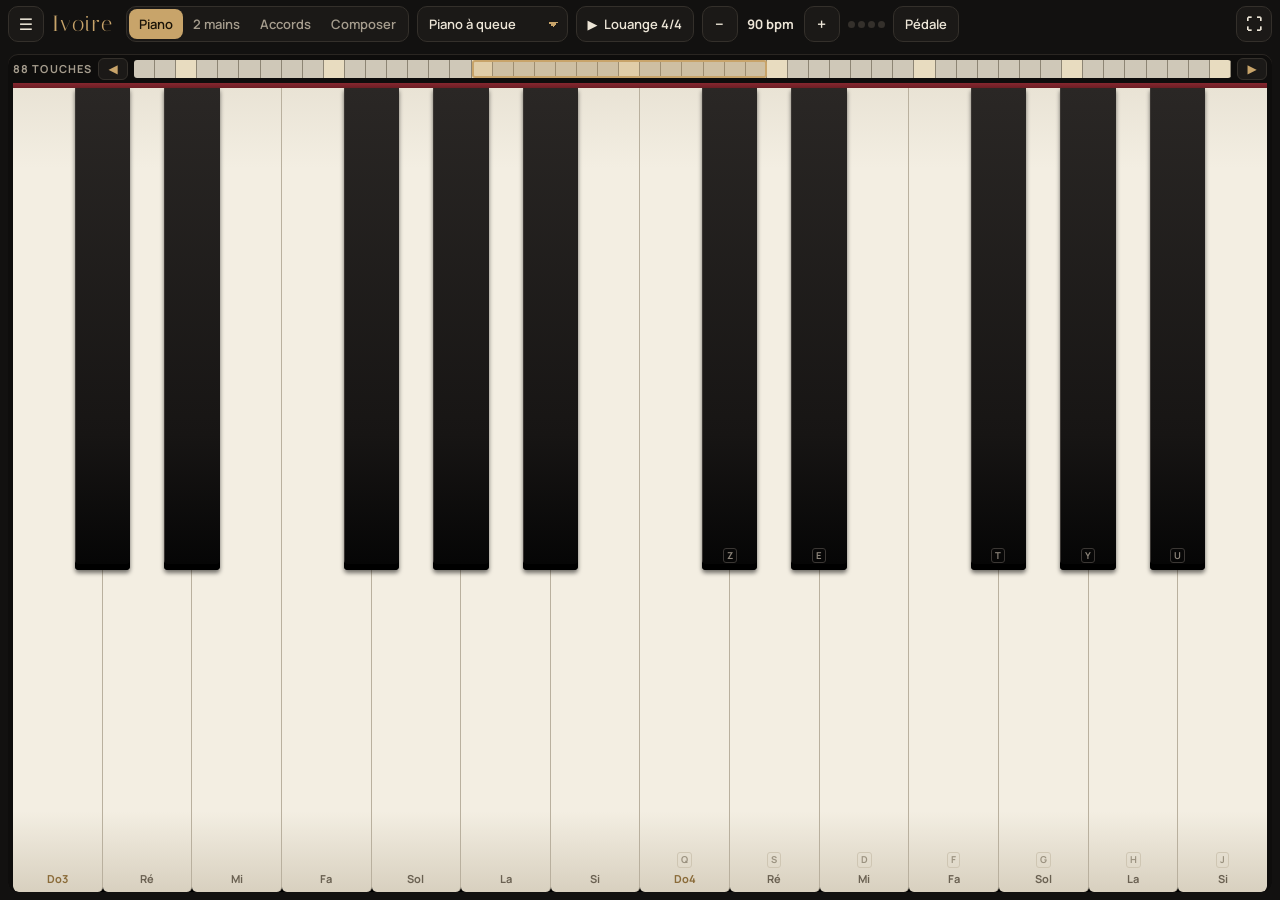
==== commit caa09dc2: "Tempo de 20 à 1000 bpm, défilement en restant appuyé, saisie exacte - Les boutons + et − font défile" ====
--- a/index.html
+++ b/index.html
@@ -259,6 +259,7 @@
     <div class="ligne"><span>Tempo</span>
       <span class="pas"><button type="button" class="bt carre" id="bpm-moins-2" aria-label="Ralentir">−</button><output id="bpm-aff-2">90 bpm</output><button type="button" class="bt carre" id="bpm-plus-2" aria-label="Accélérer">+</button></span>
     </div>
+    <div class="ligne"><label for="bpm-saisie">Tempo exact (20 à 1000)</label><input type="number" class="bt" id="bpm-saisie" min="20" max="1000" step="1" inputmode="numeric" style="width:96px;cursor:text"></div>
     <div class="ligne"><span>Taper le tempo</span><button type="button" class="bt" id="tap">Tape ici en rythme</button></div>
     <div class="ligne"><label for="vol-rythme">Volume du rythme</label><input type="range" id="vol-rythme" min="0" max="100" value="70"></div>
   </section>
@@ -777,6 +778,8 @@
   window.addEventListener("pointerup", finPointeur);
   window.addEventListener("pointercancel", finPointeur);
   scene.addEventListener("contextmenu", e => e.preventDefault());
+  scene.addEventListener("touchstart", e => { if (e.target.closest(".touches")) e.preventDefault(); }, { passive: false });
+  scene.addEventListener("touchmove", e => { if (e.target.closest(".touches")) e.preventDefault(); }, { passive: false });
 
   // ---------- Clavier d'ordinateur ----------
   window.addEventListener("keydown", e => {
@@ -960,10 +963,12 @@
     b.firstChild.textContent = rythme.actif ? "■ " : "▶ ";
     document.getElementById("rythme-nom-court").textContent = style().nom;
     ["bpm-aff", "bpm-aff-2"].forEach(id => document.getElementById(id).textContent = reglages.bpm + " bpm");
+    const champ = document.getElementById("bpm-saisie"); if (champ && document.activeElement !== champ) champ.value = reglages.bpm;
     document.querySelectorAll("#styles button").forEach(x => x.setAttribute("aria-pressed", x.dataset.style === reglages.style ? "true" : "false"));
     dessinerBattements();
   }
-  function changerBpm(d) { reglages.bpm = Math.max(40, Math.min(200, reglages.bpm + d)); sauver(); majRythmeUI(); syncChant(); }
+  const BPM_MIN = 20, BPM_MAX = 1000;
+  function changerBpm(d) { reglages.bpm = Math.max(BPM_MIN, Math.min(BPM_MAX, reglages.bpm + d)); sauver(); majRythmeUI(); syncChant(); }
   let taps = [];
   function taper() {
     const now = performance.now();
@@ -971,7 +976,7 @@
     if (taps.length >= 3) {
       const ecarts = taps.slice(1).map((t, i) => t - taps[i]);
       const moyen = ecarts.reduce((a, b) => a + b, 0) / ecarts.length;
-      reglages.bpm = Math.max(40, Math.min(200, Math.round(60000 / moyen))); sauver(); majRythmeUI(); syncChant();
+      reglages.bpm = Math.max(BPM_MIN, Math.min(BPM_MAX, Math.round(60000 / moyen))); sauver(); majRythmeUI(); syncChant();
     }
     if (audio()) frappe("clic", ctx.currentTime, false);
   }
@@ -1556,8 +1561,22 @@
   document.getElementById("styles").innerHTML = Object.entries(STYLES).map(([id, s]) => `<button type="button" class="bt" id="style-${id}" data-style="${id}">${s.nom}</button>`).join("");
   document.querySelectorAll("#styles button").forEach(b => b.addEventListener("click", () => { reglages.style = b.dataset.style; sauver(); if (rythme.actif) { rythme.pas = 0; } majRythmeUI(); syncChant(); }));
   document.getElementById("rythme-lancer").addEventListener("click", () => rythme.actif ? (lecteur.actif ? arreterLecteur() : arreterRythme()) : lancerRythme());
-  ["bpm-moins", "bpm-moins-2"].forEach(id => document.getElementById(id).addEventListener("click", () => changerBpm(-2)));
-  ["bpm-plus", "bpm-plus-2"].forEach(id => document.getElementById(id).addEventListener("click", () => changerBpm(2)));
+  function repetition(bouton, sens) {
+    let attenteRep, minuterieRep, n = 0;
+    const pas = () => { n++; changerBpm(sens * (n < 10 ? 1 : n < 25 ? 5 : 10)); };
+    const fin = () => { clearTimeout(attenteRep); clearInterval(minuterieRep); };
+    bouton.addEventListener("pointerdown", e => { e.preventDefault(); fin(); n = 0; pas(); attenteRep = setTimeout(() => { minuterieRep = setInterval(pas, 70); }, 400); });
+    ["pointerup", "pointerleave", "pointercancel"].forEach(ev => bouton.addEventListener(ev, fin));
+    bouton.addEventListener("click", e => { if (e.detail === 0) changerBpm(sens); });   // clavier : Entrée ou Espace
+  }
+  ["bpm-moins", "bpm-moins-2"].forEach(id => repetition(document.getElementById(id), -1));
+  ["bpm-plus", "bpm-plus-2"].forEach(id => repetition(document.getElementById(id), 1));
+  const saisieBpm = document.getElementById("bpm-saisie");
+  saisieBpm.addEventListener("change", () => {
+    const v = Math.round(+saisieBpm.value);
+    if (v >= BPM_MIN && v <= BPM_MAX) { reglages.bpm = v; sauver(); majRythmeUI(); syncChant(); }
+    else saisieBpm.value = reglages.bpm;
+  });
   document.getElementById("tap").addEventListener("click", taper);
   const volR = document.getElementById("vol-rythme"); volR.value = reglages.volRythme;
   volR.addEventListener("input", () => { reglages.volRythme = +volR.value; sauver(); if (batterie) batterie.gain.setTargetAtTime(reglages.volRythme / 100, ctx.currentTime, 0.02); });
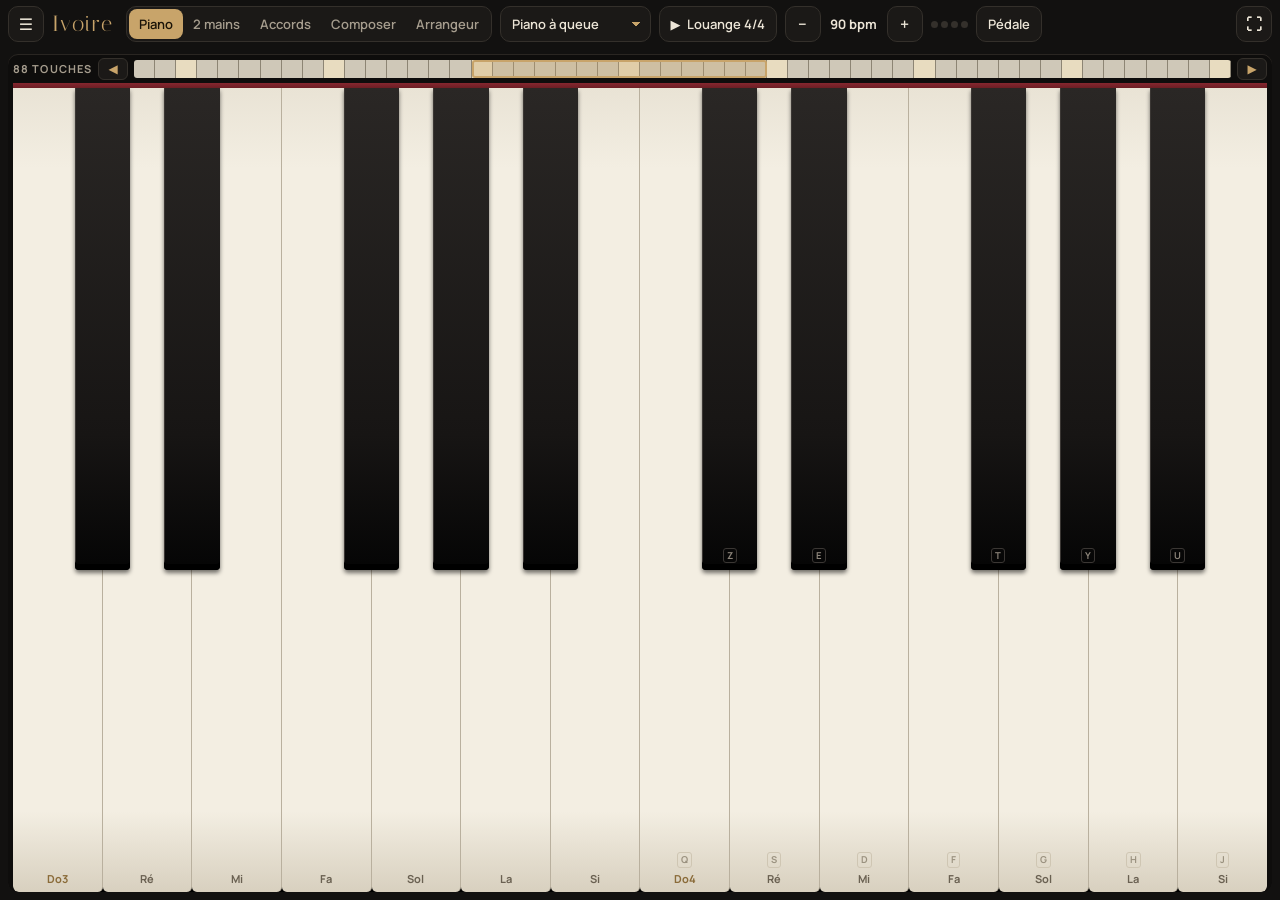
==== commit 47424890: "Mode Arrangeur : accompagnement automatique comme un clavier arrangeur - La main gauche joue l'accor" ====
--- a/index.html
+++ b/index.html
@@ -183,6 +183,22 @@
 .bt.plein{background:var(--laiton);color:#1b1408;border-color:var(--laiton)}
 .c-prompteur{font-family:var(--affiche);font-size:19px;line-height:1.25;color:var(--laiton-clair);flex:1;min-width:120px;white-space:nowrap;overflow:hidden;text-overflow:ellipsis}
 
+/* ---------- Arrangeur ---------- */
+.arr{flex:none;display:flex;flex-direction:column;gap:6px;background:var(--laque-2);border-radius:10px;padding:8px;min-width:0}
+.a-ligne{display:flex;gap:6px;align-items:center;overflow-x:auto;scrollbar-width:none;flex-wrap:nowrap}
+.a-ligne::-webkit-scrollbar{display:none}
+.a-ligne > *{flex:none}
+.a-accord{margin-left:auto;font-family:var(--affiche);font-size:30px;line-height:1;color:var(--laiton-clair);min-width:84px;text-align:right;padding-right:4px}
+.a-sections button{min-width:46px}
+.a-sections button.attente{box-shadow:inset 0 0 0 2px var(--laiton);animation:clignote .5s infinite alternate}
+@keyframes clignote{to{opacity:.5}}
+@media (prefers-reduced-motion:reduce){.a-sections button.attente{animation:none}}
+.a-vol{display:inline-flex;gap:6px;align-items:center;color:var(--texte-2);font-weight:600;font-size:13px}
+.a-vol input{width:110px}
+.blanche.gauche{background:linear-gradient(180deg,#d6dbdf 0%,#e3e7ea 12%,#e3e7ea 90%,#c6ccd1 100%)}
+.blanche.gauche.appuyee{background:linear-gradient(180deg,#b5c0ca 0%,#ccd5dc 100%)}
+.noire.gauche{background:linear-gradient(180deg,#27313b 0%,#141a20 70%,#07090b 100%)}
+
 /* ---------- Menu ---------- */
 .voile{position:fixed;inset:0;background:#000a;z-index:20}
 .menu{position:fixed;top:0;bottom:0;left:0;width:min(440px,100%);background:var(--laque-2);z-index:21;overflow-y:auto;overscroll-behavior:contain;
@@ -220,9 +236,10 @@
       <button type="button" id="mode-deux" data-mode="deux" aria-pressed="false">2 mains</button>
       <button type="button" id="mode-accords" data-mode="accords" aria-pressed="false">Accords</button>
       <button type="button" id="mode-composer" data-mode="composer" aria-pressed="false">Composer</button>
+      <button type="button" id="mode-arrangeur" data-mode="arrangeur" aria-pressed="false">Arrangeur</button>
     </div>
     <select class="bt masque-etroit" id="son-rapide" aria-label="Son"></select>
-    <button type="button" class="bt" id="rythme-lancer" aria-pressed="false" aria-label="Lancer le rythme">▶ <span id="rythme-nom-court">Rythme</span></button>
+    <button type="button" class="bt" id="rythme-lancer" aria-pressed="false" aria-label="Lancer le rythme">▶ <span id="rythme-nom-court" class="masque-etroit">Rythme</span></button>
     <span class="tempo">
       <button type="button" class="bt carre" id="bpm-moins" aria-label="Ralentir">−</button>
       <output id="bpm-aff">90 bpm</output>
@@ -378,7 +395,8 @@
     mode: "piano", son: "concert", volume: 85, reverb: 22, nom: "fr", clavier: "azerty", taille: 14,
     tonalite: 0, majeur: true, gamme: false, transpo: 0,
     style: "louange", bpm: 90, volRythme: 70,
-    debuts: { piano: 48, haut: 60, bas: 36, accords: 55, compo: 55 }, chantId: null
+    debuts: { piano: 48, haut: 60, bas: 36, accords: 55, compo: 55, arr: 48 }, chantId: null,
+    arrStyle: "louange", doigte: "complet", couche: false, split: 60, volAccomp: 70, arrSync: true
   };
   try {
     const lu = JSON.parse(localStorage.getItem(CLE) || "{}");
@@ -620,8 +638,23 @@
     }
     return null;
   }
+  // Même reconnaissance, mais renvoie la fondamentale et la qualité
+  function analyser(midis) {
+    const pcs = [...new Set(midis.map(m => m % 12))];
+    if (pcs.length < 3) return null;
+    const ordre = ["maj", "min", "7", "m7", "maj7", "6", "dim", "m7b5", "sus4", "sus2", "aug"];
+    for (const q of ordre) {
+      const iv = QUALITES[q].iv; if (iv.length !== pcs.length) continue;
+      for (const rac of pcs) {
+        const rel = pcs.map(p => (p - rac + 12) % 12).sort((a, b) => a - b);
+        if (rel.join() === iv.join()) return { pc: rac, q };
+      }
+    }
+    return null;
+  }
   let accordAffiche = "";
   function majAccord() {
+    if (reglages.mode === "arrangeur") return;          // l'arrangeur affiche l'accord de la main gauche
     const actives = [...voix.entries()].filter(([c]) => !c.startsWith("d")).map(([, x]) => x.m);
     const nom = reconnaitre(actives);
     if (nom) accordAffiche = nom;
@@ -649,10 +682,12 @@
     const mode = reglages.mode;
     compo = null;
     if (mode === "composer") construireComposeur();
+    if (mode === "arrangeur") construireArrangeur();
     const def = mode === "deux"
       ? [{ id: "haut", role: "Main droite" }, { id: "bas", role: "Main gauche" }]
       : mode === "accords" ? [{ id: "accords", role: "Mélodie" }]
-      : mode === "composer" ? [{ id: "compo", role: "Ta mélodie" }] : [{ id: "piano", role: "88 touches" }];
+      : mode === "composer" ? [{ id: "compo", role: "Ta mélodie" }]
+      : mode === "arrangeur" ? [{ id: "arr", role: "Accords | Mélodie" }] : [{ id: "piano", role: "88 touches" }];
     def.forEach(d => {
       const z = { id: d.id, role: d.role, debut: blanchePlusProche(reglages.debuts[d.id]) };
       const el = document.createElement("section"); el.className = "zone"; el.setAttribute("aria-label", d.role);
@@ -692,7 +727,7 @@
     z.carte.addEventListener("pointercancel", () => { actif = false; });
   }
   function dessinerZones() { zones.forEach(dessinerZone); dessinerAideClavier(); }
-  function zoneClavierOrdi() { return zones.find(z => z.id === "haut" || z.id === "piano" || z.id === "accords" || z.id === "compo"); }
+  function zoneClavierOrdi() { return zones.find(z => z.id === "haut" || z.id === "piano" || z.id === "accords" || z.id === "compo" || z.id === "arr"); }
   function debutClavierOrdi(z) {
     const bas = BLANCHES[z.debut], haut = BLANCHES[z.debut + z.nb - 1];
     if (60 >= bas && 60 <= haut) return 60;
@@ -716,12 +751,13 @@
       const lettre = lettres[m] ? `<span class="lettre">${lettres[m]}</span>` : "";
       const pc = m % 12;
       const point = reglages.gamme && gamme.includes(pc) ? `<span class="point${pc === reglages.tonalite ? " tonique" : ""}"></span>` : "";
+      const gcl = z.id === "arr" && m < reglages.split ? " gauche" : "";
       if (NOIRE[pc]) {
-        html += `<div class="touche noire" data-midi="${m}" role="button" aria-label="${nomDe(m, true)}" style="left:calc(${iB * larg}% - ${larg * 0.31}%);width:${larg * 0.62}%">${point}${lettre}</div>`;
+        html += `<div class="touche noire${gcl}" data-midi="${m}" role="button" aria-label="${nomDe(m, true)}" style="left:calc(${iB * larg}% - ${larg * 0.31}%);width:${larg * 0.62}%">${point}${lettre}</div>`;
       } else {
         const estDo = pc === 0;
         const nom = reglages.nom === "aucun" ? "" : `<span class="nom${estDo ? " do" : ""}">${nomDe(m, estDo)}</span>`;
-        html += `<div class="touche blanche" data-midi="${m}" role="button" aria-label="${nomDe(m, true)}">${point}${lettre}${nom}</div>`;
+        html += `<div class="touche blanche${gcl}" data-midi="${m}" role="button" aria-label="${nomDe(m, true)}">${point}${lettre}${nom}</div>`;
         iB++;
       }
     }
@@ -744,7 +780,9 @@
     const z = zones.find(x => x.id === zoneId); if (!z) return;
     appuis.set(id, { zone: zoneId, m });
     marquer(z, m, true);
+    if (zoneId === "arr" && m < reglages.split) { gaucheAppui(m); return; }
     jouer(cleNote(zoneId, m), sortieDe(m), force);
+    if (zoneId === "arr" && reglages.couche) jouer("couche:" + m, sortieDe(m), force * 0.7, { son: "nappe" });
     verifierMelodie(m);
   }
   function relever(id) {
@@ -753,7 +791,9 @@
     const encore = [...appuis.values()].some(x => x.zone === a.zone && x.m === a.m);
     if (encore) return;
     const z = zones.find(x => x.id === a.zone); if (z) marquer(z, a.m, false);
+    if (a.zone === "arr" && a.m < reglages.split) { gaucheLacher(a.m); return; }
     lacher(cleNote(a.zone, a.m));
+    if (a.zone === "arr") lacher("couche:" + a.m);
   }
   function forceDepuis(e, el) {
     const r = el.getBoundingClientRect();
@@ -921,6 +961,17 @@
       o.frequency.setValueAtTime(fr * 1.25, t); o.frequency.exponentialRampToValueAtTime(fr, t + 0.03);
       g.gain.setValueAtTime(0.5 * v, t); g.gain.exponentialRampToValueAtTime(0.001, t + 0.28);
       o.connect(g); o.start(t); stop(o, t + 0.3);
+    } else if (type === "tomH" || type === "tomB") {
+      const o = ctx.createOscillator(), fr = type === "tomH" ? 200 : 130;
+      o.frequency.setValueAtTime(fr * 1.4, t); o.frequency.exponentialRampToValueAtTime(fr, t + 0.08);
+      g.gain.setValueAtTime(0.6 * v, t); g.gain.exponentialRampToValueAtTime(0.001, t + 0.3);
+      o.connect(g); o.start(t); stop(o, t + 0.32);
+    } else if (type === "crash") {
+      const b = ctx.createBufferSource(), f = ctx.createBiquadFilter();
+      b.buffer = bruit(); b.loop = true; f.type = "highpass"; f.frequency.value = 5000;
+      b.connect(f); f.connect(g);
+      g.gain.setValueAtTime(0.35, t); g.gain.exponentialRampToValueAtTime(0.001, t + 1.8);
+      b.start(t); stop(b, t + 1.9);
     } else if (type === "clic" || type === "clicFort") {
       const o = ctx.createOscillator(); o.frequency.value = type === "clicFort" ? 2000 : 1400;
       g.gain.setValueAtTime(type === "clicFort" ? 0.5 : 0.32, t); g.gain.exponentialRampToValueAtTime(0.001, t + 0.04);
@@ -943,6 +994,7 @@
   }
   function lancerRythme() {
     if (!audio()) return;
+    if (arr.actif) arreterArr(false);
     rythme.actif = true; rythme.pas = 0; rythme.prochain = ctx.currentTime + 0.06;
     planifier(); rythme.minuterie = setInterval(planifier, 25);
     majRythmeUI();
@@ -1008,7 +1060,7 @@
     bandeau.innerHTML = portrait + s.suite.map((n, i) => `<span class="puce ${i < position ? "faite" : i === position && modeMelodie !== "repos" ? "courante" : ""}">${nomDe(n.m, false)}</span>`).join("") +
       (info ? `<span class="info${bravo ? " bravo" : ""}">${info}</span>` : "");
   }
-  function zoneMelodie() { return zones.find(z => z.id === "haut" || z.id === "piano" || z.id === "accords" || z.id === "compo"); }
+  function zoneMelodie() { return zones.find(z => z.id === "haut" || z.id === "piano" || z.id === "accords" || z.id === "compo" || z.id === "arr"); }
   function montrerPlage(notes) {
     const z = zoneMelodie(); if (!z) return;
     const bas = Math.min(...notes), haut = Math.max(...notes);
@@ -1482,6 +1534,343 @@
   });
 
   // =========================================================
+  // Mode Arrangeur : la main gauche donne l'accord, l'orchestre suit
+  // =========================================================
+  // Motifs : un caractère par pas.  Basse : R fondamentale, 5 quinte, 8 octave, 3 tierce, . silence.
+  // Accompagnement : X accord tenu, x accord court, a arpège (une note à la fois).
+  const ARR = {
+    louange: { nom: "Louange pop", bpm: 96, temps: 4, parTemps: 4,
+      A: { batterie: { kick: "x.....x.x.......", snare: "....x.......x...", hat: "x.x.x.x.x.x.x.x." }, basse: "R.....R.R...5...",
+           couches: [{ son: "concert", motif: "X.......X.......", force: 0.55 }] },
+      B: { batterie: { kick: "x.....x.x.....x.", snare: "....x.......x...", hat: "xxxxxxxxxxxxxxxx", clap: "....x.......x..." }, basse: "R..R..R.R..R5.8.",
+           couches: [{ son: "concert", motif: "X..x..X...x.X...", force: 0.6 }, { son: "nappe", motif: "X...............", force: 0.45 }] } },
+    adoration: { nom: "Adoration (ballade)", bpm: 68, temps: 4, parTemps: 4,
+      A: { batterie: { kick: "x.........x.....", rim: "....x.......x...", shaker: "..x...x...x...x." }, basse: "R.......5.......",
+           couches: [{ son: "concert", motif: "a.a.a.a.a.a.a.a.", force: 0.45 }, { son: "nappe", motif: "X...............", force: 0.4 }] },
+      B: { batterie: { kick: "x.....x...x.....", snare: "....x.......x...", hat: "x.x.x.x.x.x.x.x." }, basse: "R.....R.5.....8.",
+           couches: [{ son: "concert", motif: "X.......X...x...", force: 0.55 }, { son: "nappe", motif: "X...............", force: 0.5 }] } },
+    gospel: { nom: "Gospel 12/8", bpm: 64, temps: 4, parTemps: 3,
+      A: { batterie: { kick: "x.....x..x..", snare: "...x.....x..", hat: "x.xx.xx.xx.x" }, basse: "R.....5..R..",
+           couches: [{ son: "concert", motif: "X..x.xX..x.x", force: 0.55 }] },
+      B: { batterie: { kick: "x..x..x..x..", snare: "...x.....x..", hat: "xxxxxxxxxxxx", clap: "...x.....x.." }, basse: "R..R..5..8..",
+           couches: [{ son: "concert", motif: "X.xx.xX.xx.x", force: 0.6 }, { son: "orgue", motif: "X...........", force: 0.35 }] } },
+    afro: { nom: "Afro-louange 12/8", bpm: 108, temps: 4, parTemps: 3,
+      A: { batterie: { kick: "x.....x.....", cloche: "x.x.xx.x.x.x", congaB: "..x.....x...", shaker: "xxxxxxxxxxxx" }, basse: "R..R..5..R..",
+           couches: [{ son: "guitare", motif: "x.xx.xx.xx.x", force: 0.5 }] },
+      B: { batterie: { kick: "x..x..x..x..", cloche: "x.x.xx.x.x.x", congaB: "..x..x..x..x", congaH: ".x..x..x..x.", snare: "...x.....x.." }, basse: "R.RR..5.58..",
+           couches: [{ son: "guitare", motif: "x.xx.xx.xx.x", force: 0.55 }, { son: "concert", motif: "X.....X.....", force: 0.45 }] } },
+    makossa: { nom: "Makossa", bpm: 118, temps: 4, parTemps: 4,
+      A: { batterie: { kick: "x...x...x...x...", snare: "....x.......x...", hat: "..x...x...x...x.", congaH: "x..x..x...x.x..." }, basse: "R.R.5.R.R.R.5.8.",
+           couches: [{ son: "guitare", motif: "x.x.x.x.x.x.x.x.", force: 0.45 }] },
+      B: { batterie: { kick: "x...x...x...x...", snare: "....x..x....x...", hat: "x.x.x.x.x.x.x.x.", congaH: "x..x..x...x.x...", shaker: "xxxxxxxxxxxxxxxx" }, basse: "R.RR5.R.R.RR5.8.",
+           couches: [{ son: "guitare", motif: "xxx.x.xxx.x.x.x.", force: 0.5 }, { son: "concert", motif: "X.......X.......", force: 0.4 }] } },
+    rumba: { nom: "Rumba congolaise", bpm: 120, temps: 4, parTemps: 4,
+      A: { batterie: { kick: "x..x....x..x....", rim: "x..x..x...x.x...", shaker: "xxxxxxxxxxxxxxxx" }, basse: "R..5..R.R..5..8.",
+           couches: [{ son: "guitare", motif: "a.aa.a.aa.aa.a.a", force: 0.45 }] },
+      B: { batterie: { kick: "x..x....x..x....", snare: "....x.......x...", rim: "x..x..x...x.x...", hat: "x.x.x.x.x.x.x.x." }, basse: "R.R5..R.R.R5..8.",
+           couches: [{ son: "guitare", motif: "a.aa.a.aa.aa.a.a", force: 0.5 }, { son: "guitare", motif: "x...x...x...x...", force: 0.35 }] } },
+    zouk: { nom: "Zouk", bpm: 90, temps: 4, parTemps: 4,
+      A: { batterie: { kick: "x...x...x...x...", rim: "..x..x....x..x..", hat: "x.x.x.x.x.x.x.x." }, basse: "R..R..R.R..R..5.",
+           couches: [{ son: "concert", motif: "X.......X.......", force: 0.45 }, { son: "nappe", motif: "X...............", force: 0.35 }] },
+      B: { batterie: { kick: "x...x...x...x...", snare: "...x..x....x..x.", hat: "xxxxxxxxxxxxxxxx" }, basse: "R..R..R.R..R..58",
+           couches: [{ son: "concert", motif: "x..x..x.x..x..x.", force: 0.5 }, { son: "nappe", motif: "X...............", force: 0.4 }] } },
+    sixhuit: { nom: "Lent 6/8", bpm: 58, temps: 2, parTemps: 3,
+      A: { batterie: { kick: "x.....", rim: "...x..", shaker: "xxxxxx" }, basse: "R..5..",
+           couches: [{ son: "concert", motif: "aaaaaa", force: 0.45 }] },
+      B: { batterie: { kick: "x.....", snare: "...x..", hat: "xxxxxx" }, basse: "R..5..",
+           couches: [{ son: "concert", motif: "aaaaaa", force: 0.5 }, { son: "nappe", motif: "X.....", force: 0.4 }] } }
+  };
+
+  const arr = { actif: false, section: "A", depart: "A", suivante: null, apresBreak: "A", mesureIntro: 0, finJouee: false,
+    remplir: false, pas: 0, prochain: 0, minuterie: null, accord: null, arp: 0, couches: {}, coups: 0 };
+  const gauche = new Set();       // notes tenues à la main gauche
+  let accGain = null;
+  function sortieAccomp() {
+    if (!accGain) { accGain = ctx.createGain(); accGain.gain.value = reglages.volAccomp / 100; accGain.connect(maitre); }
+    return accGain;
+  }
+  const arrStyle = () => ARR[reglages.arrStyle] || ARR.louange;
+
+  // ---------- Reconnaître l'accord de la main gauche ----------
+  function lireAccord(notes) {
+    if (!notes.length) return null;
+    const tri = [...notes].sort((a, b) => a - b);
+    if (reglages.doigte === "un") {
+      // Doigté « un doigt » des claviers arrangeurs :
+      // la note la plus haute donne l'accord ; une noire à sa gauche = mineur ; une blanche = 7e ; les deux = m7
+      const haut = tri[tri.length - 1], autres = tri.filter(n => n < haut);
+      const noire = autres.some(n => NOIRE[n % 12]), blanche = autres.some(n => !NOIRE[n % 12]);
+      return { pc: haut % 12, q: noire && blanche ? "m7" : noire ? "min" : blanche ? "7" : "maj" };
+    }
+    const a = analyser(tri);
+    if (a) return a;
+    if (tri.length === 1) return { pc: tri[0] % 12, q: "maj" };
+    const iv = (tri[1] - tri[0]) % 12;
+    return { pc: tri[0] % 12, q: iv === 3 ? "min" : "maj" };
+  }
+  function gaucheAppui(m) {
+    gauche.add(m);
+    const a = lireAccord([...gauche]); if (!a) return;
+    const change = !arr.accord || arr.accord.pc !== a.pc || arr.accord.q !== a.q;
+    arr.accord = a;
+    afficherAccordArr();
+    if (!arr.actif && reglages.arrSync) demarrerArr();
+    else if (arr.actif && change) relancerAccord();
+  }
+  function gaucheLacher(m) { gauche.delete(m); }   // l'accord reste en mémoire, comme sur un arrangeur
+  function afficherAccordArr() {
+    const a = arr.accord, txt = a ? nomAccord(a.pc, a.q) : "—";
+    const el = document.getElementById("a-accord"); if (el) el.textContent = txt;
+    document.getElementById("accord").textContent = a ? txt : "";
+  }
+
+  // ---------- Instruments de l'orchestre (programmés à l'heure exacte) ----------
+  function noteOrchestre(t, m, force, duree, son) {
+    const g = ctx.createGain(), srcs = [], f0 = frequence(m);
+    g.connect(sortieAccomp());
+    g.gain.setValueAtTime(0, t);
+    if (son === "concert" && tampons.size) {
+      const s = echantillonProche(m), src = ctx.createBufferSource(), lp = ctx.createBiquadFilter();
+      src.buffer = tampons.get(s); src.playbackRate.value = Math.pow(2, (m - s) / 12);
+      lp.type = "lowpass"; lp.frequency.value = 900 + 15000 * force * force;
+      src.connect(lp); lp.connect(g);
+      g.gain.setValueAtTime(0.12 + 0.95 * Math.pow(force, 1.6), t);
+      g.gain.setTargetAtTime(0, t + duree, 0.12);
+      src.start(t); stop(src, t + duree + 1); srcs.push(src);
+    } else if (son === "basse") {
+      const o = ctx.createOscillator(), sub = ctx.createOscillator(), lp = ctx.createBiquadFilter();
+      o.type = "triangle"; o.frequency.value = f0; sub.type = "sine"; sub.frequency.value = f0;
+      lp.type = "lowpass"; lp.frequency.value = 650; lp.Q.value = 0.8;
+      o.connect(lp); sub.connect(lp); lp.connect(g);
+      const pic = 0.75 * force;
+      g.gain.linearRampToValueAtTime(pic, t + 0.006);
+      g.gain.setTargetAtTime(pic * 0.55, t + 0.01, 0.18);
+      g.gain.setTargetAtTime(0, t + duree, 0.04);
+      [o, sub].forEach(x => { x.start(t); stop(x, t + duree + 0.4); srcs.push(x); });
+    } else if (son === "guitare") {
+      const o = ctx.createOscillator(), lp = ctx.createBiquadFilter();
+      o.type = "sawtooth"; o.frequency.value = f0;
+      lp.type = "lowpass"; lp.frequency.setValueAtTime(2600 + 2400 * force, t); lp.frequency.exponentialRampToValueAtTime(500, t + 0.22);
+      o.connect(lp); lp.connect(g);
+      g.gain.linearRampToValueAtTime(0.2 * force, t + 0.004);
+      g.gain.setTargetAtTime(0, t + 0.01, Math.min(0.28, Math.max(0.08, duree / 2)));
+      o.start(t); stop(o, t + duree + 0.6); srcs.push(o);
+    } else if (son === "orgue") {
+      [[1, 0.5], [2, 0.3], [4, 0.15]].forEach(([r, a]) => { const o = ctx.createOscillator(), og = ctx.createGain(); o.type = "sine"; o.frequency.value = f0 * r; og.gain.value = a; o.connect(og); og.connect(g); o.start(t); stop(o, t + duree + 0.3); srcs.push(o); });
+      g.gain.linearRampToValueAtTime(0.28 * force, t + 0.03);
+      g.gain.setTargetAtTime(0, t + duree, 0.05);
+    } else {
+      // nappe (et piano si les enregistrements ne sont pas encore chargés)
+      const lp = ctx.createBiquadFilter(); lp.type = "lowpass"; lp.frequency.value = son === "nappe" ? 1600 : 4000; lp.connect(g);
+      (son === "nappe" ? [-8, 0, 8] : [0]).forEach(c => { const o = ctx.createOscillator(); o.type = son === "nappe" ? "sawtooth" : "triangle"; o.frequency.value = f0 * Math.pow(2, c / 1200); o.connect(lp); o.start(t); stop(o, t + duree + 1.2); srcs.push(o); });
+      if (son === "nappe") { g.gain.linearRampToValueAtTime(0.13 * force, t + 0.35); g.gain.setTargetAtTime(0, t + duree, 0.35); }
+      else { g.gain.linearRampToValueAtTime(0.35 * force, t + 0.005); g.gain.setTargetAtTime(0, t + 0.01, 0.6); }
+    }
+    arr.coups++;
+    return { g, srcs };
+  }
+  function couperCouche(cle, t) {
+    (arr.couches[cle] || []).forEach(n => {
+      try { n.g.gain.cancelScheduledValues(t); n.g.gain.setTargetAtTime(0, t, 0.03); } catch (e) {}
+      n.srcs.forEach(s => stop(s, t + 0.25));
+    });
+    arr.couches[cle] = [];
+  }
+  function accordCourant() { return arr.accord || { pc: reglages.tonalite, q: reglages.majeur ? "maj" : "min" }; }
+  function notesBasse(c) {
+    const a = accordCourant(), racine = 36 + a.pc, iv = QUALITES[a.q].iv;
+    return { R: racine, "5": racine + (iv[2] || 7), "8": racine + 12, "3": racine + iv[1] }[c];
+  }
+  // Nombre de pas jusqu'au prochain coup du motif (pour savoir combien de temps tenir la note)
+  function jusquAuProchain(motif, p, n) {
+    for (let k = 1; k <= n; k++) if (motif[(p + k) % motif.length] !== ".") return k;
+    return n;
+  }
+
+  // ---------- Remplissage de batterie (fill) ----------
+  function fill(st, p, n) {
+    const moitie = Math.floor(n / 2), rel = p - moitie;
+    const r = {};
+    if (p < moitie) return null;
+    r.snare = true;
+    if (st.parTemps === 4 ? rel % 4 === 1 : rel % 3 === 1) r.tomH = true;
+    if (st.parTemps === 4 ? rel % 4 === 3 : rel % 3 === 2) r.tomB = true;
+    if (p === moitie) r.kick = true;
+    return r;
+  }
+
+  // ---------- Un pas de l'orchestre ----------
+  function pasArrangeur(p, t) {
+    const st = arrStyle(), n = st.temps * st.parTemps, dPas = 60 / reglages.bpm / st.parTemps;
+    if (p === 0) {
+      if (arr.section === "fin" && arr.finJouee) { finale(t); return false; }
+      if (arr.section === "intro") { arr.mesureIntro++; if (arr.mesureIntro > 2) arr.section = "A"; }
+      if (arr.section === "break") arr.section = arr.apresBreak;
+      if (arr.suivante) {
+        if (arr.suivante === "break") { arr.apresBreak = arr.section === "B" ? "B" : "A"; }
+        arr.section = arr.suivante; arr.suivante = null; arr.remplir = false; arr.finJouee = false;
+      }
+      if (arr.section === "fin") arr.finJouee = true;
+      setTimeout(majSectionsArr, Math.max(0, (t - ctx.currentTime) * 1000));
+    }
+    const v = arr.section === "B" || (arr.section === "break" && arr.apresBreak === "B") ? st.B : st.A;
+    const intro1 = arr.section === "intro" && arr.mesureIntro === 1;
+    const avecFill = arr.section === "break" || (arr.remplir && p >= n / 2) || (arr.section === "intro" && arr.mesureIntro === 2 && p >= n / 2);
+
+    // Batterie
+    const f = avecFill ? (arr.section === "break" && p < n / 2 ? {} : fill(st, p, n)) : null;
+    if (f) {
+      if (f.kick) frappe("kick", t, true);
+      if (f.snare) frappe("snare", t, false);
+      if (f.tomH) frappe("tomH", t, false);
+      if (f.tomB) frappe("tomB", t, false);
+      if (arr.section === "break" && p < n / 2 && p % st.parTemps === 0) frappe("hat", t, false);
+    } else {
+      Object.entries(v.batterie).forEach(([piste, motif]) => {
+        if (intro1 && (piste === "kick" || piste === "snare" || piste === "clap")) return;
+        const c = motif[p % motif.length];
+        if (c === "x" || c === "X") frappe(piste, t, p === 0 && piste === "kick");
+      });
+    }
+    if (arr.section === "break") return true;
+
+    // Basse
+    if (!intro1) {
+      const c = v.basse[p % v.basse.length];
+      if (c !== ".") {
+        couperCouche("basse", t);
+        const duree = jusquAuProchain(v.basse, p, n) * dPas * 0.92;
+        arr.couches.basse = [noteOrchestre(t, notesBasse(c), 0.85, duree, "basse")];
+      }
+    }
+    // Accords (piano, guitare, nappe, orgue)
+    const a = accordCourant(), { notes } = voicing(a.pc, a.q);
+    v.couches.forEach((couche, i) => {
+      const c = couche.motif[p % couche.motif.length]; if (c === ".") return;
+      const cle = "c" + i;
+      const duree = (c === "x" ? Math.min(1.5, jusquAuProchain(couche.motif, p, n)) : jusquAuProchain(couche.motif, p, n)) * dPas * 0.95;
+      couperCouche(cle, t);
+      if (c === "a") {
+        const arp = [...notes, notes[0] + 12, ...notes.slice(1).reverse()];
+        const m = arp[arr.arp++ % arp.length];
+        arr.couches[cle] = [noteOrchestre(t, m, couche.force, Math.max(duree, dPas * 2), couche.son)];
+      } else {
+        arr.couches[cle] = notes.map(m => noteOrchestre(t, m, couche.force * (c === "x" ? 0.85 : 1), duree, couche.son));
+      }
+    });
+    return true;
+  }
+  // Un changement d'accord relance tout de suite la basse et les accords tenus
+  function relancerAccord() {
+    if (!arr.actif || arr.section === "break") return;
+    const st = arrStyle(), t = ctx.currentTime + 0.01, dPas = 60 / reglages.bpm / st.parTemps;
+    const v = arr.section === "B" ? st.B : st.A, a = accordCourant(), { notes } = voicing(a.pc, a.q);
+    const n = st.temps * st.parTemps, p = (arr.pas + n - 1) % n;
+    couperCouche("basse", t);
+    arr.couches.basse = [noteOrchestre(t, notesBasse("R"), 0.8, jusquAuProchain(v.basse, p, n) * dPas, "basse")];
+    v.couches.forEach((couche, i) => {
+      if (!couche.motif.includes("X")) return;          // les motifs rythmés reprennent au prochain coup
+      couperCouche("c" + i, t);
+      arr.couches["c" + i] = notes.map(m => noteOrchestre(t, m, couche.force, jusquAuProchain(couche.motif, p, n) * dPas, couche.son));
+    });
+  }
+  function finale(t) {
+    const a = accordCourant(), { notes, basse } = voicing(a.pc, a.q);
+    Object.keys(arr.couches).forEach(k => couperCouche(k, t));
+    frappe("kick", t, true); frappe("crash", t, true);
+    noteOrchestre(t, basse, 0.8, 2.5, "basse");
+    const son = arrStyle().A.couches[0].son;
+    [...notes, notes[0] + 12].forEach(m => noteOrchestre(t, m, 0.6, 2.6, son === "guitare" ? "concert" : son));
+    setTimeout(() => arreterArr(true), Math.max(0, (t - ctx.currentTime) * 1000) + 50);
+  }
+  function planifierArr() {
+    const st = arrStyle(), n = st.temps * st.parTemps, dPas = 60 / reglages.bpm / st.parTemps;
+    while (arr.actif && arr.prochain < ctx.currentTime + 0.12) {
+      const p = arr.pas, t = arr.prochain;
+      if (p % st.parTemps === 0) { const temps = p / st.parTemps; setTimeout(() => allumerBattement(temps), Math.max(0, (t - ctx.currentTime) * 1000)); }
+      if (!pasArrangeur(p, t)) break;
+      const panneau = document.querySelector(".arr"); if (panneau) panneau.dataset.coups = arr.coups;
+      arr.pas = (p + 1) % n; arr.prochain += dPas;
+    }
+  }
+  function demarrerArr() {
+    if (!audio()) return;
+    if (rythme.actif) arreterRythme();
+    if (lecteur.actif) arreterLecteur();
+    Object.assign(arr, { actif: true, pas: 0, prochain: ctx.currentTime + 0.06, section: arr.depart === "intro" ? "intro" : arr.depart, mesureIntro: 0, suivante: null, remplir: false, finJouee: false, arp: 0 });
+    rythme.actif = true;              // pour allumer les battements
+    planifierArr(); arr.minuterie = setInterval(planifierArr, 25);
+    majSectionsArr();
+  }
+  function arreterArr(laisserSonner) {
+    if (!arr.actif && !arr.minuterie) return;
+    arr.actif = false; clearInterval(arr.minuterie); arr.minuterie = null;
+    if (!laisserSonner) Object.keys(arr.couches).forEach(k => couperCouche(k, ctx.currentTime));
+    rythme.actif = false; allumerBattement(-1);
+    if (arr.depart === "fin") arr.depart = "A";
+    majSectionsArr();
+  }
+  function demanderSection(sec) {
+    if (!arr.actif) {
+      if (sec === "fin" || sec === "break") return;
+      arr.depart = sec; majSectionsArr(); return;
+    }
+    if (sec === "intro") return;
+    arr.suivante = sec;
+    arr.remplir = sec !== "break";      // petit roulement de batterie avant de changer
+    majSectionsArr();
+  }
+  function majSectionsArr() {
+    const p = document.getElementById("a-start");
+    if (p) { p.textContent = arr.actif ? "■ Arrêter" : "▶ Démarrer"; p.setAttribute("aria-pressed", arr.actif ? "true" : "false"); }
+    document.querySelectorAll("[data-sec]").forEach(b => {
+      const s = b.dataset.sec;
+      const courant = arr.actif ? arr.section === s : arr.depart === s;
+      b.setAttribute("aria-pressed", courant ? "true" : "false");
+      b.classList.toggle("attente", arr.actif && arr.suivante === s);
+    });
+    majRythmeUI();
+  }
+
+  // ---------- Panneau ----------
+  function construireArrangeur() {
+    const p = document.createElement("section");
+    p.className = "arr"; p.setAttribute("aria-label", "Arrangeur");
+    p.innerHTML = `
+      <div class="a-ligne">
+        <button type="button" class="bt plein" id="a-start" aria-pressed="false">▶ Démarrer</button>
+        <button type="button" class="bt" id="a-sync" aria-pressed="${reglages.arrSync}">Sync</button>
+        <span class="seg a-sections" role="group" aria-label="Partie du morceau">
+          <button type="button" id="a-intro" data-sec="intro">Intro</button><button type="button" id="a-a" data-sec="A">A</button><button type="button" id="a-b" data-sec="B">B</button><button type="button" id="a-break" data-sec="break">Break</button><button type="button" id="a-fin" data-sec="fin">Fin</button>
+        </span>
+        <select class="bt" id="a-style" aria-label="Style d'accompagnement">${Object.entries(ARR).map(([id, s]) => `<option value="${id}"${id === reglages.arrStyle ? " selected" : ""}>${s.nom}</option>`).join("")}</select>
+        <span class="a-accord" id="a-accord" aria-live="polite">—</span>
+      </div>
+      <div class="a-ligne">
+        <span class="seg" role="group" aria-label="Doigté des accords"><button type="button" id="a-complet" data-doigte="complet">Accord complet</button><button type="button" id="a-un" data-doigte="un">Un doigt</button></span>
+        <select class="bt" id="a-son" aria-label="Son de la main droite">${SONS.map(s => `<option value="${s.id}"${s.id === reglages.son ? " selected" : ""}>Main droite : ${s.nom}</option>`).join("")}</select>
+        <button type="button" class="bt" id="a-couche" aria-pressed="${reglages.couche}">+ Nappe</button>
+        <span class="pas">Séparation <button type="button" class="bt carre" id="a-split-moins" aria-label="Déplacer la séparation vers le grave">−</button><output id="a-split">${nomDe(reglages.split, true)}</output><button type="button" class="bt carre" id="a-split-plus" aria-label="Déplacer la séparation vers l'aigu">+</button></span>
+        <label class="a-vol" for="a-vol">Orchestre <input type="range" id="a-vol" min="0" max="100" value="${reglages.volAccomp}"></label>
+      </div>`;
+    scene.appendChild(p);
+    const q = s => p.querySelector(s);
+    q("#a-start").addEventListener("click", () => arr.actif ? (arr.section === "fin" ? arreterArr(false) : demanderSection("fin")) : demarrerArr());
+    q("#a-start").addEventListener("dblclick", () => arreterArr(false));
+    q("#a-sync").addEventListener("click", e => { reglages.arrSync = !reglages.arrSync; sauver(); e.currentTarget.setAttribute("aria-pressed", reglages.arrSync ? "true" : "false"); });
+    p.querySelectorAll("[data-sec]").forEach(b => b.addEventListener("click", () => demanderSection(b.dataset.sec)));
+    q("#a-style").addEventListener("change", e => { reglages.arrStyle = e.target.value; reglages.bpm = arrStyle().bpm; sauver(); if (arr.actif) { arr.pas = 0; } majRythmeUI(); });
+    p.querySelectorAll("[data-doigte]").forEach(b => { b.setAttribute("aria-pressed", b.dataset.doigte === reglages.doigte ? "true" : "false"); b.addEventListener("click", () => { reglages.doigte = b.dataset.doigte; sauver(); p.querySelectorAll("[data-doigte]").forEach(x => x.setAttribute("aria-pressed", x === b ? "true" : "false")); }); });
+    q("#a-son").addEventListener("change", e => { reglages.son = e.target.value; sauver(); majSons(); });
+    q("#a-couche").addEventListener("click", e => { reglages.couche = !reglages.couche; sauver(); e.currentTarget.setAttribute("aria-pressed", reglages.couche ? "true" : "false"); });
+    const split = d => { reglages.split = Math.max(36, Math.min(84, reglages.split + d)); sauver(); q("#a-split").textContent = nomDe(reglages.split, true); dessinerZones(); };
+    q("#a-split-moins").addEventListener("click", () => split(-1));
+    q("#a-split-plus").addEventListener("click", () => split(1));
+    q("#a-vol").addEventListener("input", e => { reglages.volAccomp = +e.target.value; sauver(); if (accGain) accGain.gain.setTargetAtTime(reglages.volAccomp / 100, ctx.currentTime, 0.02); });
+    afficherAccordArr(); majSectionsArr();
+  }
+
+  // =========================================================
   // Clavier MIDI (vraies touches)
   // =========================================================
   let acces = null;
@@ -1495,6 +1884,12 @@
   }
   function messageMidi(e) {
     const [statut, d1, d2] = e.data, type = statut & 0xf0;
+    if (reglages.mode === "arrangeur" && d1 < reglages.split && (type === 0x90 || type === 0x80)) {
+      const enfoncee = type === 0x90 && d2 > 0;
+      zones.forEach(z => marquer(z, d1, enfoncee));
+      if (enfoncee) gaucheAppui(d1); else gaucheLacher(d1);
+      return;
+    }
     if (type === 0x90 && d2 > 0) {                       // touche enfoncée
       const cle = "midi:" + d1;
       zones.forEach(z => marquer(z, d1, true));
@@ -1542,7 +1937,7 @@
       });
     });
   }
-  groupe("[data-mode]", "mode", b => b.dataset.mode, () => { finAccordPad(); arreterLecteur(); if (reglages.mode === "composer") appliquerChant(); construireScene(); });
+  groupe("[data-mode]", "mode", b => b.dataset.mode, () => { finAccordPad(); arreterLecteur(); arreterArr(false); if (reglages.mode === "composer") appliquerChant(); construireScene(); });
   groupe("[data-taille]", "taille", b => +b.dataset.taille, dessinerZones);
   groupe("[data-nom]", "nom", b => b.dataset.nom, () => { dessinerZones(); if (reglages.mode === "accords") construireScene(); remplirTonalites(); dessinerBandeau(); });
   groupe("[data-clavier]", "clavier", b => b.dataset.clavier, dessinerZones);
@@ -1560,7 +1955,7 @@
   // Rythmes
   document.getElementById("styles").innerHTML = Object.entries(STYLES).map(([id, s]) => `<button type="button" class="bt" id="style-${id}" data-style="${id}">${s.nom}</button>`).join("");
   document.querySelectorAll("#styles button").forEach(b => b.addEventListener("click", () => { reglages.style = b.dataset.style; sauver(); if (rythme.actif) { rythme.pas = 0; } majRythmeUI(); syncChant(); }));
-  document.getElementById("rythme-lancer").addEventListener("click", () => rythme.actif ? (lecteur.actif ? arreterLecteur() : arreterRythme()) : lancerRythme());
+  document.getElementById("rythme-lancer").addEventListener("click", () => arr.actif ? arreterArr(false) : rythme.actif ? (lecteur.actif ? arreterLecteur() : arreterRythme()) : lancerRythme());
   function repetition(bouton, sens) {
     let attenteRep, minuterieRep, n = 0;
     const pas = () => { n++; changerBpm(sens * (n < 10 ? 1 : n < 25 ? 5 : 10)); };
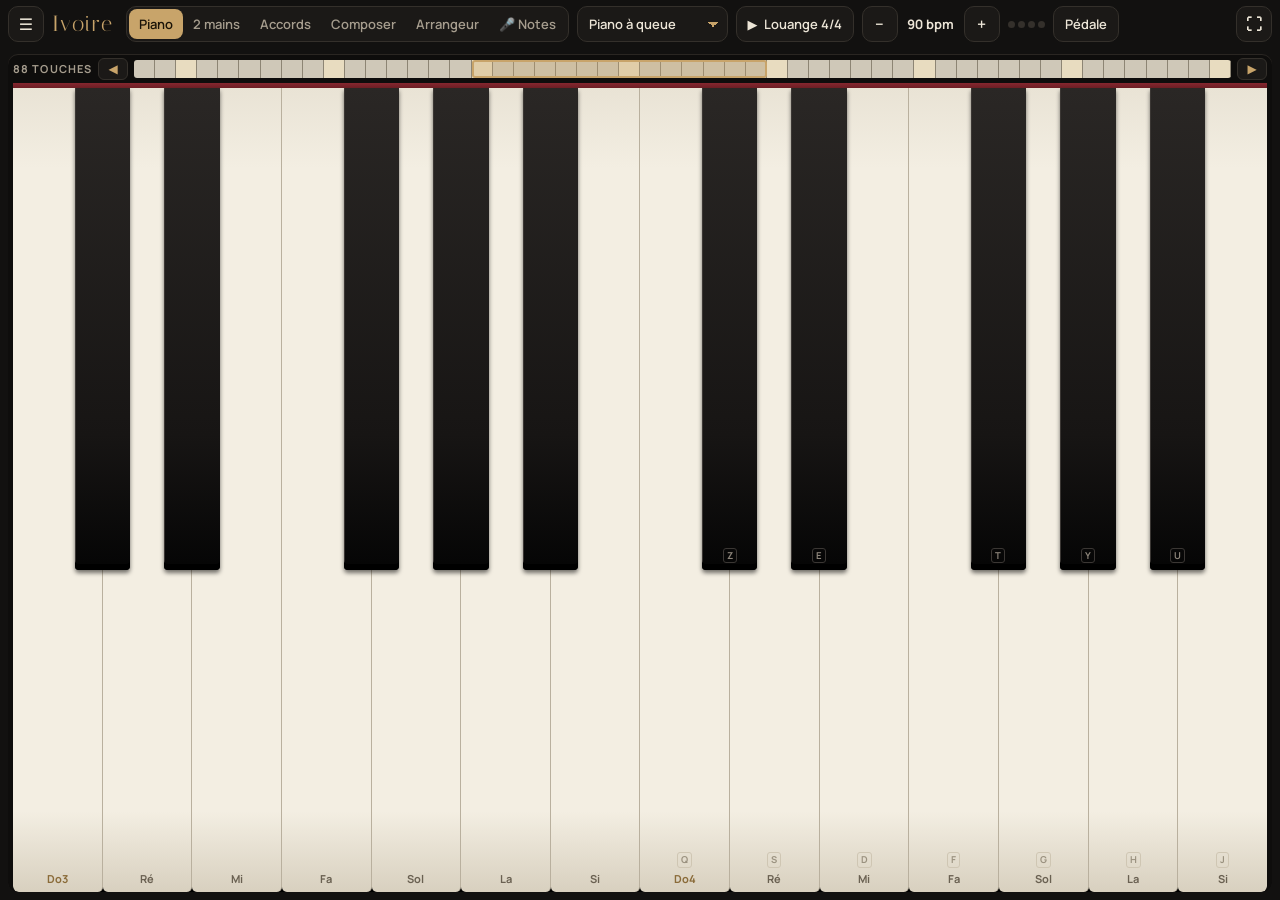
==== commit 4078066a: "Mode « Trouver les notes » : chanter ou importer un audio, le piano écrit les notes, la tonalité, le" ====
--- a/index.html
+++ b/index.html
@@ -147,6 +147,36 @@
 .pad button.note[aria-pressed="true"]{background:#3a2d17;border-color:var(--laiton)}
 @media (max-width:640px){.pad{grid-template-columns:repeat(5,minmax(0,1fr));height:auto}.pad button{min-height:56px}}
 
+/* ---------- Trouver les notes ---------- */
+.notes-voix{gap:8px}
+.n-milieu{display:flex;gap:8px;min-width:0;flex:none}
+.n-direct{flex:none;width:132px;border:1px solid var(--reflet);background:var(--laque);border-radius:10px;padding:6px 8px;display:flex;flex-direction:column;align-items:center;justify-content:center;gap:4px}
+.n-direct b{font-family:var(--affiche);font-weight:400;font-size:34px;line-height:1;color:var(--texte-2)}
+.n-direct b sub{font-size:13px;margin-left:2px;color:var(--texte-2)}
+.n-direct.chante b{color:var(--laiton-clair)}
+.n-direct[data-juste="1"].chante small{color:#7fd49a}
+.n-direct small{font-size:11.5px;font-weight:700;color:var(--texte-2)}
+.n-jauge{position:relative;width:100%;height:8px;border-radius:99px;background:linear-gradient(90deg,#8a3b2a,#3d4a2f 35%,#2f6b46 50%,#3d4a2f 65%,#8a3b2a)}
+.n-aiguille{position:absolute;top:-3px;left:50%;width:4px;height:14px;margin-left:-2px;border-radius:2px;background:var(--laiton-clair);transition:left .08s}
+.n-droite{flex:1;min-width:0;display:flex;flex-direction:column;gap:6px}
+.n-paroles{font-family:var(--ui);font-weight:600;width:100%;height:auto;min-height:44px;resize:vertical;cursor:text;text-align:left;padding:6px 10px;font-size:14px;line-height:1.35}
+.n-ligne{display:flex;gap:10px;align-items:center;min-width:0;font-size:13px;color:var(--texte-2);overflow-x:auto;scrollbar-width:none;white-space:nowrap}
+.n-ligne b{color:var(--laiton-clair)}
+.n-acc{display:flex;gap:6px;align-items:center}
+.n-acc b{font-family:var(--affiche);font-weight:400;font-size:17px;border:1px solid var(--reflet);border-radius:7px;padding:0 6px}
+.n-acc b.joue{background:var(--laiton);color:#1b1408}
+.n-resultat{display:flex;gap:5px;overflow-x:auto;min-height:56px;flex:none;padding-bottom:2px;scrollbar-width:thin;align-items:stretch}
+.n-syl{flex:none;min-width:44px;border:1px solid var(--reflet);background:var(--laque);border-radius:8px;display:flex;flex-direction:column;align-items:center;justify-content:center;padding:3px 6px;cursor:pointer}
+.n-syl b{font-family:var(--affiche);font-weight:400;font-size:19px;color:var(--laiton-clair);line-height:1.05}
+.n-syl small{font-size:12px;color:var(--texte);min-height:15px}
+.n-syl.sans b{color:var(--texte-2)}
+.n-syl.joue{background:var(--laiton);border-color:var(--laiton)}
+.n-syl.joue b,.n-syl.joue small{color:#1b1408}
+.n-vide{color:var(--texte-2);font-size:13px;align-self:center;white-space:normal}
+#n-micro.enreg{background:#b8452b;border-color:#b8452b;color:#fff}
+.bt.off{opacity:.45;pointer-events:none}
+@media (max-width:640px){.n-milieu{flex-direction:column}.n-direct{width:100%;flex-direction:row;gap:12px}.n-jauge{flex:1}}
+
 /* ---------- Composer ---------- */
 .compo{flex:none;display:flex;flex-direction:column;gap:6px;max-height:70%;min-width:0;overflow:hidden;background:var(--laque-2);border-radius:10px;padding:8px}
 .c-tete{display:flex;gap:6px;flex-wrap:nowrap;align-items:center;overflow-x:auto;scrollbar-width:none;flex:none}
@@ -237,6 +267,7 @@
       <button type="button" id="mode-accords" data-mode="accords" aria-pressed="false">Accords</button>
       <button type="button" id="mode-composer" data-mode="composer" aria-pressed="false">Composer</button>
       <button type="button" id="mode-arrangeur" data-mode="arrangeur" aria-pressed="false">Arrangeur</button>
+      <button type="button" id="mode-notes" data-mode="notes" aria-pressed="false" aria-label="Trouver les notes d'un chant">🎤 Notes</button>
     </div>
     <select class="bt masque-etroit" id="son-rapide" aria-label="Son"></select>
     <button type="button" class="bt" id="rythme-lancer" aria-pressed="false" aria-label="Lancer le rythme">▶ <span id="rythme-nom-court" class="masque-etroit">Rythme</span></button>
@@ -343,7 +374,7 @@
 
   <section aria-labelledby="m-conseils">
     <h3 id="m-conseils">Conseils</h3>
-    <p>Le son « Piano à queue » est un vrai piano Yamaha C5 enregistré : <em>Salamander Grand Piano</em> d'Alexander Holm, sous licence <a href="https://creativecommons.org/licenses/by/3.0/deed.fr" target="_blank" rel="noopener" style="color:var(--laiton)">CC BY 3.0</a>.</p>
+    <p>Le son « Piano à queue » est un vrai piano Yamaha C5 enregistré : <em>Salamander Grand Piano</em> d'Alexander Holm, sous licence <a href="https://creativecommons.org/licenses/by/3.0/deed.fr" target="_blank" rel="noopener" style="color:var(--laiton)">CC BY 3.0</a>. La batterie et les percussions sont de vrais instruments enregistrés : <em>Versilian Community Sample Library</em>, domaine public (CC0).</p>
     <p>Sur iPhone, désactive le mode silencieux (bouton sur le côté), sinon le piano ne fait aucun son. Pour moins de décalage entre le doigt et le son, branche un casque filaire plutôt que Bluetooth.</p>
   </section>
 </aside>
@@ -395,7 +426,7 @@
     mode: "piano", son: "concert", volume: 85, reverb: 22, nom: "fr", clavier: "azerty", taille: 14,
     tonalite: 0, majeur: true, gamme: false, transpo: 0,
     style: "louange", bpm: 90, volRythme: 70,
-    debuts: { piano: 48, haut: 60, bas: 36, accords: 55, compo: 55, arr: 48 }, chantId: null,
+    debuts: { piano: 48, haut: 60, bas: 36, accords: 55, compo: 55, arr: 48, voix: 53 }, chantId: null,
     arrStyle: "louange", doigte: "complet", couche: false, split: 60, volAccomp: 70, arrSync: true
   };
   try {
@@ -680,14 +711,15 @@
   function construireScene() {
     scene.textContent = ""; zones.length = 0;
     const mode = reglages.mode;
-    compo = null;
+    compo = null; panneauNotes = null;
     if (mode === "composer") construireComposeur();
+    if (mode === "notes") construireNotes();
     if (mode === "arrangeur") construireArrangeur();
     const def = mode === "deux"
       ? [{ id: "haut", role: "Main droite" }, { id: "bas", role: "Main gauche" }]
       : mode === "accords" ? [{ id: "accords", role: "Mélodie" }]
       : mode === "composer" ? [{ id: "compo", role: "Ta mélodie" }]
-      : mode === "arrangeur" ? [{ id: "arr", role: "Accords | Mélodie" }] : [{ id: "piano", role: "88 touches" }];
+      : mode === "arrangeur" ? [{ id: "arr", role: "Accords | Mélodie" }] : mode === "notes" ? [{ id: "voix", role: "Ta voix" }] : [{ id: "piano", role: "88 touches" }];
     def.forEach(d => {
       const z = { id: d.id, role: d.role, debut: blanchePlusProche(reglages.debuts[d.id]) };
       const el = document.createElement("section"); el.className = "zone"; el.setAttribute("aria-label", d.role);
@@ -727,7 +759,7 @@
     z.carte.addEventListener("pointercancel", () => { actif = false; });
   }
   function dessinerZones() { zones.forEach(dessinerZone); dessinerAideClavier(); }
-  function zoneClavierOrdi() { return zones.find(z => z.id === "haut" || z.id === "piano" || z.id === "accords" || z.id === "compo" || z.id === "arr"); }
+  function zoneClavierOrdi() { return zones.find(z => z.id === "haut" || z.id === "piano" || z.id === "accords" || z.id === "compo" || z.id === "arr" || z.id === "voix"); }
   function debutClavierOrdi(z) {
     const bas = BLANCHES[z.debut], haut = BLANCHES[z.debut + z.nb - 1];
     if (60 >= bas && 60 <= haut) return 60;
@@ -927,7 +959,48 @@
     sixhuit: { nom: "Lent 6/8", temps: 2, parTemps: 3, pistes: { kick: "x.....", snare: "...x..", hat: "xxxxxx" } },
     aucun: { nom: "Sans rythme", temps: 4, parTemps: 1, pistes: {} }
   };
+  // =========================================================
+  // Vraie batterie enregistrée (VCSL, domaine public CC0)
+  // =========================================================
+  const BATTERIE = {
+    kick: ["kick"], snare: ["snare1", "snare2"], rim: ["rim"], hat: ["hat1", "hat2"], hatOuvert: ["hatOuvert"],
+    tomH: ["tomH"], tomB: ["tomB"], crash: ["crash"], congaB: ["congaB"], congaH: ["congaH"],
+    shaker: ["shaker1", "shaker2"], cloche: ["cloche"], clap: ["clap1", "clap2"], clave: ["clave"], tamb: ["tamb"]
+  };
+  // Tous les fichiers sont normalisés au même niveau : on dose ici chaque instrument dans le mélange
+  const NIVEAUX = { kick: 0.95, snare: 0.62, rim: 0.42, hat: 0.26, hatOuvert: 0.22, tomH: 0.55, tomB: 0.6, crash: 0.38,
+    congaB: 0.55, congaH: 0.48, shaker: 0.2, cloche: 0.3, clap: 0.42, clave: 0.38, tamb: 0.3 };
+  const tamponsBatterie = new Map();
+  const alternance = {};
+  let chargementBatterie = null;
+  function chargerBatterie() {
+    if (chargementBatterie || !contexte()) return chargementBatterie;
+    const noms = [...new Set(Object.values(BATTERIE).flat())];
+    chargementBatterie = Promise.all(noms.map(n =>
+      fetch("sons/batterie/" + n + ".mp3")
+        .then(rep => { if (!rep.ok) throw new Error(rep.status); return rep.arrayBuffer(); })
+        .then(decoder)
+        .then(buf => tamponsBatterie.set(n, buf))
+        .catch(() => {})
+    ));
+    return chargementBatterie;
+  }
   function frappe(type, t, fort) {
+    const noms = BATTERIE[type];
+    if (noms && tamponsBatterie.size) {
+      const i = alternance[type] = ((alternance[type] || 0) + 1) % noms.length;   // deux prises en alternance, plus naturel
+      const buf = tamponsBatterie.get(noms[i]);
+      if (buf) {
+        const src = ctx.createBufferSource(), g = ctx.createGain();
+        src.buffer = buf;
+        g.gain.value = (NIVEAUX[type] || 0.5) * (fort ? 1 : 0.82) * (0.92 + Math.random() * 0.16);
+        src.connect(g); g.connect(batterie); src.start(t);
+        return;
+      }
+    }
+    frappeSynth(type, t, fort);
+  }
+  function frappeSynth(type, t, fort) {
     const g = ctx.createGain(); g.connect(batterie);
     const v = fort ? 1 : 0.8;
     const bruitSrc = (duree) => { const b = ctx.createBufferSource(); b.buffer = bruit(); b.start(t); stop(b, t + duree); return b; };
@@ -1060,7 +1133,7 @@
     bandeau.innerHTML = portrait + s.suite.map((n, i) => `<span class="puce ${i < position ? "faite" : i === position && modeMelodie !== "repos" ? "courante" : ""}">${nomDe(n.m, false)}</span>`).join("") +
       (info ? `<span class="info${bravo ? " bravo" : ""}">${info}</span>` : "");
   }
-  function zoneMelodie() { return zones.find(z => z.id === "haut" || z.id === "piano" || z.id === "accords" || z.id === "compo" || z.id === "arr"); }
+  function zoneMelodie() { return zones.find(z => z.id === "haut" || z.id === "piano" || z.id === "accords" || z.id === "compo" || z.id === "arr" || z.id === "voix"); }
   function montrerPlage(notes) {
     const z = zoneMelodie(); if (!z) return;
     const bas = Math.min(...notes), haut = Math.max(...notes);
@@ -1503,6 +1576,356 @@
     j.disabled = lecteur.actif && lecteur.enregistre;
     en.textContent = lecteur.actif && lecteur.enregistre ? "■ Terminer l'enregistrement" : chant().melodie ? "● Réenregistrer la mélodie" : "● Enregistrer ma mélodie";
     en.disabled = lecteur.actif && !lecteur.enregistre;
+  }
+
+  // =========================================================
+  // Trouver les notes : tu chantes (ou tu importes un audio), le piano écrit les notes
+  // =========================================================
+  const CLE_VOIX = "piano-ivoire:notes-trouvees";
+  const SR_ANALYSE = 16000;                 // on analyse la voix à 16 kHz : assez pour une voix, et rapide
+  const trouve = { notes: [], paroles: "", ton: null, micro: null, direct: null, lecture: [], seg: null, analyse: false };
+  try { const lu = JSON.parse(localStorage.getItem(CLE_VOIX) || "null"); if (lu && Array.isArray(lu.notes)) { trouve.notes = lu.notes; trouve.paroles = lu.paroles || ""; } } catch (e) {}
+  const sauverTrouve = () => { try { localStorage.setItem(CLE_VOIX, JSON.stringify({ notes: trouve.notes, paroles: trouve.paroles })); } catch (e) {} };
+  let panneauNotes = null;
+
+  // ---------- Hauteur d'un morceau de son (méthode McLeod, NSDF) ----------
+  function hauteur(buf, sr) {
+    const n = buf.length;
+    let e = 0; for (let i = 0; i < n; i++) e += buf[i] * buf[i];
+    const rms = Math.sqrt(e / n), rien = { midi: null, rms };
+    if (rms < 0.012) return rien;
+    const minLag = Math.floor(sr / 1000), maxLag = Math.min(Math.floor(sr / 65), n >> 1);
+    const nsdf = new Float32Array(maxLag + 2);
+    for (let tau = minLag; tau <= maxLag + 1; tau++) {
+      let acf = 0, m = 0;
+      for (let i = 0, lim = n - tau; i < lim; i++) { const a = buf[i], b = buf[i + tau]; acf += a * b; m += a * a + b * b; }
+      nsdf[tau] = m > 0 ? 2 * acf / m : 0;
+    }
+    // pics positifs entre deux passages par zéro
+    const pics = []; let tau = minLag;
+    while (tau <= maxLag && nsdf[tau] > 0) tau++;
+    while (tau <= maxLag) {
+      while (tau <= maxLag && nsdf[tau] <= 0) tau++;
+      let best = -1, bi = -1;
+      while (tau <= maxLag && nsdf[tau] > 0) { if (nsdf[tau] > best) { best = nsdf[tau]; bi = tau; } tau++; }
+      if (bi > 0) pics.push(bi);
+    }
+    if (!pics.length) return rien;
+    const max = Math.max(...pics.map(p => nsdf[p]));
+    const p = pics.find(x => nsdf[x] >= 0.88 * max);
+    const clarte = nsdf[p];
+    if (clarte < 0.72) return rien;
+    const a = nsdf[p - 1], b = nsdf[p], c = nsdf[p + 1], d = a - 2 * b + c;
+    const decal = d ? 0.5 * (a - c) / d : 0;
+    const f = sr / (p + decal);
+    if (f < 65 || f > 1000) return rien;
+    return { f, midi: 69 + 12 * Math.log2(f / 440), clarte, rms };
+  }
+  // Rééchantillonnage simple vers 16 kHz (moyenne des échantillons)
+  function vers16k(donnees, sr) {
+    const pas = sr / SR_ANALYSE, n = Math.floor(donnees.length / pas), sortie = new Float32Array(n);
+    for (let i = 0; i < n; i++) { const a = Math.floor(i * pas), b = Math.max(a + 1, Math.floor((i + 1) * pas)); let s = 0; for (let j = a; j < b; j++) s += donnees[j]; sortie[i] = s / (b - a); }
+    return sortie;
+  }
+
+  // ---------- Découpage en notes (même règle pour le micro et pour un fichier) ----------
+  function nouveauDecoupeur(surNote) {
+    let cur = null, cand = null, dernierSon = 0;
+    const fermer = t => {
+      if (cur && t - cur.t0 >= 0.08) {
+        const tri = cur.v.slice().sort((a, b) => a - b), med = tri[tri.length >> 1];
+        surNote({ m: Math.round(med), t0: cur.t0, t1: t });
+      }
+      cur = null;
+    };
+    return {
+      pousser(t, midi, rms = 1) {
+        const creux = cur && rms < (midi == null ? 0.5 : 0.3) * cur.pic;
+        if (creux) { fermer(dernierSon); cand = null; return; }
+        if (midi == null) { if (cur && t - dernierSon > 0.12) fermer(dernierSon); cand = null; return; }
+        dernierSon = t;
+        if (cur && Math.abs(midi - cur.moy) < 0.75) { cur.v.push(midi); cur.pic = Math.max(cur.pic, rms); cur.moy += (midi - cur.moy) / Math.min(cur.v.length, 8); cand = null; return; }
+        const r = Math.round(midi);
+        if (cand && cand.m === r) { if (t - cand.t >= 0.06) { fermer(cand.t); cur = { t0: cand.t, v: cand.v.concat(midi), moy: midi, pic: rms }; cand = null; } else cand.v.push(midi); }
+        else { cand = { m: r, t, v: [midi] }; if (!cur) { cur = { t0: t, v: [midi], moy: midi, pic: rms }; cand = null; } }
+      },
+      finir(t) { fermer(cur ? Math.max(dernierSon, cur.t0) : t); }
+    };
+  }
+
+  // ---------- Tonalité (profils de Krumhansl) et accords ----------
+  const PROFIL_MAJ = [6.35, 2.23, 3.48, 2.33, 4.38, 4.09, 2.52, 5.19, 2.39, 3.66, 2.29, 2.88];
+  const PROFIL_MIN = [6.33, 2.68, 3.52, 5.38, 2.60, 3.53, 2.54, 4.75, 3.98, 2.69, 3.34, 3.17];
+  function devinerTon(notes) {
+    if (notes.length < 3) return null;
+    const h = new Array(12).fill(0);
+    notes.forEach(n => { h[((n.m % 12) + 12) % 12] += Math.min(1.5, n.t1 - n.t0); });
+    const der = notes[notes.length - 1]; h[((der.m % 12) + 12) % 12] += 1.5;     // un chant finit souvent sur la tonique
+    const corr = (x, y) => { const mx = x.reduce((a, b) => a + b) / 12, my = y.reduce((a, b) => a + b) / 12; let s = 0, sx = 0, sy = 0; for (let i = 0; i < 12; i++) { s += (x[i] - mx) * (y[i] - my); sx += (x[i] - mx) ** 2; sy += (y[i] - my) ** 2; } return s / Math.sqrt(sx * sy || 1); };
+    let best = null;
+    for (let t = 0; t < 12; t++) for (const maj of [true, false]) {
+      const p = (maj ? PROFIL_MAJ : PROFIL_MIN).map((_, i) => (maj ? PROFIL_MAJ : PROFIL_MIN)[(i - t + 12) % 12]);
+      const r = corr(h, p); if (!best || r > best.r) best = { t, maj, r };
+    }
+    return best;
+  }
+  const mesureSec = () => style().temps * 60 / reglages.bpm;
+  function harmoniser(notes, ton) {
+    if (!notes.length || !ton) return [];
+    const t0 = notes[0].t0, fin = notes[notes.length - 1].t1, M = mesureSec(), nb = Math.max(1, Math.ceil((fin - t0) / M - 0.15));
+    const cands = (ton.maj ? DEGRES_MAJ : DEGRES_MIN).filter(([, q]) => q === "maj" || q === "min").map(([d, q], k) => ({ d, q, pref: 0.06 * (d === 0 ? 3 : d === 7 ? 2 : d === 5 ? 1.5 : 1) - k * 0.001 }));
+    const res = []; let prec = null;
+    for (let i = 0; i < nb; i++) {
+      const a = t0 + i * M, b = a + M;
+      const dans = notes.filter(n => n.t1 > a && n.t0 < b);
+      if (!dans.length) { res.push(prec || cands[0]); continue; }
+      let best = null;
+      cands.forEach(c => {
+        const tons = QUALITES[c.q].iv.map(x => (ton.t + c.d + x) % 12);
+        let s = c.pref + ((i === 0 || i === nb - 1) && c.d === 0 ? 0.3 : 0);
+        dans.forEach(n => { const du = Math.min(n.t1, b) - Math.max(n.t0, a), pc = ((n.m % 12) + 12) % 12; s += tons.includes(pc) ? du * (pc === (ton.t + c.d) % 12 ? 1.2 : 1) : -du * 0.4; });
+        if (!best || s > best.s) best = { ...c, s };
+      });
+      res.push(best); prec = best;
+    }
+    return res;
+  }
+
+  // ---------- Paroles → syllabes ----------
+  const VOY = "aeiouyàâäéèêëîïôöùûüœæ";
+  function syllabesMot(mot) {
+    if (mot.includes("-")) return mot.split("-").filter(Boolean);
+    const bas = mot.toLowerCase(), groupes = [];
+    let i = 0;
+    while (i < bas.length) {             // repère les groupes de voyelles
+      if (VOY.includes(bas[i])) { let j = i; while (j < bas.length && (VOY.includes(bas[j]) || (bas[j] === "u" && bas[j - 1] === "q")) && !(bas[j] === "y" && j > i && VOY.includes(bas[j + 1] || ""))) j++; if (j === i) j++; groupes.push([i, j]); i = j; } else i++;
+    }
+    if (groupes.length <= 1) return [mot];
+    // « e » final muet après une autre syllabe : on le garde, un chant le prononce souvent
+    const coupes = [];
+    for (let k = 0; k < groupes.length - 1; k++) {
+      const deb = groupes[k][1], finC = groupes[k + 1][0], cons = bas.slice(deb, finC);
+      let c;
+      if (cons.length <= 1) c = deb;
+      else if (/^(ch|ph|gn|th|qu)$/.test(cons.slice(-2)) || /^[bcdfgkptv][lr]$/.test(cons.slice(-2))) c = finC - 2;
+      else c = finC - 1;
+      coupes.push(Math.max(deb, c));
+    }
+    const res = []; let a = 0;
+    coupes.forEach(c => { res.push(mot.slice(a, c)); a = c; }); res.push(mot.slice(a));
+    const r = res.filter(Boolean);
+    if (r.length > 1 && /^[^aeiouyàâäéèêëîïôöùûüœæ]+es?[,.;:!?…»"]*$/i.test(r[r.length - 1])) r[r.length - 2] += r.pop();   // « e » muet final
+    return r;
+  }
+  function syllabesDetail(texte) {
+    return texte.replace(/[’]/g, "'").split(/\s+/).filter(Boolean).flatMap(mot => {
+      const m = mot.match(/^([ldjmnstc]|qu|jusqu|lorsqu|puisqu)'(.+)$/i);       // l'amour → l'a-mour
+      let s; if (m) { s = syllabesMot(m[2]); s[0] = m[1] + "'" + s[0]; } else s = syllabesMot(mot);
+      return s.map((x, i) => ({ s: x, debut: i === 0 }));
+    });
+  }
+  const syllabes = texte => syllabesDetail(texte).map(x => x.s);
+
+  // ---------- Micro en direct ----------
+  async function demarrerMicro() {
+    const ac = audio(); if (!ac) return;
+    if (!navigator.mediaDevices || !navigator.mediaDevices.getUserMedia) { infoNotes("Le micro n'est pas disponible ici. Ouvre le piano installé (diongrace.github.io/piano-ivoire) dans Chrome."); return; }
+    arreterLectureTrouve();
+    let flux;
+    try { flux = await navigator.mediaDevices.getUserMedia({ audio: { echoCancellation: false, noiseSuppression: false, autoGainControl: false } }); }
+    catch (e) { infoNotes(e && e.name === "NotAllowedError" ? "Le micro est refusé. Autorise-le dans les réglages du navigateur (icône à gauche de l'adresse), puis réessaie." : "Impossible d'ouvrir le micro sur cet appareil."); return; }
+    const src = ac.createMediaStreamSource(flux), an = ac.createAnalyser(); an.fftSize = 4096; src.connect(an);
+    const buf = new Float32Array(an.fftSize), debut = ac.currentTime;
+    trouve.notes = []; trouve.ton = null;
+    trouve.seg = nouveauDecoupeur(n => { trouve.notes.push(n); dessinerResultat(); });
+    trouve.micro = { flux, src, an, buf, debut };
+    trouve.micro.minuteur = setInterval(() => {
+      an.getFloatTimeDomainData(buf);
+      const court = vers16k(buf, ac.sampleRate).subarray(-640), h = hauteur(court, SR_ANALYSE), t = ac.currentTime - debut;
+      trouve.seg.pousser(t, h.midi, h.rms);
+      afficherDirect(h.midi != null ? h : null);
+    }, 40);
+    majBoutonsNotes(); infoNotes("Chante… (une seule voix, dans un endroit calme)");
+  }
+  function arreterMicro() {
+    const mi = trouve.micro; if (!mi) return;
+    clearInterval(mi.minuteur);
+    trouve.seg.finir(audio().currentTime - mi.debut);
+    mi.flux.getTracks().forEach(t => t.stop()); try { mi.src.disconnect(); } catch (e) {}
+    trouve.micro = null; afficherDirect(null);
+    finaliser(); majBoutonsNotes();
+  }
+  function finaliser() {
+    trouve.ton = devinerTon(trouve.notes);
+    sauverTrouve(); dessinerResultat();
+    infoNotes(trouve.notes.length ? `${trouve.notes.length} note${trouve.notes.length > 1 ? "s" : ""} trouvée${trouve.notes.length > 1 ? "s" : ""}. Touche ▶ pour les réécouter au piano.` : "Aucune note trouvée. Chante plus fort, plus près du téléphone, une note à la fois.");
+  }
+  let dernierAllume = null;
+  function afficherDirect(h) {
+    if (!panneauNotes) return;
+    const el = panneauNotes.querySelector("#n-direct"), z = zones.find(x => x.id === "voix");
+    if (dernierAllume != null && z) { marquer(z, dernierAllume, false); dernierAllume = null; }
+    if (!h) { el.classList.remove("chante"); el.querySelector("b").textContent = trouve.micro ? "…" : "—"; el.querySelector(".n-aiguille").style.left = "50%"; el.querySelector("small").textContent = trouve.micro ? "J'écoute" : "Prêt"; return; }
+    const m = Math.round(h.midi), cents = Math.round((h.midi - m) * 100);
+    el.classList.add("chante");
+    el.querySelector("b").innerHTML = `${nomPc(m)}<sub>${octaveDe(m)}</sub>`;
+    el.querySelector(".n-aiguille").style.left = (50 + cents) + "%";
+    el.querySelector("small").textContent = Math.abs(cents) <= 15 ? "Juste ✓" : cents > 0 ? "Un peu haut" : "Un peu bas";
+    el.dataset.juste = Math.abs(cents) <= 15 ? "1" : "0";
+    if (z) { if (m < z.bas || m > z.haut) { z.debut = Math.max(0, Math.min(BLANCHES.length - z.nb, blanchePlusProche(m) - Math.floor(z.nb / 2))); dessinerZone(z); } marquer(z, m, true); dernierAllume = m; }
+  }
+
+  // ---------- Importer un enregistrement ----------
+  async function analyserFichier(fichier) {
+    const ac = audio(); if (!ac || !fichier) return;
+    arreterMicro(); arreterLectureTrouve();
+    infoNotes("Lecture du fichier…");
+    let tampon;
+    try { tampon = await ac.decodeAudioData(await fichier.arrayBuffer()); }
+    catch (e) { infoNotes("Ce fichier audio ne peut pas être lu sur ce téléphone. Essaie un fichier mp3, m4a, wav ou une note vocale."); return; }
+    const mono = new Float32Array(tampon.length);
+    for (let c = 0; c < tampon.numberOfChannels; c++) { const d = tampon.getChannelData(c); for (let i = 0; i < d.length; i++) mono[i] += d[i] / tampon.numberOfChannels; }
+    // on ramène le volume à un niveau normal (enregistrements faibles)
+    let pic = 0; for (let i = 0; i < mono.length; i += 4) pic = Math.max(pic, Math.abs(mono[i]));
+    if (pic > 0 && pic < 0.5) for (let i = 0; i < mono.length; i++) mono[i] *= 0.5 / pic;
+    const s = vers16k(mono, tampon.sampleRate), N = 640, PAS = 192;
+    trouve.notes = []; trouve.analyse = true; majBoutonsNotes();
+    const seg = nouveauDecoupeur(n => trouve.notes.push(n));
+    let i = 0;
+    await new Promise(fini => {
+      const lot = () => {
+        const lim = Math.min(s.length - N, i + PAS * 120);
+        for (; i <= lim; i += PAS) { const h = hauteur(s.subarray(i, i + N), SR_ANALYSE); seg.pousser((i + N / 2) / SR_ANALYSE, h.midi, h.rms); }
+        infoNotes(`Analyse de l'enregistrement… ${Math.min(100, Math.round(i / Math.max(1, s.length - N) * 100))} %`);
+        if (i < s.length - N) setTimeout(lot, 0); else { seg.finir(s.length / SR_ANALYSE); fini(); }
+      };
+      lot();
+    });
+    trouve.analyse = false; finaliser(); majBoutonsNotes();
+  }
+
+  // ---------- Réécouter au piano ----------
+  function arreterLectureTrouve() {
+    trouve.lecture.forEach(clearTimeout); trouve.lecture = [];
+    [...voix.keys()].filter(k => k.startsWith("tn:") || k.startsWith("ta:")).forEach(k => lacher(k, { demo: true, force: true }));
+    const z = zones.find(x => x.id === "voix"); if (z) z.touches.querySelectorAll(".appuyee").forEach(el => el.classList.remove("appuyee"));
+    if (panneauNotes) panneauNotes.querySelectorAll(".n-syl.joue").forEach(x => x.classList.remove("joue"));
+    majBoutonsNotes();
+  }
+  function rejouer(avecAccords) {
+    if (!audio() || !trouve.notes.length) return;
+    arreterMicro(); arreterLectureTrouve();
+    const t0 = trouve.notes[0].t0, z = () => zones.find(x => x.id === "voix");
+    trouve.notes.forEach((n, i) => {
+      trouve.lecture.push(setTimeout(() => {
+        jouer("tn:" + i, sortieDe(n.m), 0.8, { demo: true }); const zz = z(); if (zz) marquer(zz, n.m, true);
+        const s = panneauNotes && panneauNotes.querySelector(`.n-syl[data-i="${i}"]`); if (s) { s.classList.add("joue"); try { s.scrollIntoView({ block: "nearest", inline: "center" }); } catch (e) {} }
+      }, (n.t0 - t0) * 1000));
+      trouve.lecture.push(setTimeout(() => {
+        lacher("tn:" + i, { demo: true, force: true }); const zz = z(); if (zz) marquer(zz, n.m, false);
+        const s = panneauNotes && panneauNotes.querySelector(`.n-syl[data-i="${i}"]`); if (s) s.classList.remove("joue");
+      }, (n.t1 - t0) * 1000 - 15));
+    });
+    if (avecAccords && trouve.ton) {
+      const M = mesureSec();
+      harmoniser(trouve.notes, trouve.ton).forEach((c, i) => trouve.lecture.push(setTimeout(() => {
+        [...voix.keys()].filter(k => k.startsWith("ta:")).forEach(k => lacher(k, { demo: true, force: true }));
+        const { notes, basse } = voicing((trouve.ton.t + c.d) % 12, c.q);
+        jouer("ta:b", sortieDe(basse), 0.5, { demo: true }); notes.forEach((m, k) => jouer("ta:" + k, sortieDe(m), 0.36, { demo: true }));
+        const el = panneauNotes && panneauNotes.querySelectorAll(".n-acc b")[i]; if (el) { panneauNotes.querySelectorAll(".n-acc b.joue").forEach(x => x.classList.remove("joue")); el.classList.add("joue"); }
+      }, i * M * 1000)));
+    }
+    const fin = trouve.notes[trouve.notes.length - 1].t1 - t0;
+    trouve.lecture.push(setTimeout(arreterLectureTrouve, fin * 1000 + 400));
+    majBoutonsNotes();
+  }
+
+  // ---------- Envoyer dans Composer ----------
+  function versComposer() {
+    if (!trouve.notes.length || !trouve.ton) return;
+    arreterMicro(); arreterLectureTrouve();
+    const ton = trouve.ton, acc = harmoniser(trouve.notes, ton), M = mesureSec(), t0 = trouve.notes[0].t0, bat = 60 / reglages.bpm;
+    const syl = syllabesDetail(trouve.paroles);
+    const c = chantVide(trouve.paroles.trim() ? trouve.paroles.trim().split(/\s+/).slice(0, 5).join(" ") : "Chant trouvé " + new Date().toLocaleDateString("fr-FR"));
+    Object.assign(c, { tonalite: ton.t, majeur: ton.maj, bpm: reglages.bpm, style: reglages.style });
+    c.sections = [{ nom: "Chant", mesures: acc.map((a, i) => ({ d: a.d, q: a.q, p: trouve.notes.map((n, k) => ({ n, x: syl[k] })).filter(o => o.x && o.n.t0 - t0 >= i * M && o.n.t0 - t0 < (i + 1) * M).map((o, j) => (o.x.debut && j ? " " : "") + o.x.s).join("") }) ) }];
+    c.melodie = { evts: trouve.notes.flatMap(n => [{ t: (n.t0 - t0) / bat, m: n.m, on: 1, f: 0.75 }, { t: (n.t1 - t0) / bat, m: n.m, on: 0 }]) };
+    chants.unshift(c); chantId = c.id; sauverChants();
+    document.getElementById("mode-composer").click();
+    majPrompteur("Ton chant est dans Composer : les accords et la mélodie sont placés. Touche ▶ Écouter.");
+  }
+
+  // ---------- Écran ----------
+  function infoNotes(t) { const el = panneauNotes && panneauNotes.querySelector("#n-info"); if (el) el.textContent = t; }
+  function majBoutonsNotes() {
+    if (!panneauNotes) return;
+    const q = s => panneauNotes.querySelector(s), vide = !trouve.notes.length, occupe = !!trouve.micro || trouve.analyse;
+    q("#n-micro").textContent = trouve.micro ? "■ Arrêter" : "🎤 Chanter";
+    q("#n-micro").classList.toggle("enreg", !!trouve.micro);
+    q("#n-micro").disabled = trouve.analyse;
+    q("#n-fichier-lbl").classList.toggle("off", occupe);
+    q("#n-rejouer").textContent = trouve.lecture.length ? "■ Stop" : "▶ Réécouter";
+    ["#n-rejouer", "#n-accords", "#n-composer", "#n-effacer", "#n-bas", "#n-haut"].forEach(s => q(s).disabled = vide || occupe);
+  }
+  function dessinerResultat() {
+    if (!panneauNotes) return;
+    const syl = syllabes(trouve.paroles), ton = trouve.ton, res = panneauNotes.querySelector("#n-resultat");
+    const n = Math.max(trouve.notes.length, trouve.notes.length ? Math.min(syl.length, trouve.notes.length + 12) : 0);
+    res.innerHTML = trouve.notes.length ? Array.from({ length: n }, (_, i) => { const x = trouve.notes[i];
+      return `<button type="button" class="n-syl${x ? "" : " sans"}" data-i="${i}"><b>${x ? nomPc(x.m) : "?"}</b><small>${echapper(syl[i] || "")}</small></button>`; }).join("")
+      : `<p class="n-vide">Touche <b>🎤 Chanter</b> et chante ton chant lentement, ou importe une note vocale. Les notes s'écriront ici${trouve.paroles.trim() ? ", sous tes paroles" : ""}.</p>`;
+    const accs = ton ? harmoniser(trouve.notes, ton) : [];
+    panneauNotes.querySelector("#n-ton").innerHTML = ton ? `Tonalité : <b>${nomPc(ton.t)} ${ton.maj ? "majeur" : "mineur"}</b>` : "Tonalité : —";
+    panneauNotes.querySelector("#n-acc").innerHTML = accs.length ? `<span>Accords (1 par mesure à ${reglages.bpm} bpm) :</span>` + accs.map(a => `<b>${nomAccord((ton.t + a.d) % 12, a.q)}</b>`).join("") : "";
+    if (syl.length && trouve.notes.length && syl.length !== trouve.notes.length) infoNotes(`${trouve.notes.length} notes pour ${syl.length} syllabes : si une note tombe mal, sépare toi-même les syllabes avec des tirets (lou-an-ge) ou rechante plus détaché.`);
+    majBoutonsNotes();
+  }
+  function construireNotes() {
+    const p = document.createElement("section"); p.className = "compo notes-voix"; p.setAttribute("aria-label", "Trouver les notes d'un chant");
+    p.innerHTML = `
+      <div class="c-tete">
+        <button type="button" class="bt plein" id="n-micro">🎤 Chanter</button>
+        <label class="bt" id="n-fichier-lbl" for="n-fichier" style="cursor:pointer">⬆ Importer un audio</label><input type="file" id="n-fichier" accept="audio/*,.opus,.ogg,.m4a,.mp3,.wav,.aac" hidden>
+        <button type="button" class="bt" id="n-rejouer">▶ Réécouter</button>
+        <button type="button" class="bt" id="n-accords">▶ Avec les accords</button>
+        <button type="button" class="bt carre" id="n-bas" aria-label="Tout un demi-ton plus bas">♭</button>
+        <button type="button" class="bt carre" id="n-haut" aria-label="Tout un demi-ton plus haut">♯</button>
+        <button type="button" class="bt" id="n-composer">→ Composer</button>
+        <button type="button" class="bt" id="n-effacer">Effacer</button>
+      </div>
+      <div class="n-milieu">
+        <div class="n-direct" id="n-direct" aria-live="polite"><b>—</b><div class="n-jauge"><i class="n-aiguille"></i></div><small>Prêt</small></div>
+        <div class="n-droite">
+          <textarea class="bt n-paroles" id="n-paroles" rows="2" placeholder="Paroles (facultatif) : écris-les, puis chante-les. Chaque note se place au-dessus de sa syllabe. Pour couper toi-même : sai-re." aria-label="Paroles du chant"></textarea>
+          <div class="n-ligne"><span id="n-ton">Tonalité : —</span><span class="n-acc" id="n-acc"></span></div>
+        </div>
+      </div>
+      <div class="n-resultat" id="n-resultat" aria-label="Notes trouvées"></div>
+      <div class="c-transport"><span class="c-prompteur n-info" id="n-info" aria-live="polite"></span></div>`;
+    scene.appendChild(p); panneauNotes = p;
+    const q = s => p.querySelector(s);
+    q("#n-paroles").value = trouve.paroles;
+    q("#n-paroles").addEventListener("input", e => { trouve.paroles = e.target.value; sauverTrouve(); dessinerResultat(); });
+    q("#n-micro").addEventListener("click", () => trouve.micro ? arreterMicro() : demarrerMicro());
+    q("#n-fichier").addEventListener("change", e => { const f = e.target.files[0]; e.target.value = ""; analyserFichier(f); });
+    q("#n-rejouer").addEventListener("click", () => trouve.lecture.length ? arreterLectureTrouve() : rejouer(false));
+    q("#n-accords").addEventListener("click", () => rejouer(true));
+    const decaler = k => { trouve.notes.forEach(n => n.m += k); trouve.ton = devinerTon(trouve.notes); sauverTrouve(); dessinerResultat(); };
+    q("#n-bas").addEventListener("click", () => decaler(-1));
+    q("#n-haut").addEventListener("click", () => decaler(1));
+    q("#n-composer").addEventListener("click", versComposer);
+    let confirme = false;
+    q("#n-effacer").addEventListener("click", e => {
+      if (!confirme) { confirme = true; e.target.textContent = "Sûr ? Touche encore"; setTimeout(() => { confirme = false; if (e.target.isConnected) e.target.textContent = "Effacer"; }, 2500); return; }
+      arreterLectureTrouve(); trouve.notes = []; trouve.ton = null; sauverTrouve(); dessinerResultat(); e.target.textContent = "Effacer"; confirme = false; infoNotes("C'est effacé.");
+    });
+    q("#n-resultat").addEventListener("click", e => {
+      const b = e.target.closest(".n-syl"); if (!b) return; const x = trouve.notes[+b.dataset.i]; if (!x || !audio()) return;
+      jouer("tn:x", sortieDe(x.m), 0.8, { demo: true }); setTimeout(() => lacher("tn:x", { demo: true, force: true }), 450);
+    });
+    trouve.ton = devinerTon(trouve.notes);
+    dessinerResultat(); afficherDirect(null);
+    infoNotes(trouve.notes.length ? "Voici les dernières notes trouvées. Touche une note pour l'entendre." : "");
   }
 
   // ---------- Sauvegarde dans un fichier ----------
@@ -1542,7 +1965,7 @@
     louange: { nom: "Louange pop", bpm: 96, temps: 4, parTemps: 4,
       A: { batterie: { kick: "x.....x.x.......", snare: "....x.......x...", hat: "x.x.x.x.x.x.x.x." }, basse: "R.....R.R...5...",
            couches: [{ son: "concert", motif: "X.......X.......", force: 0.55 }] },
-      B: { batterie: { kick: "x.....x.x.....x.", snare: "....x.......x...", hat: "xxxxxxxxxxxxxxxx", clap: "....x.......x..." }, basse: "R..R..R.R..R5.8.",
+      B: { batterie: { kick: "x.....x.x.....x.", snare: "....x.......x...", hat: "xxxxxxxxxxxxxx..", hatOuvert: "..............x.", clap: "....x.......x..." }, basse: "R..R..R.R..R5.8.",
            couches: [{ son: "concert", motif: "X..x..X...x.X...", force: 0.6 }, { son: "nappe", motif: "X...............", force: 0.45 }] } },
     adoration: { nom: "Adoration (ballade)", bpm: 68, temps: 4, parTemps: 4,
       A: { batterie: { kick: "x.........x.....", rim: "....x.......x...", shaker: "..x...x...x...x." }, basse: "R.......5.......",
@@ -1552,7 +1975,7 @@
     gospel: { nom: "Gospel 12/8", bpm: 64, temps: 4, parTemps: 3,
       A: { batterie: { kick: "x.....x..x..", snare: "...x.....x..", hat: "x.xx.xx.xx.x" }, basse: "R.....5..R..",
            couches: [{ son: "concert", motif: "X..x.xX..x.x", force: 0.55 }] },
-      B: { batterie: { kick: "x..x..x..x..", snare: "...x.....x..", hat: "xxxxxxxxxxxx", clap: "...x.....x.." }, basse: "R..R..5..8..",
+      B: { batterie: { kick: "x..x..x..x..", snare: "...x.....x..", hat: "xxxxxxxxxxxx", clap: "...x.....x..", tamb: "...x.....x.." }, basse: "R..R..5..8..",
            couches: [{ son: "concert", motif: "X.xx.xX.xx.x", force: 0.6 }, { son: "orgue", motif: "X...........", force: 0.35 }] } },
     afro: { nom: "Afro-louange 12/8", bpm: 108, temps: 4, parTemps: 3,
       A: { batterie: { kick: "x.....x.....", cloche: "x.x.xx.x.x.x", congaB: "..x.....x...", shaker: "xxxxxxxxxxxx" }, basse: "R..R..5..R..",
@@ -1565,9 +1988,9 @@
       B: { batterie: { kick: "x...x...x...x...", snare: "....x..x....x...", hat: "x.x.x.x.x.x.x.x.", congaH: "x..x..x...x.x...", shaker: "xxxxxxxxxxxxxxxx" }, basse: "R.RR5.R.R.RR5.8.",
            couches: [{ son: "guitare", motif: "xxx.x.xxx.x.x.x.", force: 0.5 }, { son: "concert", motif: "X.......X.......", force: 0.4 }] } },
     rumba: { nom: "Rumba congolaise", bpm: 120, temps: 4, parTemps: 4,
-      A: { batterie: { kick: "x..x....x..x....", rim: "x..x..x...x.x...", shaker: "xxxxxxxxxxxxxxxx" }, basse: "R..5..R.R..5..8.",
+      A: { batterie: { kick: "x..x....x..x....", clave: "x..x..x...x.x...", shaker: "xxxxxxxxxxxxxxxx" }, basse: "R..5..R.R..5..8.",
            couches: [{ son: "guitare", motif: "a.aa.a.aa.aa.a.a", force: 0.45 }] },
-      B: { batterie: { kick: "x..x....x..x....", snare: "....x.......x...", rim: "x..x..x...x.x...", hat: "x.x.x.x.x.x.x.x." }, basse: "R.R5..R.R.R5..8.",
+      B: { batterie: { kick: "x..x....x..x....", snare: "....x.......x...", clave: "x..x..x...x.x...", hat: "x.x.x.x.x.x.x.x.", congaH: "..x...x...x...x." }, basse: "R.R5..R.R.R5..8.",
            couches: [{ son: "guitare", motif: "a.aa.a.aa.aa.a.a", force: 0.5 }, { son: "guitare", motif: "x...x...x...x...", force: 0.35 }] } },
     zouk: { nom: "Zouk", bpm: 90, temps: 4, parTemps: 4,
       A: { batterie: { kick: "x...x...x...x...", rim: "..x..x....x..x..", hat: "x.x.x.x.x.x.x.x." }, basse: "R..R..R.R..R..5.",
@@ -1937,7 +2360,7 @@
       });
     });
   }
-  groupe("[data-mode]", "mode", b => b.dataset.mode, () => { finAccordPad(); arreterLecteur(); arreterArr(false); if (reglages.mode === "composer") appliquerChant(); construireScene(); });
+  groupe("[data-mode]", "mode", b => b.dataset.mode, () => { arreterMicro(); arreterLectureTrouve(); finAccordPad(); arreterLecteur(); arreterArr(false); if (reglages.mode === "composer") appliquerChant(); construireScene(); });
   groupe("[data-taille]", "taille", b => +b.dataset.taille, dessinerZones);
   groupe("[data-nom]", "nom", b => b.dataset.nom, () => { dessinerZones(); if (reglages.mode === "accords") construireScene(); remplirTonalites(); dessinerBandeau(); });
   groupe("[data-clavier]", "clavier", b => b.dataset.clavier, dessinerZones);
@@ -2041,6 +2464,7 @@
   if (reglages.mode === "composer") appliquerChant();
   construireScene(); dessinerBandeau();
   chargerPiano();
+  chargerBatterie();
 
   // Application hors ligne (seulement quand la page est installée depuis GitHub Pages)
   if ("serviceWorker" in navigator && location.protocol === "https:" && !/claude/.test(location.hostname)) {
